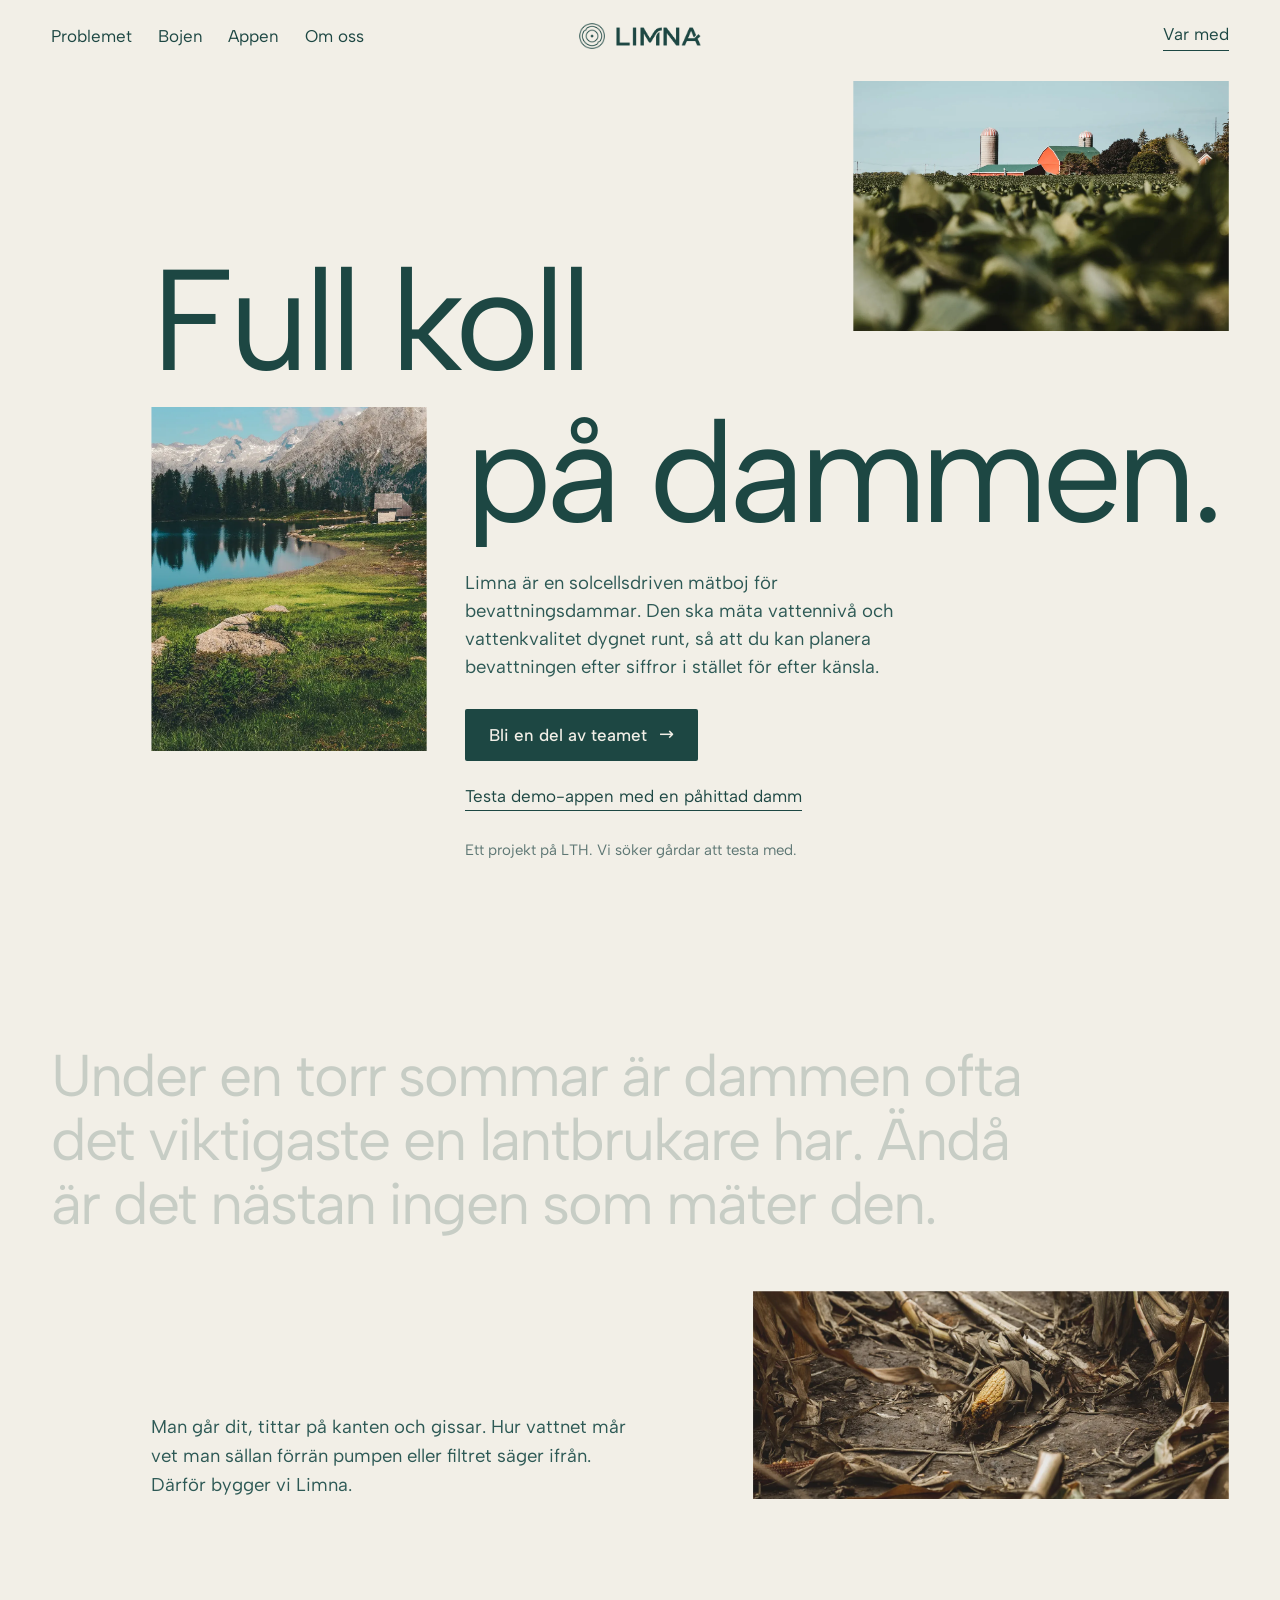
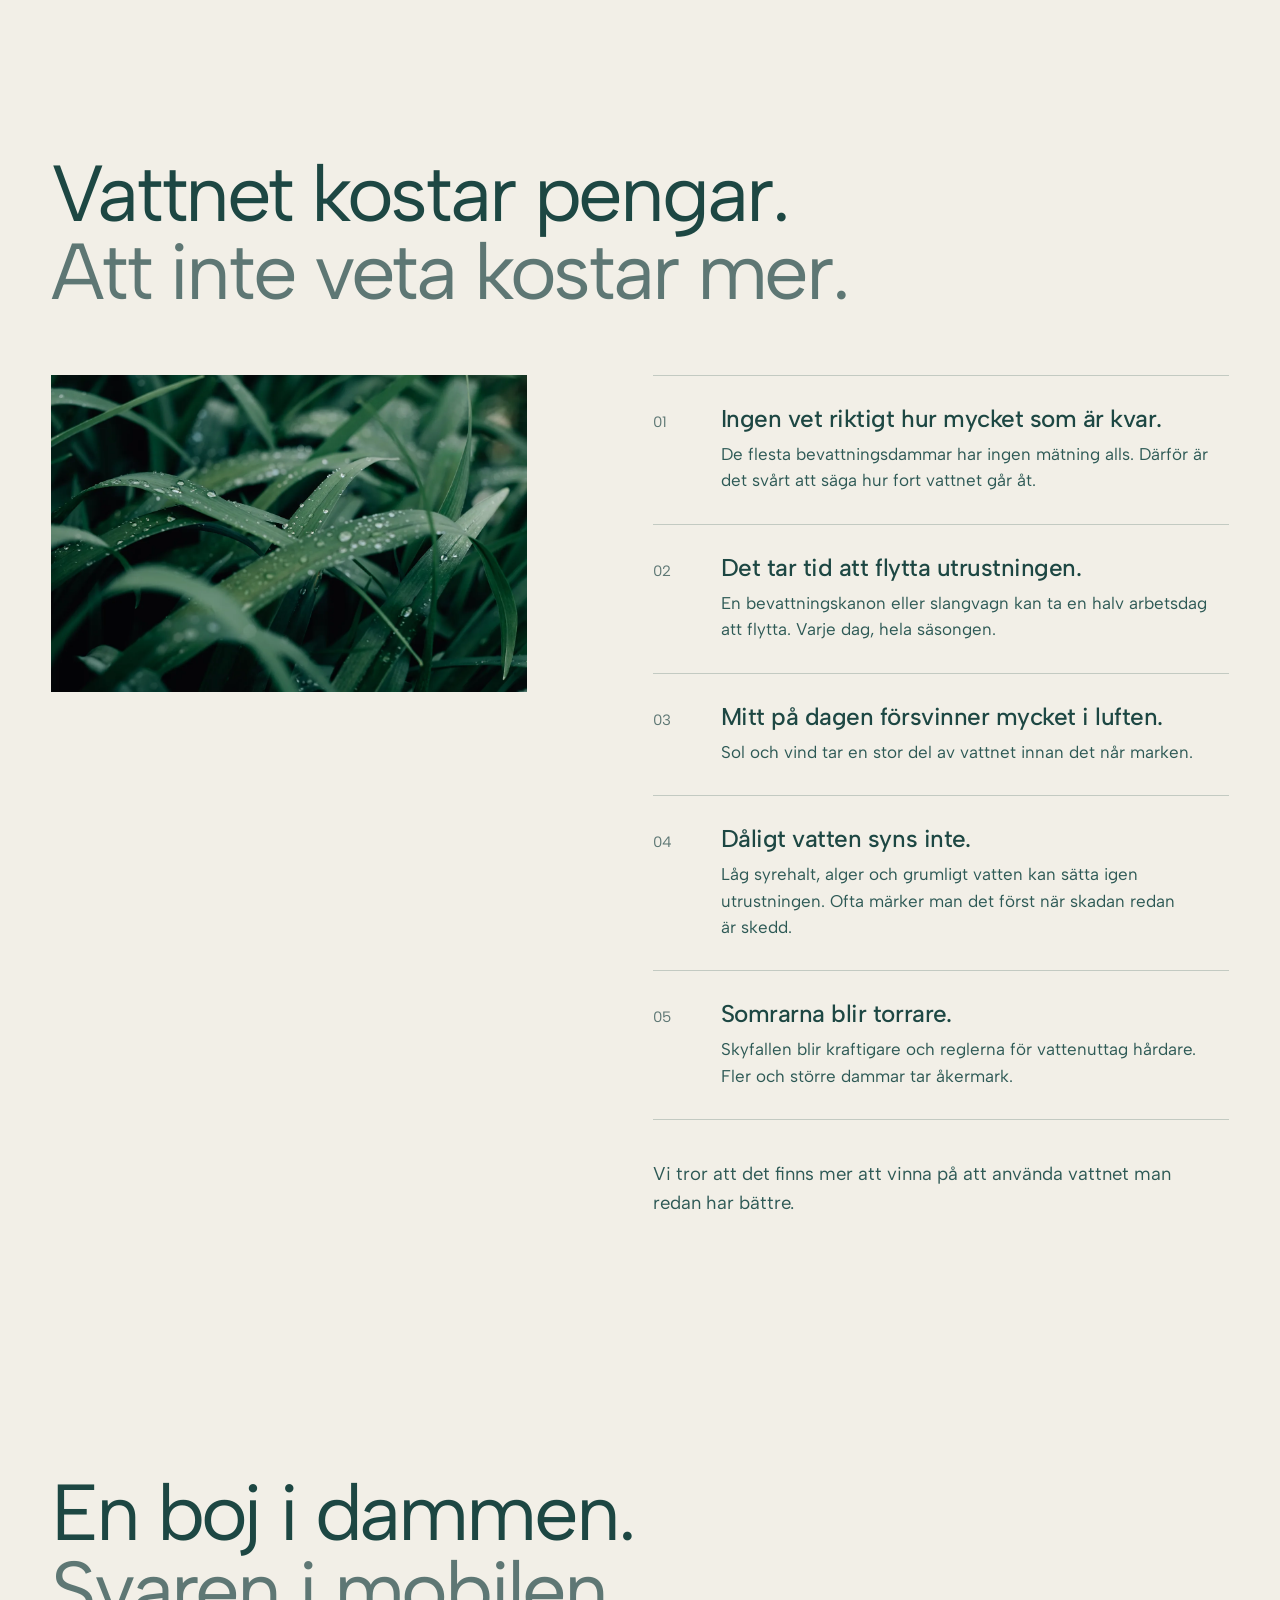
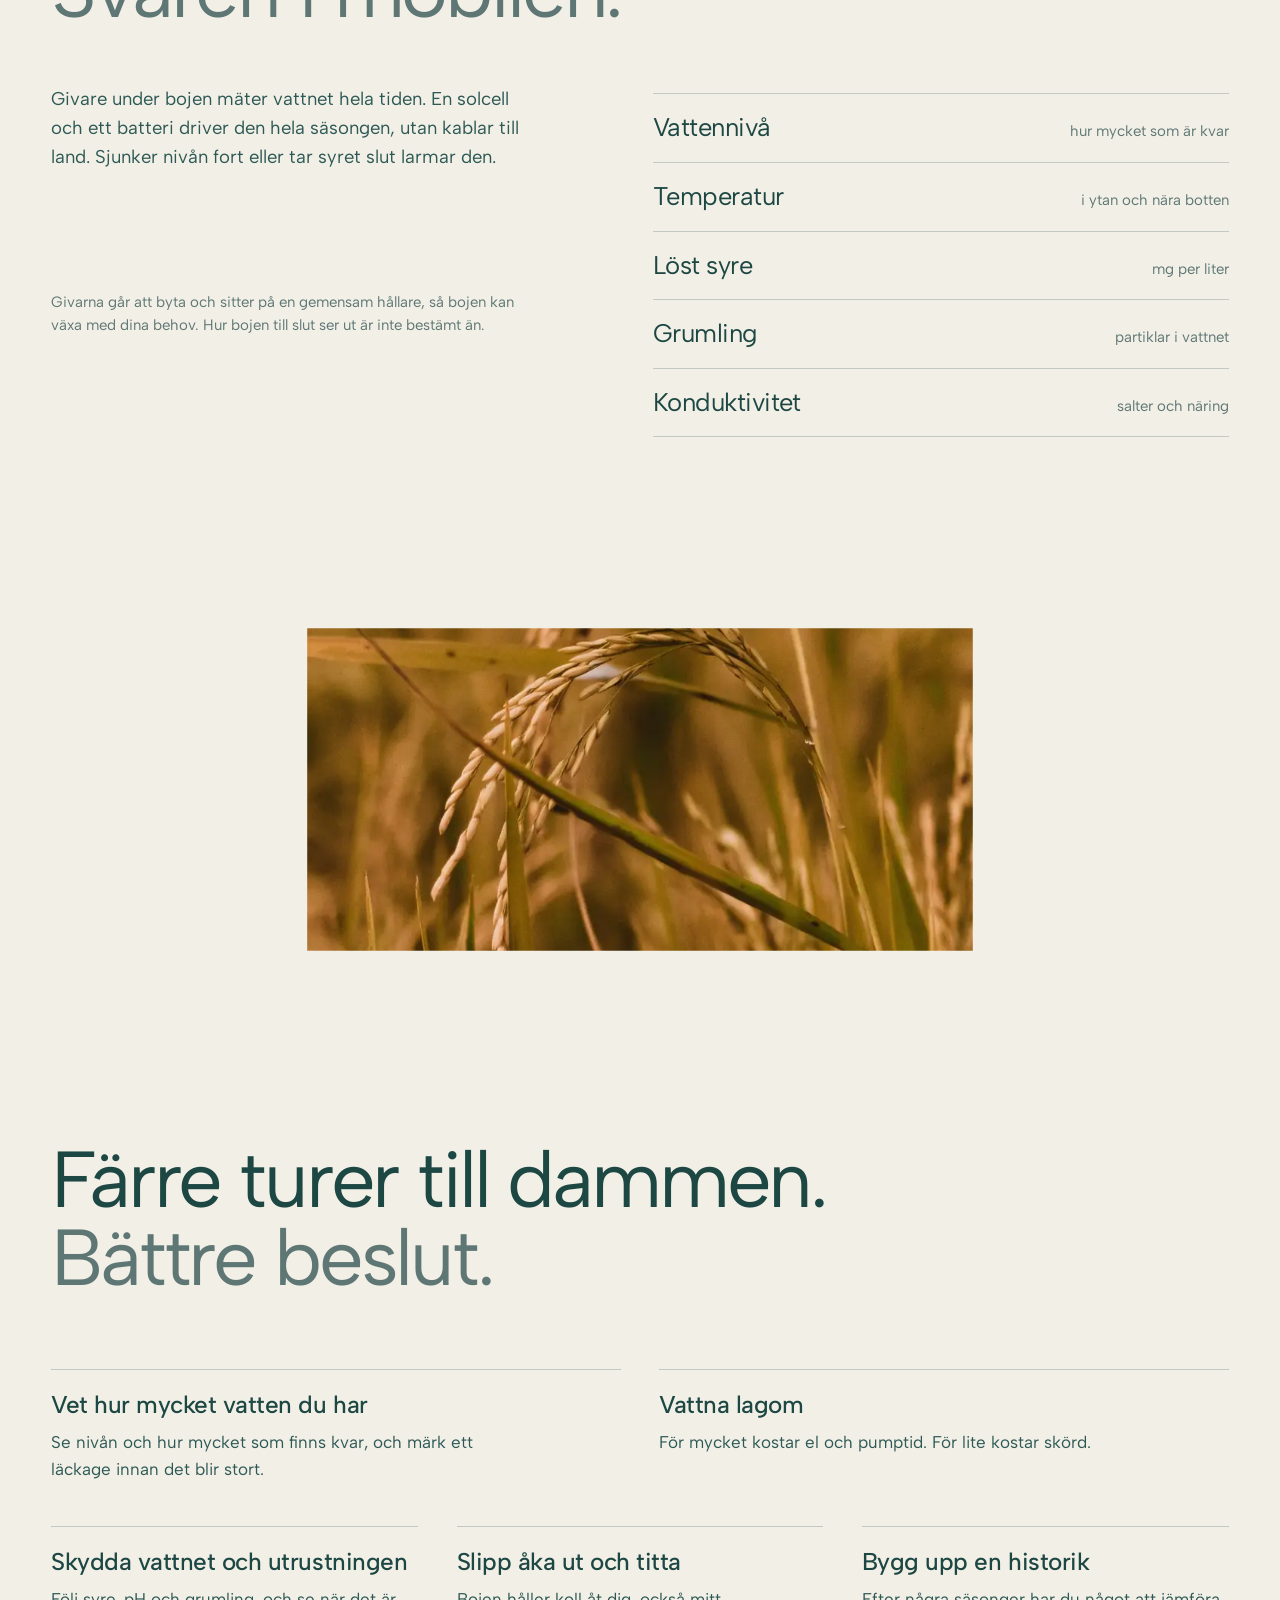
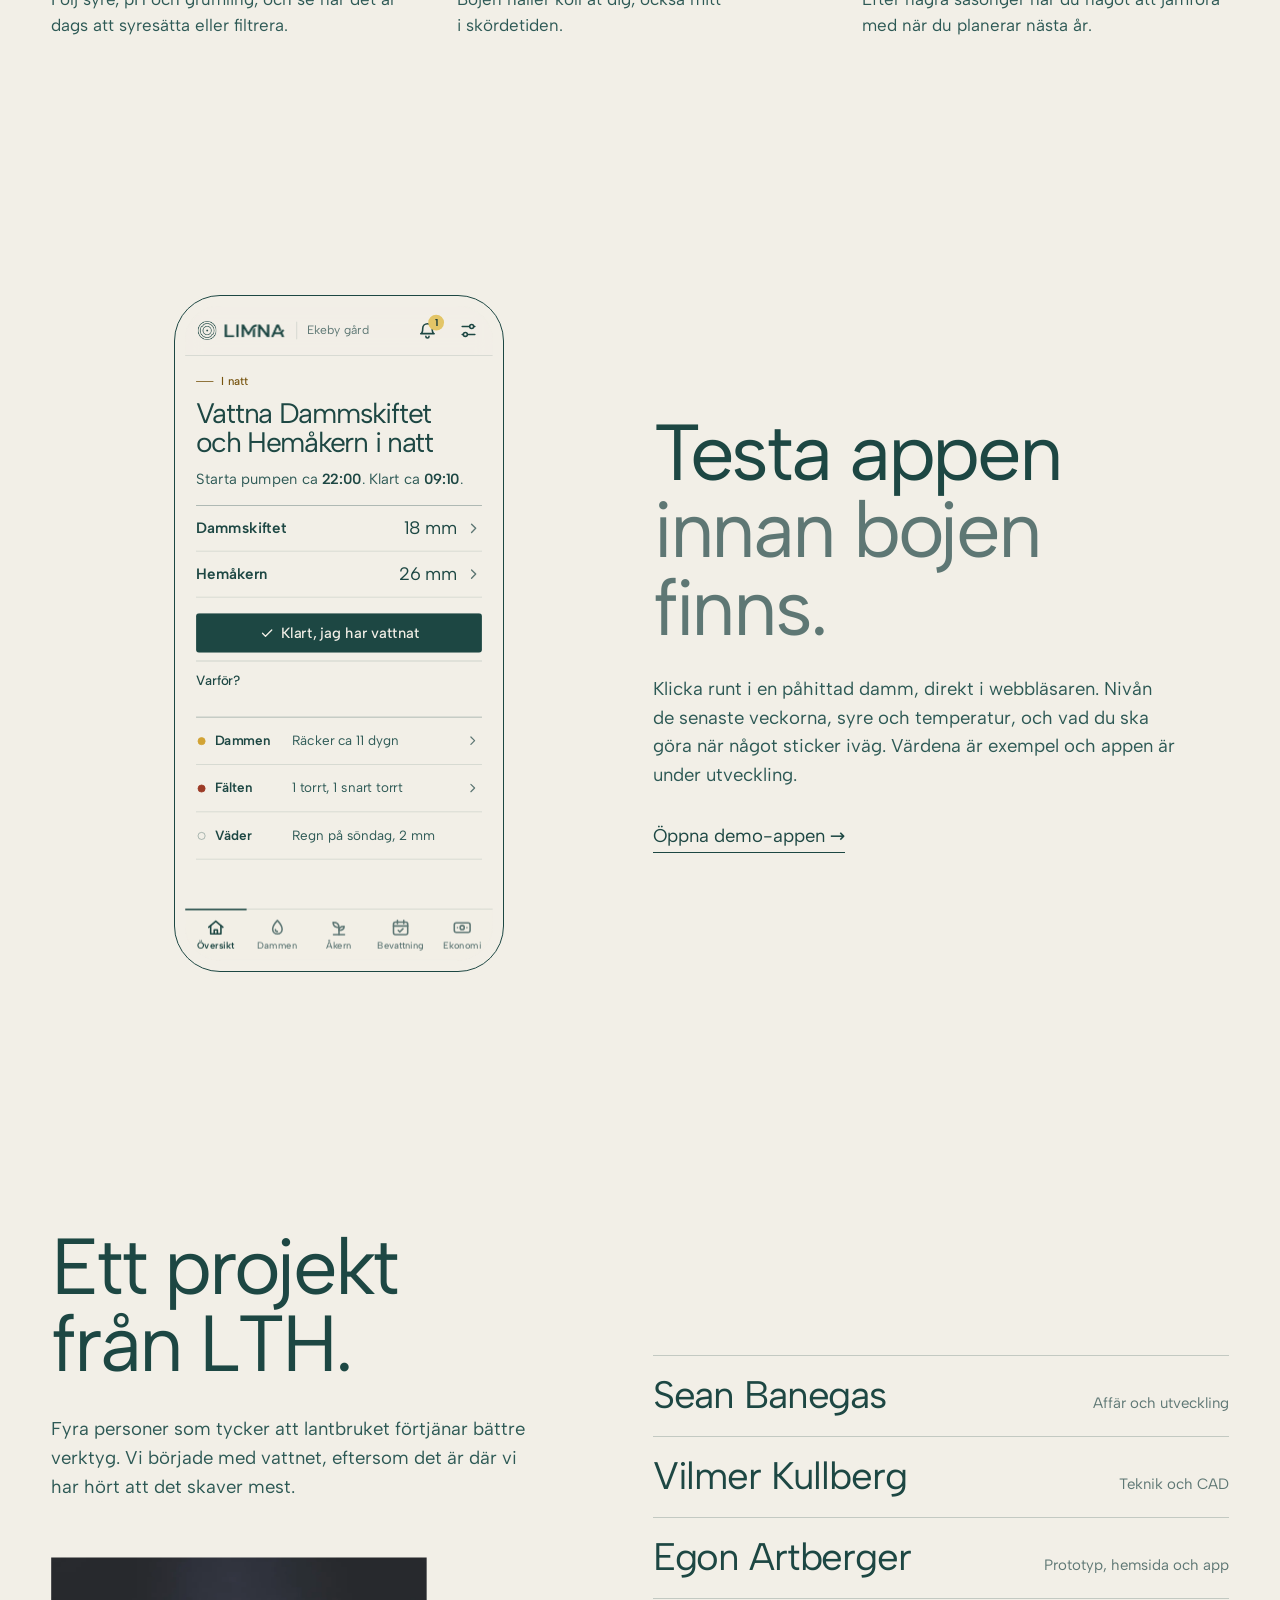
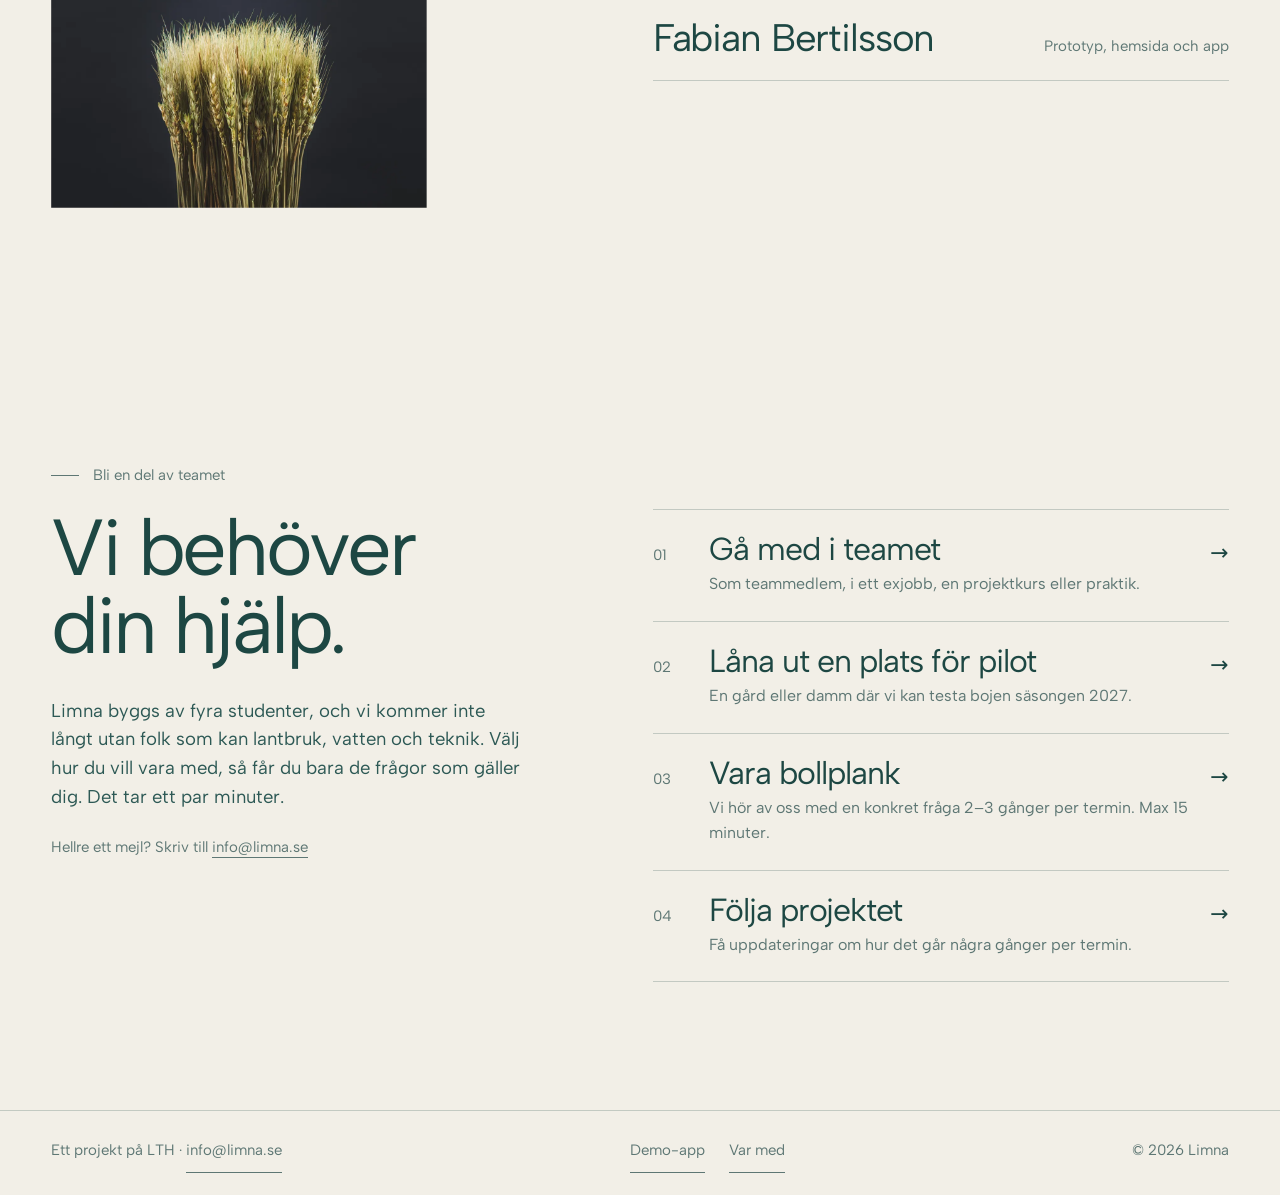
==== index.html @ 239b61df "Toppen: rubriken och resten av sidan lite högre upp, övre bilden på plats Co-Authored-By: Claude Opu" ====
<!doctype html>
<html lang="sv">
<head>
<meta charset="utf-8">
<meta name="viewport" content="width=device-width, initial-scale=1, viewport-fit=cover">
<title>Limna · Koll på bevattningsdammen</title>
<meta name="description" content="Limna är en solcellsdriven mätboj som ska mäta vattennivå och vattenkvalitet i bevattningsdammen dygnet runt. Ett projekt på LTH.">
<meta name="theme-color" content="#F2EFE7">
<meta property="og:title" content="Limna · Koll på bevattningsdammen">
<meta property="og:description" content="En mätboj för bevattningsdammar. Nivå och vattenkvalitet i mobilen, utan att gå dit.">
<meta property="og:type" content="website">
<meta property="og:image" content="https://limna.se/img/gard.webp">
<link rel="icon" href="img/limna-ikon.png" type="image/png">
<link rel="preload" href="fonts/albert-latin.woff2" as="font" type="font/woff2" crossorigin>
<style>
@font-face{font-family:"Albert Sans";font-style:normal;font-weight:300 700;font-display:swap;src:url(fonts/albert-latin-ext.woff2) format("woff2");unicode-range:U+0100-02BA,U+02BD-02C5,U+02C7-02CC,U+02CE-02D7,U+02DD-02FF,U+0304,U+0308,U+0329,U+1D00-1DBF,U+1E00-1E9F,U+1EF2-1EFF,U+2020,U+20A0-20AB,U+20AD-20C4,U+2113,U+2C60-2C7F,U+A720-A7FF}
@font-face{font-family:"Albert Sans";font-style:normal;font-weight:300 700;font-display:swap;src:url(fonts/albert-latin.woff2) format("woff2");unicode-range:U+0000-00FF,U+0131,U+0152-0153,U+02BB-02BC,U+02C6,U+02DA,U+02DC,U+0304,U+0308,U+0329,U+2000-206F,U+20AC,U+2122,U+2191,U+2193,U+2212,U+2215,U+FEFF,U+FFFD}

:root{
  --bg:#F2EFE7;
  --ink:#1D4743;
  --ink-2:#2D5955;
  --muted:#5E7774;
  --line:rgba(29,71,67,.22);
  --gold:#E3C567;
  --deep:#163A37;
  --gut:clamp(16px,4vw,56px);
  --max:1320px;
  --ease:cubic-bezier(.22,.8,.18,1);
  --ease-io:cubic-bezier(.7,0,.2,1);
  --h1:clamp(64px,11.2vw,172px);
  --h2:clamp(40px,6.2vw,96px);
  --lead:clamp(18px,1.45vw,21px);
}
*,*::before,*::after{box-sizing:border-box}
html{-webkit-text-size-adjust:100%;scroll-behavior:smooth;scroll-padding-top:80px}
body,a,button,input,select,textarea{touch-action:manipulation;-webkit-tap-highlight-color:rgba(29,71,67,.12)}
h1,h2,h3{text-wrap:balance}
.app .h2{text-wrap:wrap}
p{text-wrap:pretty}
option{color:#1D4743;background-color:#F2EFE7}
body{margin:0;background:var(--bg);color:var(--ink);font-family:"Albert Sans",ui-sans-serif,system-ui,sans-serif;font-size:17px;line-height:1.55;font-weight:400;-webkit-font-smoothing:antialiased;text-rendering:optimizeLegibility;overflow-x:hidden}
img{display:block;max-width:100%}
a{color:inherit}
h1,h2,h3,p,ul,ol,dl,dd,figure{margin:0;padding:0}
ul,ol{list-style:none}
::selection{background:var(--gold);color:var(--deep)}
:focus-visible{outline:2px solid var(--ink);outline-offset:4px;border-radius:2px}
.skip{position:fixed;left:12px;top:12px;z-index:100;background:var(--ink);color:var(--bg);padding:12px 16px;transform:translateY(-200%);text-decoration:none}
.skip:focus{transform:none}
.wrap{width:100%;max-width:calc(var(--max) + 2*var(--gut));margin:0 auto;padding:0 var(--gut)}
.grid{display:grid;grid-template-columns:repeat(12,minmax(0,1fr));column-gap:clamp(12px,2vw,28px)}

/* text links: a hairline that draws */
.ul{text-decoration:none;background:linear-gradient(currentColor,currentColor) 0 100%/100% 1px no-repeat;padding-bottom:2px;transition:background-size .5s var(--ease)}
.ul:hover{animation:redraw .7s var(--ease)}
@keyframes redraw{0%{background-size:100% 1px;background-position:100% 100%}45%{background-size:0 1px;background-position:100% 100%}46%{background-position:0 100%}100%{background-size:100% 1px;background-position:0 100%}}
.arrow{display:inline-block;transition:transform .5s var(--ease)}
a:hover .arrow{transform:translateX(4px)}

/* one solid button */
.btn{display:inline-flex;align-items:center;gap:12px;min-height:52px;padding:0 24px;background:var(--ink);color:var(--bg);border:0;border-radius:2px;font:inherit;font-size:17px;font-weight:500;text-decoration:none;cursor:pointer;position:relative;overflow:hidden;isolation:isolate;transition:transform .2s var(--ease)}
.btn::before{content:"";position:absolute;inset:0;background:var(--deep);transform:translateY(101%);transition:transform .5s var(--ease-io);z-index:-1}
.btn:hover::before{transform:none}
.btn:active{transform:scale(.97)}
.btn .arrow{font-size:18px}
.btn:hover .arrow{transform:translateX(4px)}

/* ---------- nav ---------- */
.nav{position:fixed;inset:0 0 auto 0;z-index:40;transition:transform .5s var(--ease),background-color .4s}
.nav.hide{transform:translateY(-100%)}
.nav.solid{background:rgba(242,239,231,.92);-webkit-backdrop-filter:blur(10px);backdrop-filter:blur(10px)}
.nav .wrap{display:grid;grid-template-columns:1fr auto 1fr;align-items:center;height:72px}
.nav-l{display:flex;gap:clamp(16px,2vw,28px)}
.nav-l a{text-decoration:none;font-size:17px;padding:10px 0;position:relative}
.nav-r .cta{font-size:17px;padding:0 0 3px;position:relative}
.nav-r .cta::after{content:"";position:absolute;inset:-12px -8px}
.nav-l a::after{content:"";position:absolute;left:0;right:0;bottom:6px;height:1px;background:currentColor;transform:scaleX(0);transform-origin:right;transition:transform .45s var(--ease)}
.nav-l a:hover::after{transform:scaleX(1);transform-origin:left}
.nav-r{justify-self:end;display:flex;gap:28px;align-items:center}
.mark{display:inline-flex;align-items:center;gap:10px;text-decoration:none;justify-self:center;padding:8px 0}
.mark i{display:block;background:currentColor;-webkit-mask:var(--m) center/contain no-repeat;mask:var(--m) center/contain no-repeat}
.mark .ic{--m:url(img/limna-ikon.png);width:26px;height:26px;transition:transform .8s var(--ease)}
.mark .wm{--m:url(img/limna-ord.png);width:86px;height:19px}
.mark:hover .ic{transform:rotate(90deg)}
.menu-btn{display:none;background:none;border:0;font:inherit;color:inherit;font-size:17px;padding:12px 0 12px 12px;min-height:44px;cursor:pointer}
.sheet{position:fixed;inset:0;z-index:39;overscroll-behavior:contain;overflow-y:auto;background:var(--bg);display:flex;flex-direction:column;justify-content:center;padding:96px var(--gut) 40px;visibility:hidden;opacity:0;transition:opacity .4s var(--ease),visibility 0s .4s}
.sheet.open{visibility:visible;opacity:1;transition:opacity .4s var(--ease)}
.sheet a{font-size:clamp(40px,11vw,64px);line-height:1.12;letter-spacing:-.035em;text-decoration:none;display:block;padding:4px 0}
.sheet .small{font-size:17px;letter-spacing:0;margin-top:32px}

/* ---------- word masks for entrances ---------- */
.ln{display:block;overflow:hidden;padding-bottom:.06em;margin-bottom:-.06em}
.ln>span{display:inline-block;transform:translateY(108%);transition:transform 1.25s var(--ease)}
.in .ln>span,.ln.in>span{transform:none}
.ln:nth-child(2)>span{transition-delay:.09s}
.ln:nth-child(3)>span{transition-delay:.18s}
.ph{position:relative;overflow:hidden;clip-path:inset(100% 0 0 0);transition:clip-path 1.3s var(--ease)}
.ph img{width:100%;height:100%;object-fit:cover;transform:scale(1.14);transition:transform 1.8s var(--ease)}
.ph.in{clip-path:inset(0 0 0 0)}
.ph.in img{transform:scale(1)}
.rise{opacity:0;transform:translateY(18px);transition:opacity .9s var(--ease),transform 1s var(--ease)}
.rise.in{opacity:1;transform:none}

/* ---------- hero ---------- */
.hero{min-height:100svh;padding:72px 0 clamp(40px,6vh,72px);display:flex;align-items:stretch}
.hero .grid{align-content:start;row-gap:0;width:100%}
.hero h1{display:contents;font-weight:400}
.h1w{font-size:var(--h1);line-height:.92;letter-spacing:-.045em;font-weight:400}
.hero .p1{grid-column:9 / 13;grid-row:1;aspect-ratio:3/2;margin-top:clamp(0px,1vh,12px)}
.hero .w1{grid-column:2 / 9;grid-row:2;margin-top:clamp(-110px,-6vw,-40px)}
.hero .p2{grid-column:2 / 5;grid-row:3 / 5;aspect-ratio:4/5;margin-top:clamp(14px,1.6vw,24px);align-self:start}
.hero .w2{grid-column:5 / 13;grid-row:3;margin-top:clamp(14px,1.6vw,24px);padding-left:clamp(0px,1vw,16px)}
.hero .copy{grid-column:5 / 10;grid-row:4;padding-left:clamp(0px,1vw,16px);padding-top:clamp(18px,2.4vw,34px)}
.hero .lead{font-size:var(--lead);line-height:1.5;color:var(--ink-2);max-width:34em}
.hero .acts{display:flex;flex-direction:column;align-items:flex-start;gap:22px;margin-top:28px}
.hero .note{font-size:15px;color:var(--muted);margin-top:28px}

/* ---------- sections ---------- */
section{position:relative}
.sec{padding:clamp(80px,10vw,150px) 0}
.h2{font-size:var(--h2);line-height:.98;letter-spacing:-.04em;font-weight:400}
.h2 .soft{color:var(--muted)}
.kicker{font-size:15px;color:var(--muted);margin-bottom:22px;display:flex;gap:14px;align-items:center}
.kicker::before{content:"";width:28px;height:1px;background:currentColor}

/* statement: words fill in as you read */
.statement .grid{row-gap:56px}
.statement .say{grid-column:1 / 12;font-size:clamp(34px,4.6vw,72px);line-height:1.08;letter-spacing:-.035em;font-weight:400}
.say .w{color:rgba(29,71,67,.2);transition:color .35s linear}
.say .w.on{color:var(--ink)}
.statement .p3{grid-column:8 / 13;aspect-ratio:16/7}
.statement .side{grid-column:2 / 7;grid-row:2;align-self:end;font-size:var(--lead);color:var(--ink-2);max-width:30em}

/* problem */
.problem .h2{grid-column:1 / 12}
.problem .p4{grid-column:1 / 6;grid-row:2;aspect-ratio:3/2;margin-top:64px;align-self:start;position:sticky;top:96px}
.problem ol{grid-column:7 / 13;grid-row:2;margin-top:64px;counter-reset:n}
.problem li{display:grid;grid-template-columns:56px 1fr;gap:0 12px;padding:28px 0 30px;border-top:1px solid var(--line)}
.problem li:last-child{border-bottom:1px solid var(--line)}
.problem li::before{counter-increment:n;content:counter(n,decimal-leading-zero);font-size:15px;color:var(--muted);padding-top:7px;font-variant-numeric:tabular-nums}
.problem h3{font-size:clamp(22px,1.9vw,28px);line-height:1.2;letter-spacing:-.02em;font-weight:500;margin-bottom:8px}
.problem li p{grid-column:2;color:var(--ink-2);max-width:34em}
.problem .end{grid-column:7 / 13;margin-top:40px;font-size:var(--lead);color:var(--ink-2);max-width:30em}

/* buoy */
.buoy .h2{grid-column:1 / 9;grid-row:1}
.buoy .text{grid-column:1 / 6;grid-row:2;margin-top:56px}
.buoy .measures{grid-column:7 / 13;grid-row:2 / 4;align-self:start;margin-top:64px}
.buoy .text p{font-size:var(--lead);color:var(--ink-2);max-width:30em}
.buoy .text p+p{margin-top:18px}
.measures{margin-top:44px;border-top:1px solid var(--line)}
.measures li{display:flex;justify-content:space-between;align-items:baseline;gap:16px;padding:14px 0;border-bottom:1px solid var(--line);font-size:clamp(22px,2vw,28px);letter-spacing:-.02em}
.measures li span{font-size:15px;letter-spacing:0;color:var(--muted);text-align:right}
.buoy .fine{grid-column:1 / 6;grid-row:3;font-size:15px;color:var(--muted);margin-top:20px;max-width:36em}

/* band: a picture that opens to the full width */
.band{padding:0}
.band .frame{width:100%;aspect-ratio:2400/840;overflow:hidden;clip-path:inset(var(--cy,14%) var(--cx,24%) var(--cy,14%) var(--cx,24%));will-change:clip-path}
.band .frame img{width:100%;height:100%;object-fit:cover;transform:scale(var(--s,1.18))}
.gains .h2{grid-column:1 / 9}
.gains ul{grid-column:1 / 13;display:grid;grid-template-columns:repeat(6,minmax(0,1fr));column-gap:clamp(20px,3vw,48px);row-gap:44px;margin-top:72px}
.gains li:nth-child(-n+2){grid-column:span 3}
.gains li{grid-column:span 2;border-top:1px solid var(--line);padding-top:20px}
.gains h3{font-size:clamp(22px,1.9vw,28px);font-weight:500;letter-spacing:-.02em;line-height:1.2;margin-bottom:10px}
.gains li p{color:var(--ink-2);max-width:28em}

/* app */
.app .grid{align-items:center}
.app .phone-col{grid-column:2 / 6;display:flex;justify-content:center}
.phone{display:block;width:min(330px,100%);aspect-ratio:390/800;border:1px solid var(--ink);border-radius:46px;padding:10px;text-decoration:none;position:relative;transition:transform .7s var(--ease)}
.phone:hover{transform:translateY(-6px)}
.phone .scr{display:block;width:100%;height:100%;border-radius:36px;overflow:hidden;position:relative;background:#f2efe6}
.phone iframe{position:absolute;left:0;top:0;width:390px;height:800px;border:0;transform-origin:0 0;pointer-events:none}
.phone .open{position:absolute;left:50%;bottom:26px;transform:translate(-50%,8px);background:var(--ink);color:var(--bg);padding:12px 18px;font-size:15px;border-radius:2px;opacity:0;transition:opacity .4s,transform .5s var(--ease);white-space:nowrap}
.phone:hover .open,.phone:focus-visible .open{opacity:1;transform:translate(-50%,0)}
@media (hover:none){.phone .open{opacity:1;transform:translate(-50%,0)}}
.app .text{grid-column:7 / 13}
.app .text p{font-size:var(--lead);color:var(--ink-2);max-width:30em;margin-top:28px}
.app .text .ul{display:inline-block;margin-top:32px;font-size:var(--lead)}

/* team */
.team .h2{grid-column:1 / 7}
.team .intro{grid-column:1 / 6;grid-row:2;margin-top:32px;font-size:var(--lead);color:var(--ink-2);max-width:28em}
.team .p6{grid-column:1 / 5;grid-row:3;aspect-ratio:3/2;margin-top:56px}
.team ul{grid-column:7 / 13;grid-row:1 / 4;align-self:center}
.team li{padding:18px 0 20px;border-top:1px solid var(--line);display:flex;justify-content:space-between;align-items:baseline;gap:20px;flex-wrap:wrap}
.team li:last-child{border-bottom:1px solid var(--line)}
.team li b{font-weight:400;font-size:clamp(28px,3vw,44px);letter-spacing:-.03em;line-height:1.1}
.team li span{color:var(--muted);font-size:15px}

/* join: pick how to help, then that path's questions */
.join .kicker{grid-column:1 / 13}
.join .h2{grid-column:1 / 9;grid-row:2}
.join .intro{grid-column:1 / 6;grid-row:3;margin-top:32px;font-size:var(--lead);color:var(--ink-2);max-width:28em}
.join .mail{grid-column:1 / 6;grid-row:4;margin-top:24px;font-size:15px;color:var(--muted)}
[hidden]{display:none!important}
.flow{grid-column:7 / 13;grid-row:2 / 6;position:relative}
.paths{margin:0;padding:0;list-style:none;border-bottom:1px solid var(--line)}
.paths li{border-top:1px solid var(--line)}
.path{width:100%;display:grid;grid-template-columns:44px 1fr auto;gap:2px 12px;align-items:baseline;padding:22px 0 24px;background:none;border:0;font:inherit;color:inherit;text-align:left;cursor:pointer}
.path .n{font-size:15px;color:var(--muted);font-variant-numeric:tabular-nums}
.path b{font-weight:400;font-size:clamp(26px,2.5vw,36px);letter-spacing:-.03em;line-height:1.08}
.path span.d{grid-column:2;color:var(--muted);font-size:16px;max-width:30em}
.path .arrow{grid-row:1;grid-column:3;font-size:22px;transition:transform .5s var(--ease)}
.path b{background:linear-gradient(currentColor,currentColor) 0 100%/0 1px no-repeat;transition:background-size .6s var(--ease)}
.path:hover b,.path:focus-visible b{background-size:100% 1px}
.path:hover .arrow{transform:translateX(6px)}
.path:focus-visible{outline-offset:-2px}
.qs{display:none}
.flow.on .paths{display:none}
.flow.on .qs{display:block}
.qs-top{display:flex;justify-content:space-between;align-items:baseline;gap:16px;flex-wrap:wrap;padding-bottom:16px;border-bottom:1px solid var(--ink);font-size:15px;color:var(--muted)}
.qs-top b{font-weight:500;color:var(--ink);font-size:17px}
.qs-top .back{background-color:transparent;border:0;font:inherit;color:var(--ink);cursor:pointer;padding:10px 0}
.bar{display:flex;gap:6px;margin-top:14px}
.bar i{flex:1;height:2px;background:var(--line);transition:background-color .5s var(--ease)}
.bar i.on{background:var(--ink)}
.step{padding-top:28px}
.step.anim{animation:stepIn .7s var(--ease) both}
@keyframes stepIn{from{opacity:0;transform:translateY(16px)}to{opacity:1;transform:none}}
.step h3{font-weight:400;font-size:clamp(28px,2.6vw,38px);letter-spacing:-.03em;line-height:1.05;margin:0 0 8px}
.step>p{color:var(--ink-2);margin:0 0 8px;max-width:32em}
.q{border:0;margin:30px 0 0;padding:0;min-width:0}
.q legend,.q>label{display:block;font-size:18px;color:var(--ink);padding:0;margin-bottom:6px}
.q .hint{display:block;font-size:14px;color:var(--muted);margin:-2px 0 6px}
.q .opt-req{color:var(--muted);font-size:14px}
.q input[type=text],.q input[type=email],.q input[type=tel],.q textarea{width:100%;font:inherit;font-size:18px;color:var(--ink);background:transparent;border:0;border-bottom:1px solid var(--line);border-radius:0;padding:10px 0;min-height:46px;transition:border-color .3s;-webkit-appearance:none;appearance:none}
.q textarea{min-height:96px;resize:vertical}
.q input:focus,.q textarea:focus{outline:none;border-bottom-color:var(--ink)}
.opts{border-top:1px solid var(--line);display:grid;grid-template-columns:minmax(0,1fr);column-gap:28px}
.opts.two{grid-template-columns:repeat(2,minmax(0,1fr))}
.opt{display:flex;gap:14px;align-items:center;padding:11px 0;min-height:48px;border-bottom:1px solid var(--line);cursor:pointer;color:var(--ink-2);transition:color .2s}
.opt input{position:absolute;opacity:0;width:1px;height:1px}
.opt .mk{flex:none;width:18px;height:18px;border:1.4px solid var(--ink);border-radius:50%;position:relative;transition:background-color .25s}
.opt .mk::after{content:"";position:absolute;inset:3.5px;border-radius:50%;background:var(--ink);transform:scale(0);transition:transform .3s var(--ease)}
.opt input[type=checkbox]+.mk{border-radius:2px}
.opt input[type=checkbox]+.mk::after{inset:auto;left:5px;top:1.5px;width:5px;height:9px;border-radius:0;background:none;border:solid var(--bg);border-width:0 1.6px 1.6px 0;transform:rotate(45deg) scale(0)}
.opt input:checked+.mk::after{transform:scale(1)}
.opt input[type=checkbox]:checked+.mk{background:var(--ink)}
.opt input[type=checkbox]:checked+.mk::after{transform:rotate(45deg) scale(1)}
.opt:hover,.opt:has(input:checked){color:var(--ink)}
.opt:has(input:focus-visible) .mk{outline:2px solid var(--ink);outline-offset:3px}
.opt.off{opacity:.4;cursor:default}
.q .err{display:block;margin-top:6px}
.consent{margin-top:34px}
.consent{border-top:1px solid var(--ink);padding-top:22px}
.consent>.opt{display:flex;align-items:flex-start;gap:16px;border:0;padding:0;line-height:1.5;color:var(--ink)}
.consent .opt .mk{width:22px;height:22px;margin-top:1px}
.consent .opt input[type=checkbox]+.mk::after{left:6.5px;top:2.5px;width:6px;height:11px}
.consent .opt b{display:block;font-weight:400;font-size:18px}
.consent .opt small{display:block;margin-top:6px;font-size:14px;color:var(--muted);max-width:40em}
.nav-q{display:flex;flex-wrap:wrap;gap:18px 28px;align-items:center;justify-content:space-between;margin-top:36px}
.nav-q small{font-size:14px;color:var(--muted)}
.btn[disabled]{opacity:.6;cursor:progress}
.done{padding-top:28px}
.done h3{font-weight:400;font-size:clamp(34px,3.4vw,52px);letter-spacing:-.035em;line-height:1;margin:0 0 18px}
.done p{font-size:var(--lead);color:var(--ink-2);max-width:28em}
.err{font-size:14px;color:#9C3B27;min-height:0}

/* footer: the name set large */
footer{padding:18px 0 22px;border-top:1px solid var(--line)}
.foot{display:flex;flex-wrap:wrap;justify-content:space-between;align-items:center;gap:4px 28px;font-size:15px;color:var(--muted)}
.foot nav{display:flex;flex-wrap:wrap;gap:6px 24px}
.foot a{padding:10px 0;display:inline-block}

/* ---------- tablet ---------- */
@media (max-width:1024px){
  .hero .p1{grid-column:8 / 13}
  .hero .w1{grid-column:1 / 9;margin-top:clamp(-40px,-2vw,-12px)}
  .hero .p2{grid-column:1 / 5}
  .hero .copy{grid-column:5 / 12}
  .problem .p4{grid-column:1 / 6}
  .problem ol,.problem .end{grid-column:6 / 13}
  .buoy .text{grid-column:1 / 7}
  .app .phone-col{grid-column:1 / 6}
  .team ul{grid-column:6 / 13}
  .join .intro,.join .mail{grid-column:1 / 10}
  .flow{grid-column:1 / 13;grid-row:auto;margin-top:48px}
  .gains li{grid-column:span 3}
  .gains li:last-child{grid-column:1 / -1}
}
/* ---------- phone ---------- */
@media (max-width:760px){
  body{font-size:16.5px}
  .nav .wrap{grid-template-columns:auto 1fr auto;height:64px}
  .nav-l,.nav-r .cta{display:none}
  .mark{justify-self:start}
  .menu-btn{display:block}
  .hero{padding-top:76px;min-height:auto}
  .hero .p1{grid-column:5 / 13;grid-row:1;margin-top:0}
  .hero .w1{grid-column:1 / 13;grid-row:2;margin-top:18px}
  .hero .w2{grid-column:1 / 13;grid-row:3;margin-top:0;padding:0}
  .hero .copy{grid-column:1 / 13;grid-row:4;padding:22px 0 0}
  .hero .p2{grid-column:1 / 9;grid-row:5;margin-top:40px;aspect-ratio:4/5}
  .h1w{font-size:clamp(48px,14.6vw,92px)}
  .hero .acts{align-items:stretch}
  .btn{justify-content:center}
  .statement .say,.statement .p3,.statement .side{grid-column:1 / 13;grid-row:auto}
  .statement .p3{grid-column:4 / 13;aspect-ratio:3/2}
  .problem .h2,.problem ol,.problem .end{grid-column:1 / 13}
  .problem .p4{grid-column:1 / 10;grid-row:auto;position:static;aspect-ratio:3/2}
  .problem ol{grid-row:auto;margin-top:40px}
  .problem li{grid-template-columns:40px 1fr}
  .buoy .h2,.buoy .text,.buoy .fine{grid-column:1 / 13}
  .buoy .text,.buoy .fine{grid-row:auto}
  .buoy .measures{grid-column:1 / 13;grid-row:auto;margin-top:44px}
  .band .frame{aspect-ratio:2400/840}
  .gains .h2{grid-column:1 / 13}
  .gains ul{grid-template-columns:minmax(0,1fr);margin-top:48px;row-gap:32px}
  .app .phone-col{grid-column:1 / 13;order:2;margin-top:56px}
  .app .text{grid-column:1 / 13}
  .team .h2,.team .intro,.team ul{grid-column:1 / 13;grid-row:auto}
  .team ul{margin-top:44px}
  .team li{flex-direction:column;align-items:flex-start;gap:2px}
  .team .p6{grid-column:1 / 10;grid-row:auto;margin-top:44px}
  .join .h2,.join .intro,.join .mail{grid-column:1 / 13}
  .gains li,.gains li:last-child,.gains li:nth-child(-n+2){grid-column:auto}
  .opts.two{grid-template-columns:minmax(0,1fr)}
  .path{grid-template-columns:34px 1fr auto}
  .nav-q .btn{width:100%}
}

@media (prefers-reduced-motion:reduce){
  html{scroll-behavior:auto}
  .ln>span,.ph,.ph img,.rise{transition:none!important;transform:none!important;clip-path:none!important;opacity:1!important}
  .say .w{color:var(--ink)!important;transition:none}
  .band .frame{clip-path:none!important}
  .band .frame img{transform:none!important}
  .nav,.btn::before,.phone{transition:none}
}
</style>
</head>
<body>
<a class="skip" href="#main">Hoppa till innehållet</a>

<header class="nav" id="nav">
  <div class="wrap">
    <nav class="nav-l" aria-label="Sidor">
      <a href="#problemet">Problemet</a>
      <a href="#bojen">Bojen</a>
      <a href="#appen">Appen</a>
      <a href="#om-oss">Om oss</a>
    </nav>
    <a class="mark" href="#top" aria-label="Limna, till början av sidan"><i class="ic" aria-hidden="true"></i><i class="wm" aria-hidden="true"></i></a>
    <div class="nav-r">
      <a class="ul cta" href="#var-med">Var med</a>
      <button class="menu-btn" id="menuBtn" type="button" aria-expanded="false" aria-controls="sheet">Meny</button>
    </div>
  </div>
</header>
<div class="sheet" id="sheet" aria-label="Meny">
  <a href="#problemet">Problemet</a>
  <a href="#bojen">Bojen</a>
  <a href="#appen">Appen</a>
  <a href="#om-oss">Om oss</a>
  <a href="#var-med">Var med</a>
  <a class="small ul" href="app/" style="align-self:flex-start">Testa demo-appen</a>
</div>

<main id="main">
  <section class="hero" id="top" aria-label="Limna">
    <div class="wrap grid" data-enter>
      <figure class="ph p1"><img src="img/gard.webp" width="1400" height="933" alt="En röd lada och två silor bakom ett fält med sojabönor" fetchpriority="high"></figure>
      <h1>
        <span class="h1w w1"><span class="ln"><span>Full koll</span></span></span>
        <span class="h1w w2"><span class="ln"><span>på dammen.</span></span></span>
      </h1>
      <figure class="ph p2"><img src="img/sjo.webp" width="900" height="1125" alt="En stuga vid en blank sjö med skog och berg bakom"></figure>
      <div class="copy rise">
        <p class="lead">Limna är en solcellsdriven mätboj för bevattningsdammar. Den ska mäta vattennivå och vattenkvalitet dygnet runt, så att du kan planera bevattningen efter siffror i stället för efter känsla.</p>
        <div class="acts">
          <a class="btn" href="#var-med">Bli en del av teamet <span class="arrow" aria-hidden="true">→</span></a>
          <a class="ul" href="app/">Testa demo-appen med en påhittad damm</a>
        </div>
        <p class="note">Ett projekt på LTH. Vi söker gårdar att testa med.</p>
      </div>
    </div>
  </section>

  <section class="sec statement" id="bakgrund" aria-labelledby="say">
    <div class="wrap grid">
      <h2 class="say" id="say">Under en torr sommar är dammen ofta det viktigaste en lantbrukare har. Ändå är det nästan ingen som mäter den.</h2>
      <p class="side rise">Man går dit, tittar på kanten och gissar. Hur vattnet mår vet man sällan förrän pumpen eller filtret säger ifrån. Därför bygger vi Limna.</p>
      <figure class="ph p3"><img src="img/majs.webp" width="1400" height="613" alt="En majskolv ligger i lera mellan torkade stjälkar" loading="lazy"></figure>
    </div>
  </section>

  <section class="sec problem" id="problemet" aria-labelledby="h-problem">
    <div class="wrap grid">
      <h2 class="h2" id="h-problem"><span class="ln"><span>Vattnet kostar pengar.</span></span><span class="ln soft"><span>Att inte veta kostar mer.</span></span></h2>
      <figure class="ph p4"><img src="img/droppar.webp" width="1400" height="933" alt="Vattendroppar på gröna grässtrån" loading="lazy"></figure>
      <ol>
        <li><div><h3>Ingen vet riktigt hur mycket som är kvar.</h3><p>De flesta bevattningsdammar har ingen mätning alls. Därför är det svårt att säga hur fort vattnet går åt.</p></div></li>
        <li><div><h3>Det tar tid att flytta utrustningen.</h3><p>En bevattningskanon eller slangvagn kan ta en halv arbetsdag att flytta. Varje dag, hela säsongen.</p></div></li>
        <li><div><h3>Mitt på dagen försvinner mycket i luften.</h3><p>Sol och vind tar en stor del av vattnet innan det når marken.</p></div></li>
        <li><div><h3>Dåligt vatten syns inte.</h3><p>Låg syrehalt, alger och grumligt vatten kan sätta igen utrustningen. Ofta märker man det först när skadan redan är skedd.</p></div></li>
        <li><div><h3>Somrarna blir torrare.</h3><p>Skyfallen blir kraftigare och reglerna för vattenuttag hårdare. Fler och större dammar tar åkermark.</p></div></li>
      </ol>
      <p class="end rise">Vi tror att det finns mer att vinna på att använda vattnet man redan har bättre.</p>
    </div>
  </section>

  <section class="sec buoy" id="bojen" aria-labelledby="h-boj">
    <div class="wrap grid">
      <h2 class="h2" id="h-boj"><span class="ln"><span>En boj i dammen.</span></span><span class="ln soft"><span>Svaren i mobilen.</span></span></h2>
      <div class="text">
        <p class="rise">Givare under bojen mäter vattnet hela tiden. En solcell och ett batteri driver den hela säsongen, utan kablar till land. Sjunker nivån fort eller tar syret slut larmar den.</p>
      </div>

      <ul class="measures" aria-label="Det bojen ska mäta">
        <li>Vattennivå <span>hur mycket som är kvar</span></li>
        <li>Temperatur <span>i ytan och nära botten</span></li>
        <li>Löst syre <span>mg per liter</span></li>
        <li>Grumling <span>partiklar i vattnet</span></li>
        <li>Konduktivitet <span>salter och näring</span></li>
      </ul>
      <p class="fine">Givarna går att byta och sitter på en gemensam hållare, så bojen kan växa med dina behov. Hur bojen till slut ser ut är inte bestämt än.</p>
    </div>
  </section>

  <section class="band" aria-hidden="true">
    <div class="frame" id="bandFrame"><img src="img/ax.webp" width="1999" height="700" alt="" loading="lazy"></div>
  </section>

  <section class="sec gains" id="nytta" aria-labelledby="h-nytta">
    <div class="wrap grid">
      <h2 class="h2" id="h-nytta"><span class="ln"><span>Färre turer till dammen.</span></span><span class="ln soft"><span>Bättre beslut.</span></span></h2>
      <ul>
        <li class="rise"><h3>Vet hur mycket vatten du har</h3><p>Se nivån och hur mycket som finns kvar, och märk ett läckage innan det blir stort.</p></li>
        <li class="rise"><h3>Vattna lagom</h3><p>För mycket kostar el och pumptid. För lite kostar skörd.</p></li>
        <li class="rise"><h3>Skydda vattnet och utrustningen</h3><p>Följ syre, pH och grumling, och se när det är dags att syresätta eller filtrera.</p></li>
        <li class="rise"><h3>Slipp åka ut och titta</h3><p>Bojen håller koll åt dig, också mitt i skördetiden.</p></li>
        <li class="rise"><h3>Bygg upp en historik</h3><p>Efter några säsonger har du något att jämföra med när du planerar nästa år.</p></li>
      </ul>
    </div>
  </section>

  <section class="sec app" id="appen" aria-labelledby="h-app">
    <div class="wrap grid">
      <div class="phone-col">
        <a class="phone" href="app/" aria-label="Öppna demo-appen">
          <span class="scr"><iframe src="app/" title="Limna-appen med en påhittad damm" tabindex="-1" loading="lazy" id="appFrame"></iframe></span>
          <span class="open" aria-hidden="true">Öppna demon →</span>
        </a>
      </div>
      <div class="text">
        <h2 class="h2" id="h-app"><span class="ln"><span>Testa appen</span></span><span class="ln soft"><span>innan bojen finns.</span></span></h2>
        <p class="rise">Klicka runt i en påhittad damm, direkt i webbläsaren. Nivån de senaste veckorna, syre och temperatur, och vad du ska göra när något sticker iväg. Värdena är exempel och appen är under utveckling.</p>
        <a class="ul" href="app/">Öppna demo-appen <span class="arrow" aria-hidden="true">→</span></a>
      </div>
    </div>
  </section>

  <section class="sec team" id="om-oss" aria-labelledby="h-team">
    <div class="wrap grid">
      <h2 class="h2" id="h-team"><span class="ln"><span>Ett projekt</span></span><span class="ln"><span>från LTH.</span></span></h2>
      <p class="intro rise">Fyra personer som tycker att lantbruket förtjänar bättre verktyg. Vi började med vattnet, eftersom det är där vi har hört att det skaver mest.</p>
      <figure class="ph p6"><img src="img/vete.webp" width="1200" height="798" alt="En knippe torkat vete mot mörk bakgrund" loading="lazy"></figure>
      <ul>
        <li class="rise"><b>Sean Banegas</b><span>Affär och utveckling</span></li>
        <li class="rise"><b>Vilmer Kullberg</b><span>Teknik och CAD</span></li>
        <li class="rise"><b>Egon Artberger</b><span>Prototyp, hemsida och app</span></li>
        <li class="rise"><b>Fabian Bertilsson</b><span>Prototyp, hemsida och app</span></li>
      </ul>
    </div>
  </section>

  <section class="sec join" id="var-med" aria-labelledby="h-join">
    <div class="wrap grid">
      <p class="kicker rise">Bli en del av teamet</p>
      <h2 class="h2" id="h-join"><span class="ln"><span>Vi behöver</span></span><span class="ln"><span>din hjälp.</span></span></h2>
      <p class="intro rise">Limna byggs av fyra studenter, och vi kommer inte långt utan folk som kan lantbruk, vatten och teknik. Välj hur du vill vara med, så får du bara de frågor som gäller dig. Det tar ett par minuter.</p>
      <p class="mail rise">Hellre ett mejl? Skriv till <a class="ul" href="mailto:info@limna.se">info@limna.se</a></p>
      <div class="flow" id="flow">
        <ul class="paths" aria-label="Hur vill du vara med?">
          <li class="rise"><button class="path" type="button" data-path="team"><span class="n">01</span><b>Gå med i teamet</b><span class="arrow" aria-hidden="true">→</span><span class="d">Som teammedlem, i ett exjobb, en projektkurs eller praktik.</span></button></li>
          <li class="rise"><button class="path" type="button" data-path="pilot"><span class="n">02</span><b>Låna ut en plats för pilot</b><span class="arrow" aria-hidden="true">→</span><span class="d">En gård eller damm där vi kan testa bojen säsongen 2027.</span></button></li>
          <li class="rise"><button class="path" type="button" data-path="bollplank"><span class="n">03</span><b>Vara bollplank</b><span class="arrow" aria-hidden="true">→</span><span class="d">Vi hör av oss med en konkret fråga 2–3 gånger per termin. Max 15 minuter.</span></button></li>
          <li class="rise"><button class="path" type="button" data-path="folj"><span class="n">04</span><b>Följa projektet</b><span class="arrow" aria-hidden="true">→</span><span class="d">Få uppdateringar om hur det går några gånger per termin.</span></button></li>
        </ul>
        <form class="qs" id="qs" novalidate aria-live="polite">
          <div class="qs-top"><b id="qsPath"></b><span id="qsCount"></span><button class="back ul" type="button" id="qsBack">Tillbaka</button></div>
          <div class="bar" id="qsBar" aria-hidden="true"></div>
          <div id="qsBody"></div>
        </form>
      </div>
    </div>
  </section>
</main>

<footer>
  <div class="wrap">
    <div class="foot">
      <span>Ett projekt på LTH · <a class="ul" href="mailto:info@limna.se">info@limna.se</a></span>
      <nav aria-label="Sidfot">
        <a class="ul" href="app/">Demo-app</a>
        <a class="ul" href="#var-med">Var med</a>
      </nav>
      <span>© 2026 Limna</span>
    </div>
  </div>
</footer>

<script>
(() => {
  const reduce = matchMedia("(prefers-reduced-motion: reduce)").matches;
  const $ = (s, r = document) => r.querySelector(s), $$ = (s, r = document) => [...r.querySelectorAll(s)];

  /* hero enters once on load */
  const hero = $("[data-enter]");
  const heroBits = $$(".ln, .ph, .rise", hero);
  requestAnimationFrame(() => setTimeout(() => {
    heroBits.forEach((el, i) => {
      const d = el.classList.contains("ph") ? (el.classList.contains("p1") ? 0.05 : 0.35) : el.classList.contains("rise") ? 0.55 : 0.12 + i * 0.08;
      el.style.transitionDelay = d + "s";
      const inner = el.querySelector(":scope > span, :scope > img");
      if (inner) inner.style.transitionDelay = d + "s";
      el.classList.add("in");
    });
  }, 60));

  /* reveal headings, photos and text once, as they come into view */
  const rest = $$(".ln, .ph, .rise").filter(el => !hero.contains(el));
  if (reduce || !("IntersectionObserver" in window)) rest.forEach(el => el.classList.add("in"));
  else {
    const io = new IntersectionObserver(es => es.forEach(e => {
      if (!e.isIntersecting) return;
      const el = e.target;
      const sib = el.parentElement ? [...el.parentElement.children].filter(c => c.classList.contains(el.classList[0])) : [];
      const k = Math.max(0, sib.indexOf(el));
      if (el.classList.contains("rise") && k) el.style.transitionDelay = Math.min(k * 0.07, 0.35) + "s";
      el.classList.add("in"); io.unobserve(el);
    }), { rootMargin: "0px 0px -12% 0px" });
    rest.forEach(el => io.observe(el));
  }

  /* the statement fills in word by word while it crosses the screen */
  const say = $(".say");
  say.innerHTML = say.textContent.trim().split(/\s+/).map(w => `<span class="w">${w}</span>`).join(" ");
  const words = $$(".w", say);
  const band = $("#bandFrame");
  let ticking = false;
  const onScroll = () => {
    ticking = false;
    const vh = innerHeight;
    if (!reduce) {
      const r = say.getBoundingClientRect();
      const p = Math.min(1, Math.max(0, (vh * 0.85 - r.top) / (r.height + vh * 0.35)));
      const n = Math.round(p * words.length);
      words.forEach((w, i) => w.classList.toggle("on", i < n));
      const b = band.getBoundingClientRect();
      const q = Math.min(1, Math.max(0, (vh - b.top) / (vh * 0.95)));
      const e = 1 - Math.pow(1 - q, 2);
      const cx = innerWidth < 760 ? 8 : 24;
      band.style.setProperty("--cx", (cx * (1 - e)).toFixed(2) + "%");
      band.style.setProperty("--cy", (14 * (1 - e)).toFixed(2) + "%");
      band.style.setProperty("--s", (1.18 - 0.18 * e).toFixed(3));
    }
    /* nav: hides on the way down, returns on the way up */
    const y = scrollY;
    nav.classList.toggle("solid", y > 40);
    nav.classList.toggle("hide", y > lastY && y > 300 && !sheet.classList.contains("open"));
    lastY = y;
  };
  const nav = $("#nav"), sheet = $("#sheet");
  let lastY = scrollY;
  addEventListener("scroll", () => { if (!ticking) { ticking = true; requestAnimationFrame(onScroll); } }, { passive: true });
  addEventListener("resize", onScroll);
  if (reduce) words.forEach(w => w.classList.add("on"));
  onScroll();

  /* phone menu */
  const mb = $("#menuBtn");
  const setMenu = open => {
    sheet.classList.toggle("open", open);
    mb.setAttribute("aria-expanded", open);
    mb.textContent = open ? "Stäng" : "Meny";
    document.body.style.overflow = open ? "hidden" : "";
  };
  mb.addEventListener("click", () => setMenu(!sheet.classList.contains("open")));
  $$("a", sheet).forEach(a => a.addEventListener("click", () => setMenu(false)));
  addEventListener("keydown", e => { if (e.key === "Escape" && sheet.classList.contains("open")) { setMenu(false); mb.focus(); } });

  /* the live demo app, scaled into the phone */
  const fr = $("#appFrame"), scr = fr.parentElement;
  const fit = () => { const s = scr.clientWidth / 390; fr.style.transform = `scale(${s})`; fr.style.height = (scr.clientHeight / s) + "px"; };
  new ResizeObserver(fit).observe(scr); fit();

  /* "Vi behöver din hjälp": pick a path, then only that path's questions (mirrors the Microsoft Forms form) */
  const ENDPOINT = "https://script.google.com/macros/s/AKfycbyWOohCV6zBawMYc6IjSynC6GzUHecElTvZievfA54MdRpzmetIMsUXciDNcSPZQ8rA/exec"; /* paste the Google Apps Script web app URL here; empty = fall back to a ready email */
  const R = true;
  const Q = {
    lockar: { t: "radio", l: "Vad lockar mest?", r: R, o: ["Att vara teammedlem", "Examensarbete eller kandidatarbete", "Projektkurs eller praktik", "Vet inte än"] },
    tid: { t: "radio", l: "Hur mycket tid kan du lägga?", r: R, two: 1, o: ["1–2 h/vecka", "3–5 h/vecka", "5–8 h/vecka", "Mer än 8 h/vecka", "Det varierar"] },
    fran: { t: "radio", l: "Från när?", r: R, two: 1, o: ["Så fort som möjligt", "VT 2027", "HT 2027", "Senare"] },
    varfor: { t: "area", l: "Varför vill du vara med?", h: "Två eller tre meningar räcker.", r: R },
    bidra: { t: "check", l: "Inom vad kan du bidra?", h: "Välj så många du vill.", o: ["Bevattning och vattenhushållning", "Dammar, våtmarker och vattenkvalitet", "Mark och markfukt", "Växtodling", "Lantbruksekonomi och stöd, till exempel investeringsstöd", "Elektronik, programmering eller data", "Kommunikation och marknad"] },
    harPlats: { t: "radio", l: "Har du, eller någon du känner, en gård eller plats där vi skulle kunna testa systemet säsongen 2027?", r: R, o: ["Ja, min eller familjens", "Ja, någon jag känner", "Nej"] },
    relation: { t: "radio", l: "Din relation till platsen", r: R, two: 1, o: ["Jag äger eller driver den", "Familjens", "Jag jobbar där", "Jag känner ägaren"] },
    ort: { t: "text", l: "Var ligger den?", h: "Ort eller kommun.", r: R, ac: "address-level2" },
    produceras: { t: "check", l: "Vad produceras?", r: R, two: 1, o: ["Frilandsgrönsaker", "Frukt eller bär", "Potatis", "Spannmål eller oljeväxter", "Plantskola eller växthus"] },
    vatten: { t: "radio", l: "Varifrån kommer bevattningsvattnet?", r: R, two: 1, o: ["Egen damm", "Brunn", "Å, sjö eller bäck", "Kommunalt", "Bevattnar inte i dag"] },
    areal: { t: "radio", l: "Ungefär hur stor areal bevattnas?", two: 1, o: ["Under 10 ha", "10–50 ha", "50–200 ha", "Över 200 ha", "Vet inte"] },
    beslut: { t: "radio", l: "Vem fattar investeringsbeslutet?", o: ["Jag", "En förälder eller släkting till mig", "Någon annan"] },
    vidare: { t: "radio", l: "Hur går vi vidare?", r: R, o: ["Jag introducerar er för den som bestämmer", "Kontakta mig så tar vi det därifrån", "Jag vill veta mer själv först"] },
    platsMer: { t: "area", l: "Något mer vi borde veta om platsen?" },
    namn: { t: "text", l: "Namn", r: R, ac: "name" },
    epost: { t: "email", l: "E-post", r: R, ac: "email" },
    telefon: { t: "tel", l: "Telefon", h: "Om du hellre vill bli uppringd.", ac: "tel" },
    gor: { t: "check", l: "Vad gör du?", h: "Välj högst två.", r: R, max: 2, o: ["Pluggar på SLU", "Forskar eller jobbar på SLU", "Jobbar i eller driver lantbruk", "Något annat"] },
    program: { t: "text", l: "Program och årskurs", show: v => (v.gor || []).includes("Pluggar på SLU") },
    koppling: { t: "radio", l: "Din koppling till lantbruket", r: R, o: ["Driver eller äger en gård", "Familjen har en gård", "Har jobbat eller jobbar på gård", "Ingen koppling, men det är relevant för mig", "Ingen koppling, jag var bara nyfiken"] }
  };
  const S = {
    team: { h: "Teamet", p: "Kul! Berätta lite om vad du är ute efter.", q: ["lockar", "tid", "fran", "varfor"] },
    bidra: { h: "Vad kan du?", q: ["bidra"] },
    plats: { h: "Plats för pilot", p: "Vi letar efter gårdar och dammar att testa på säsongen 2027.", q: ["harPlats"] },
    pilot: { h: "Pilotplatsen", p: "Det här hjälper oss att se om platsen passar för ett första test.", q: ["relation", "ort", "produceras", "vatten", "areal", "beslut", "vidare", "platsMer"] },
    om: { h: "Om dig", p: "Sist, vem är du och hur når vi dig?", q: ["namn", "epost", "telefon", "gor", "program", "koppling"], last: 1 }
  };
  const PATHS = {
    team: { name: "Gå med i teamet", steps: ["team", "bidra", "plats", "om"] },
    pilot: { name: "Låna ut en plats för pilot", steps: ["pilot", "om"] },
    bollplank: { name: "Vara bollplank", steps: ["bidra", "plats", "om"] },
    folj: { name: "Följa projektet", steps: ["plats", "om"] }
  };
  const flow = $("#flow"), qs = $("#qs"), body = $("#qsBody"), bar = $("#qsBar");
  let path = null, idx = 0, vals = {};
  const esc = t => String(t).replace(/[&<>"]/g, c => ({ "&": "&amp;", "<": "&lt;", ">": "&gt;", '"': "&quot;" }[c]));
  const steps = () => PATHS[path].steps.flatMap(k => k === "plats" && /^Ja/.test(vals.harPlats || "") ? ["plats", "pilot"] : [k]);
  const field = (k) => {
    const q = Q[k], id = "q-" + k, req = q.r ? "" : ' <span class="opt-req">(frivilligt)</span>';
    const hint = q.h ? `<span class="hint" id="h-${k}">${q.h}</span>` : "";
    const err = `<span class="err" id="e-${k}"></span>`;
    if (q.t === "radio" || q.t === "check") {
      const ty = q.t === "radio" ? "radio" : "checkbox", cur = vals[k];
      const os = q.o.map(o => `<label class="opt"><input type="${ty}" name="${k}" value="${esc(o)}"${(ty === "radio" ? cur === o : (cur || []).includes(o)) ? " checked" : ""}><span class="mk" aria-hidden="true"></span><span>${esc(o)}</span></label>`).join("");
      return `<fieldset class="q" data-k="${k}"${q.show && !q.show(vals) ? " hidden" : ""} aria-describedby="${q.h ? "h-" + k + " " : ""}e-${k}"><legend>${q.l}${req}</legend>${hint}<div class="opts${q.two ? " two" : ""}">${os}</div>${err}</fieldset>`;
    }
    const v = esc(vals[k] || "");
    const inp = q.t === "area" ? `<textarea id="${id}" name="${k}">${v}</textarea>`
      : `<input id="${id}" name="${k}" type="${q.t}" value="${v}"${q.ac ? ` autocomplete="${q.ac}"` : ""}${q.t === "email" ? ' inputmode="email" spellcheck="false"' : ""}>`;
    return `<div class="q" data-k="${k}"${q.show && !q.show(vals) ? " hidden" : ""}><label for="${id}">${q.l}${req}</label>${hint}${inp}${err}</div>`;
  };
  const read = () => {
    $$(".q", body).forEach(el => {
      const k = el.dataset.k, q = Q[k];
      if (!q) return;
      if (q.t === "check") vals[k] = $$("input:checked", el).map(i => i.value);
      else if (q.t === "radio") { const c = $("input:checked", el); if (c) vals[k] = c.value; }
      else vals[k] = $("input,textarea", el).value.trim();
    });
  };
  const render = (anim = true) => {
    const st = steps(), k = st[idx], s = S[k];
    $("#qsPath").textContent = PATHS[path].name;
    $("#qsCount").textContent = `Steg ${idx + 1} av ${st.length}`;
    bar.innerHTML = st.map((_, i) => `<i class="${i <= idx ? "on" : ""}"></i>`).join("");
    body.innerHTML = `<div class="step${anim && !reduce ? " anim" : ""}"><h3 tabindex="-1">${s.h}</h3>${s.p ? `<p>${s.p}</p>` : ""}${s.q.map(field).join("")}` +
      (s.last ? `<div class="consent q" data-k="ok"><label class="opt"><input type="checkbox" name="ok"${vals.ok ? " checked" : ""}><span class="mk" aria-hidden="true"></span><span><b>Jag godkänner att Limna sparar mina svar</b><small>Vi sparar dem bara för att kontakta dig om det du valt. Uppgifterna delas inte utanför teamet och raderas när du ber om det, eller senast två år efter vår senaste kontakt. Mejla <a class="ul" href="mailto:info@limna.se">info@limna.se</a> för att få dem raderade.</small></span></label><span class="err" id="e-ok"></span></div>` : "") +
      `<div class="nav-q"><small>${s.last ? "Svaren går direkt till oss i teamet." : "Du kan gå tillbaka och ändra när som helst."}</small><button class="btn" type="submit">${s.last ? "Skicka" : "Nästa"} <span class="arrow" aria-hidden="true">→</span></button></div></div>`;
    limit();
  };
  const limit = () => $$(".q", body).forEach(el => {
    const q = Q[el.dataset.k]; if (!q || !q.max) return;
    const n = $$("input:checked", el).length;
    $$("input", el).forEach(i => { const off = !i.checked && n >= q.max; i.disabled = off; i.parentElement.classList.toggle("off", off); });
  });
  body.addEventListener("change", e => {
    read(); limit();
    $$(".q[data-k]", body).forEach(el => { const q = Q[el.dataset.k]; if (q && q.show) el.hidden = !q.show(vals); });
    const er = e.target.closest(".q") && $(".err", e.target.closest(".q")); if (er) er.textContent = "";
  });
  const check = () => {
    let first = null;
    $$(".q", body).forEach(el => {
      if (el.hidden) return;
      const k = el.dataset.k, q = Q[k], v = vals[k], er = $(".err", el);
      let m = "";
      if (k === "ok") m = $("input", el).checked ? "" : "Vi behöver ditt godkännande för att spara svaren.";
      else if (q.t === "email" && v && !/^\S+@\S+\.\S+$/.test(v)) m = "Skriv en e-postadress vi kan svara på.";
      else if (q.r && (!v || (Array.isArray(v) && !v.length))) m = q.t === "radio" || q.t === "check" ? "Välj ett alternativ." : "Fyll i det här.";
      er.textContent = m;
      if (m && !first) first = el;
    });
    if (first) { const f = $("input:not([disabled]),textarea", first); f && f.focus(); first.scrollIntoView({ block: "center", behavior: reduce ? "auto" : "smooth" }); }
    return !first;
  };
  const top = () => { const r = flow.getBoundingClientRect(); if (r.top < 70 || r.top > innerHeight * 0.6) scrollTo({ top: scrollY + r.top - 96, behavior: reduce ? "auto" : "smooth" }); };
  $$(".path", flow).forEach(b => b.addEventListener("click", () => {
    path = b.dataset.path; idx = 0; flow.classList.add("on"); render(); top(); $("h3", body).focus({ preventScroll: true });
  }));
  $("#qsBack").addEventListener("click", () => {
    read();
    if (idx === 0) { flow.classList.remove("on"); $(`.path[data-path="${path}"]`, flow).focus(); path = null; return; }
    idx--; render(); top(); $("h3", body).focus({ preventScroll: true });
  });
  qs.addEventListener("submit", async e => {
    e.preventDefault(); read();
    const okBox = $('input[name="ok"]', body); if (okBox) vals.ok = okBox.checked;
    if (!check()) return;
    const st = steps();
    if (idx < st.length - 1) { idx++; render(); top(); $("h3", body).focus({ preventScroll: true }); return; }
    /* one flat row, in question order, so it lands tidy in a sheet */
    const row = { "Tidpunkt": new Date().toLocaleString("sv-SE"), "Vill": PATHS[path].name };
    st.flatMap(k => S[k].q).forEach(k => { if (Q[k].show && !Q[k].show(vals)) return; const v = vals[k]; row[Q[k].l] = Array.isArray(v) ? v.join(", ") : (v || ""); });
    row["Samtycke"] = "Ja";
    const btn = $('button[type="submit"]', body);
    btn.disabled = true; btn.firstChild.textContent = "Skickar ";
    let sent = false;
    if (ENDPOINT) {
      try { const r = await fetch(ENDPOINT, { method: "POST", headers: { "Content-Type": "text/plain;charset=utf-8" }, body: JSON.stringify(row) }); sent = r.ok; } catch (_) { sent = false; }
    }
    if (!sent) {
      const txt = Object.entries(row).filter(([, v]) => v).map(([q, v]) => q + "\n" + v).join("\n\n");
      location.href = "mailto:info@limna.se?subject=" + encodeURIComponent(PATHS[path].name + " – " + vals.namn) + "&body=" + encodeURIComponent(txt);
    }
    const first = esc((vals.namn || "").split(" ")[0]);
    $(".qs-top", qs).hidden = true; bar.hidden = true;
    body.innerHTML = `<div class="done${reduce ? "" : " step anim"}" role="status"><h3 tabindex="-1">Tack${first ? ", " + first : ""}.</h3><p>${sent ? "Vi har fått dina svar och hör av oss till " + esc(vals.epost) + " snart." : "Ditt mejlprogram bör ha öppnats med svaren ifyllda, tryck bara skicka. Hände inget? Mejla <a class=\"ul\" href=\"mailto:info@limna.se\">info@limna.se</a>."}</p></div>`;
    $("h3", body).focus({ preventScroll: true });
  });
})();
</script>
</body>
</html>
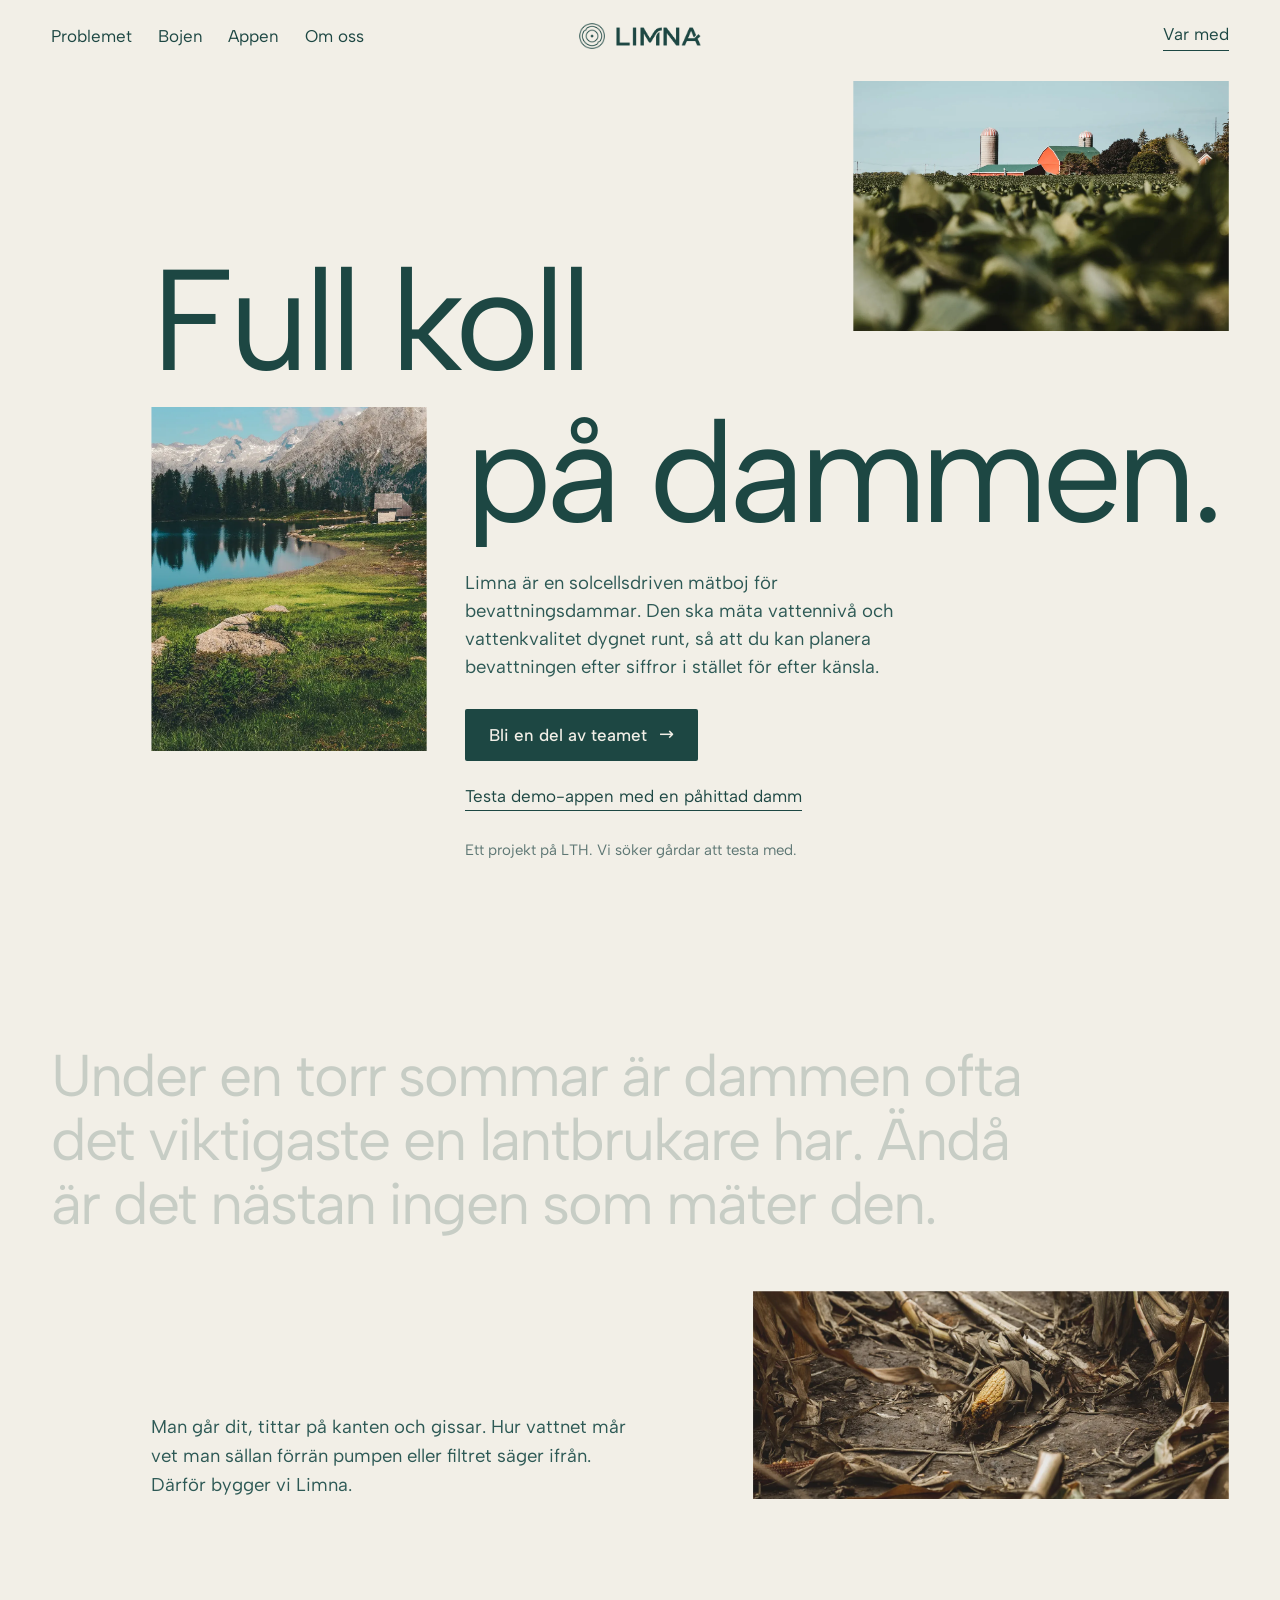
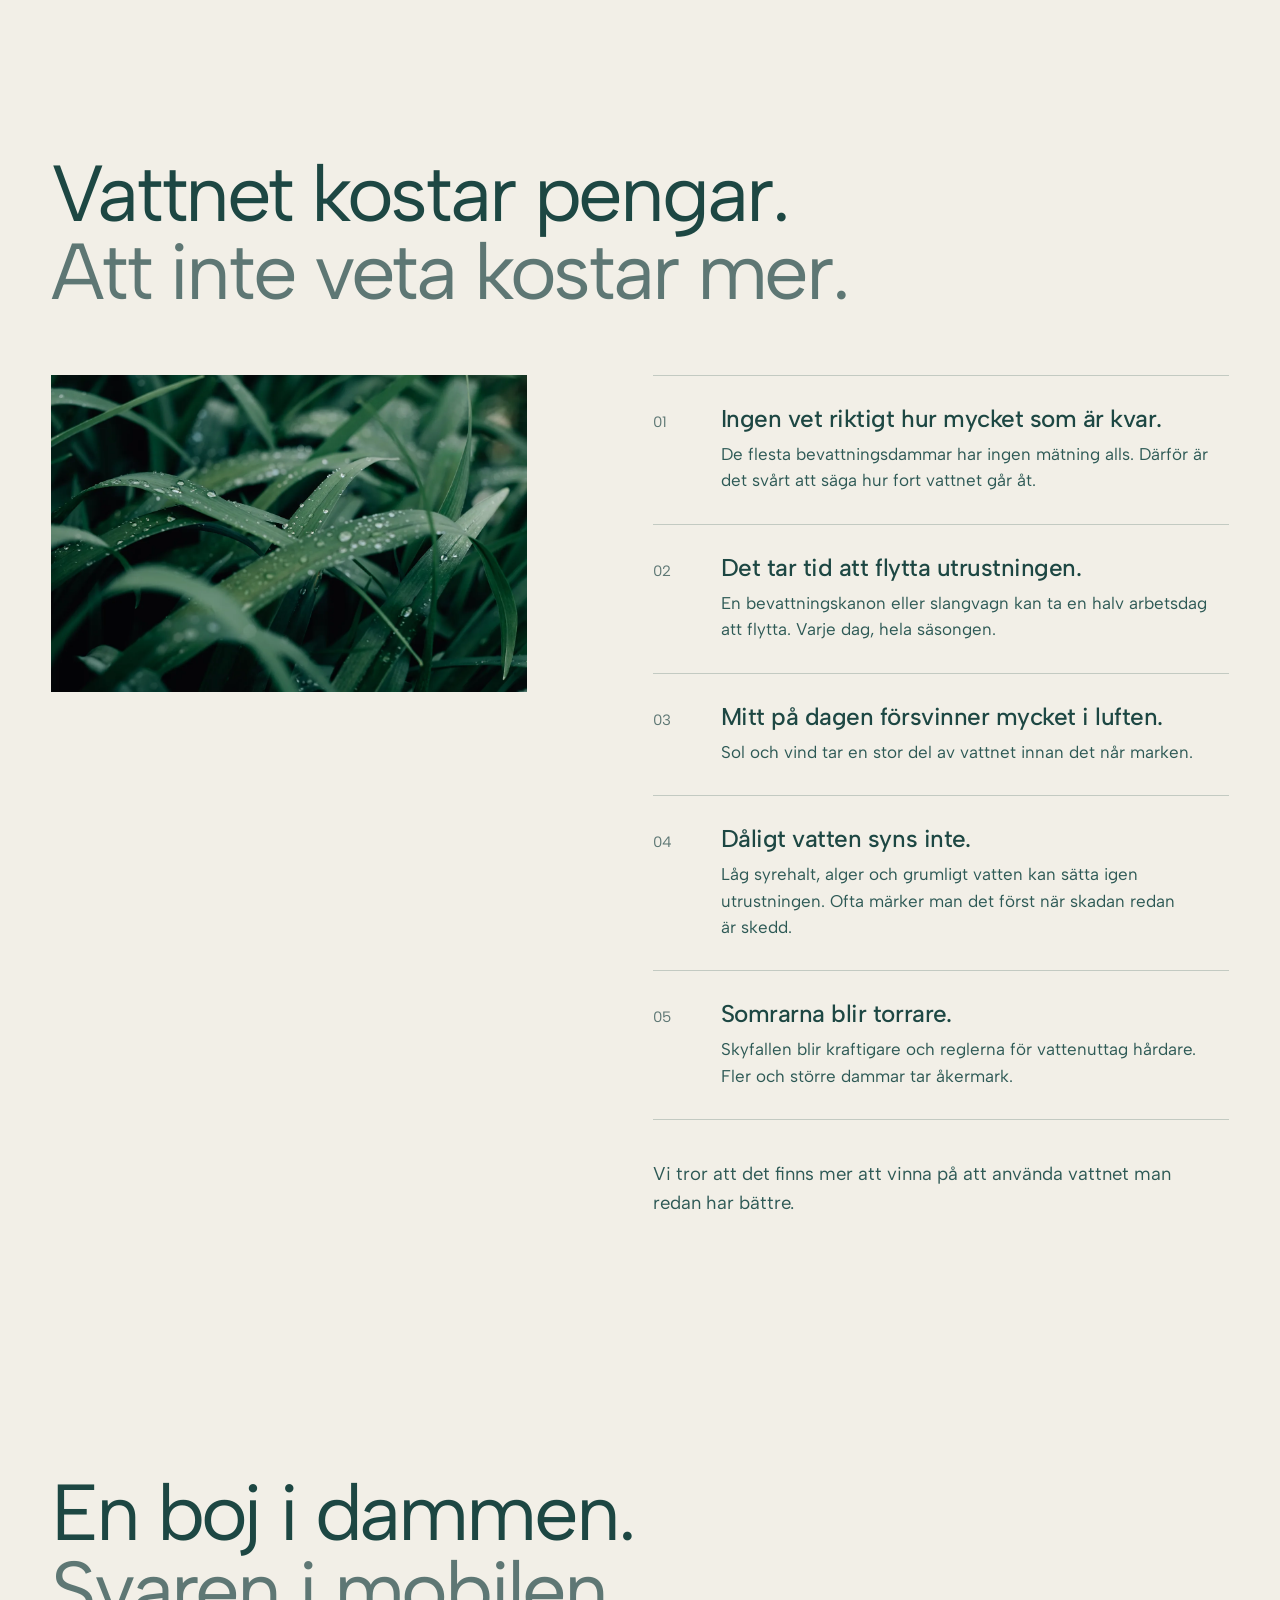
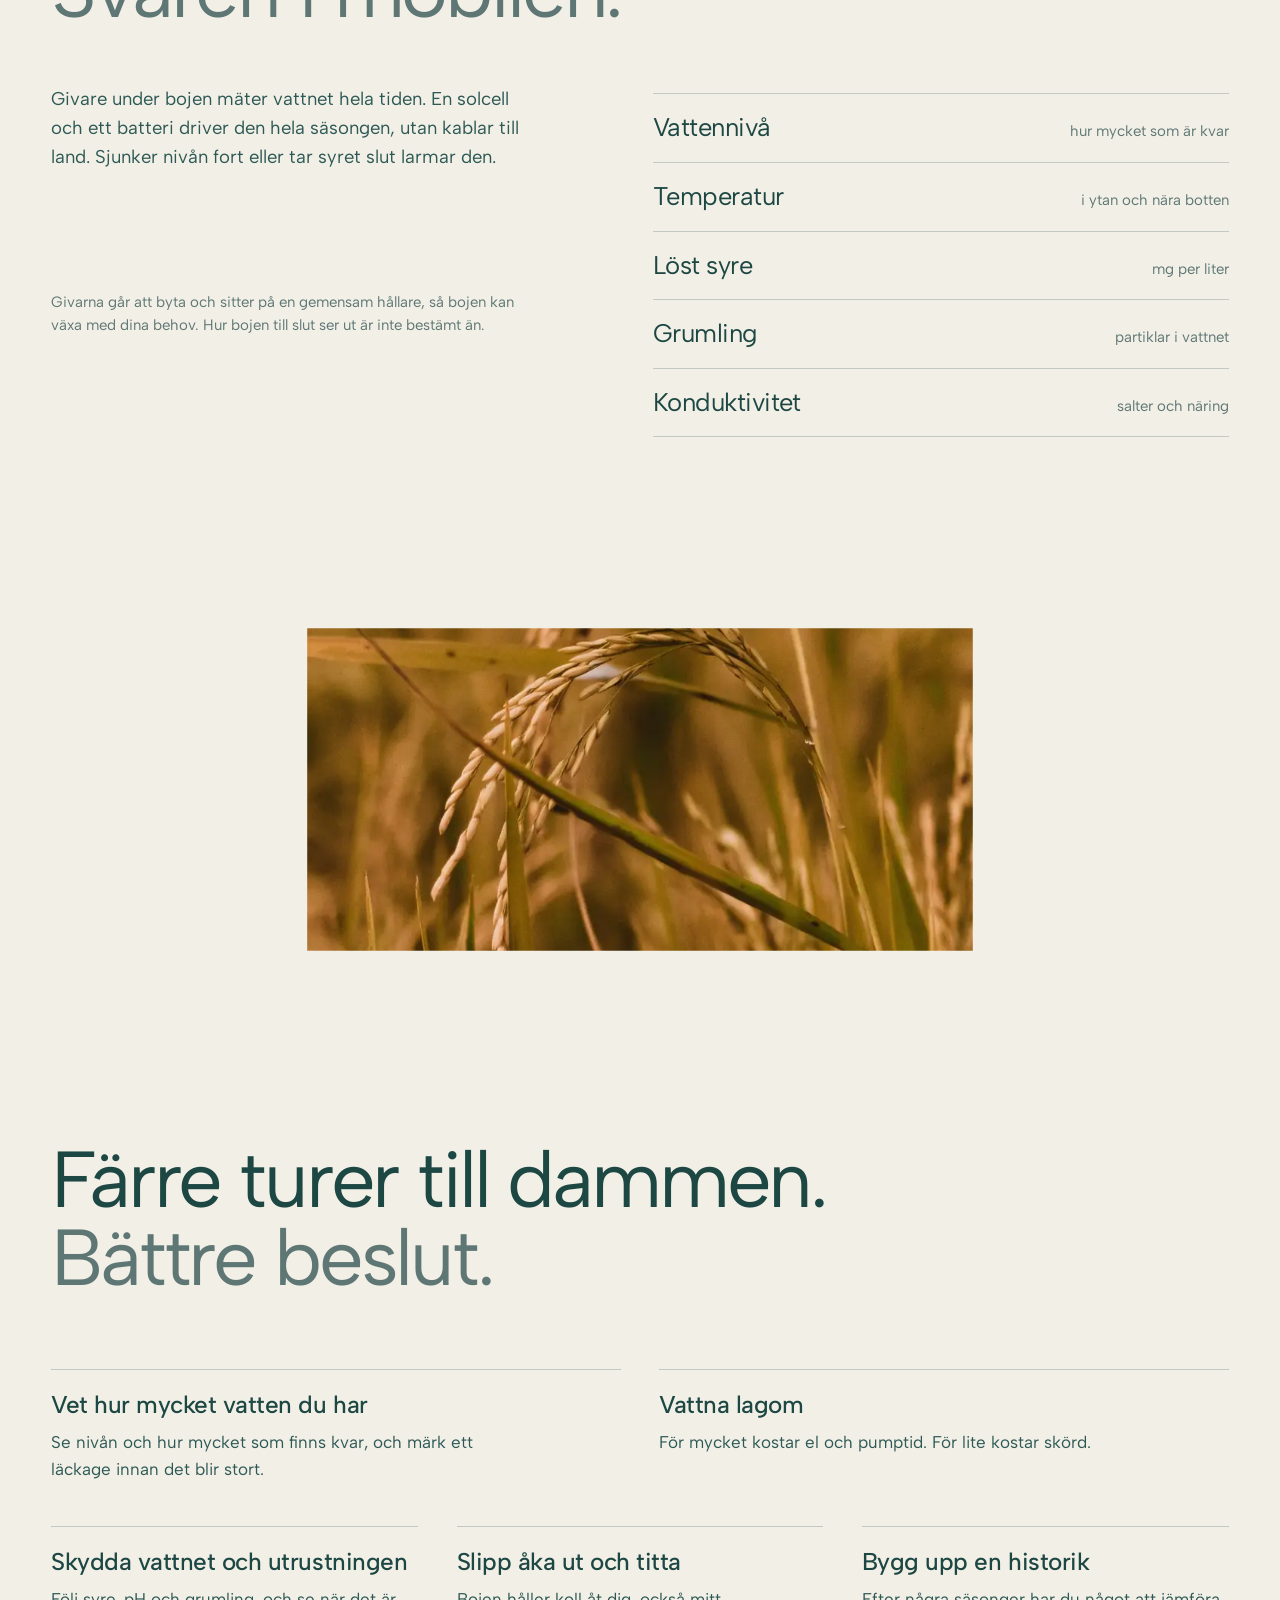
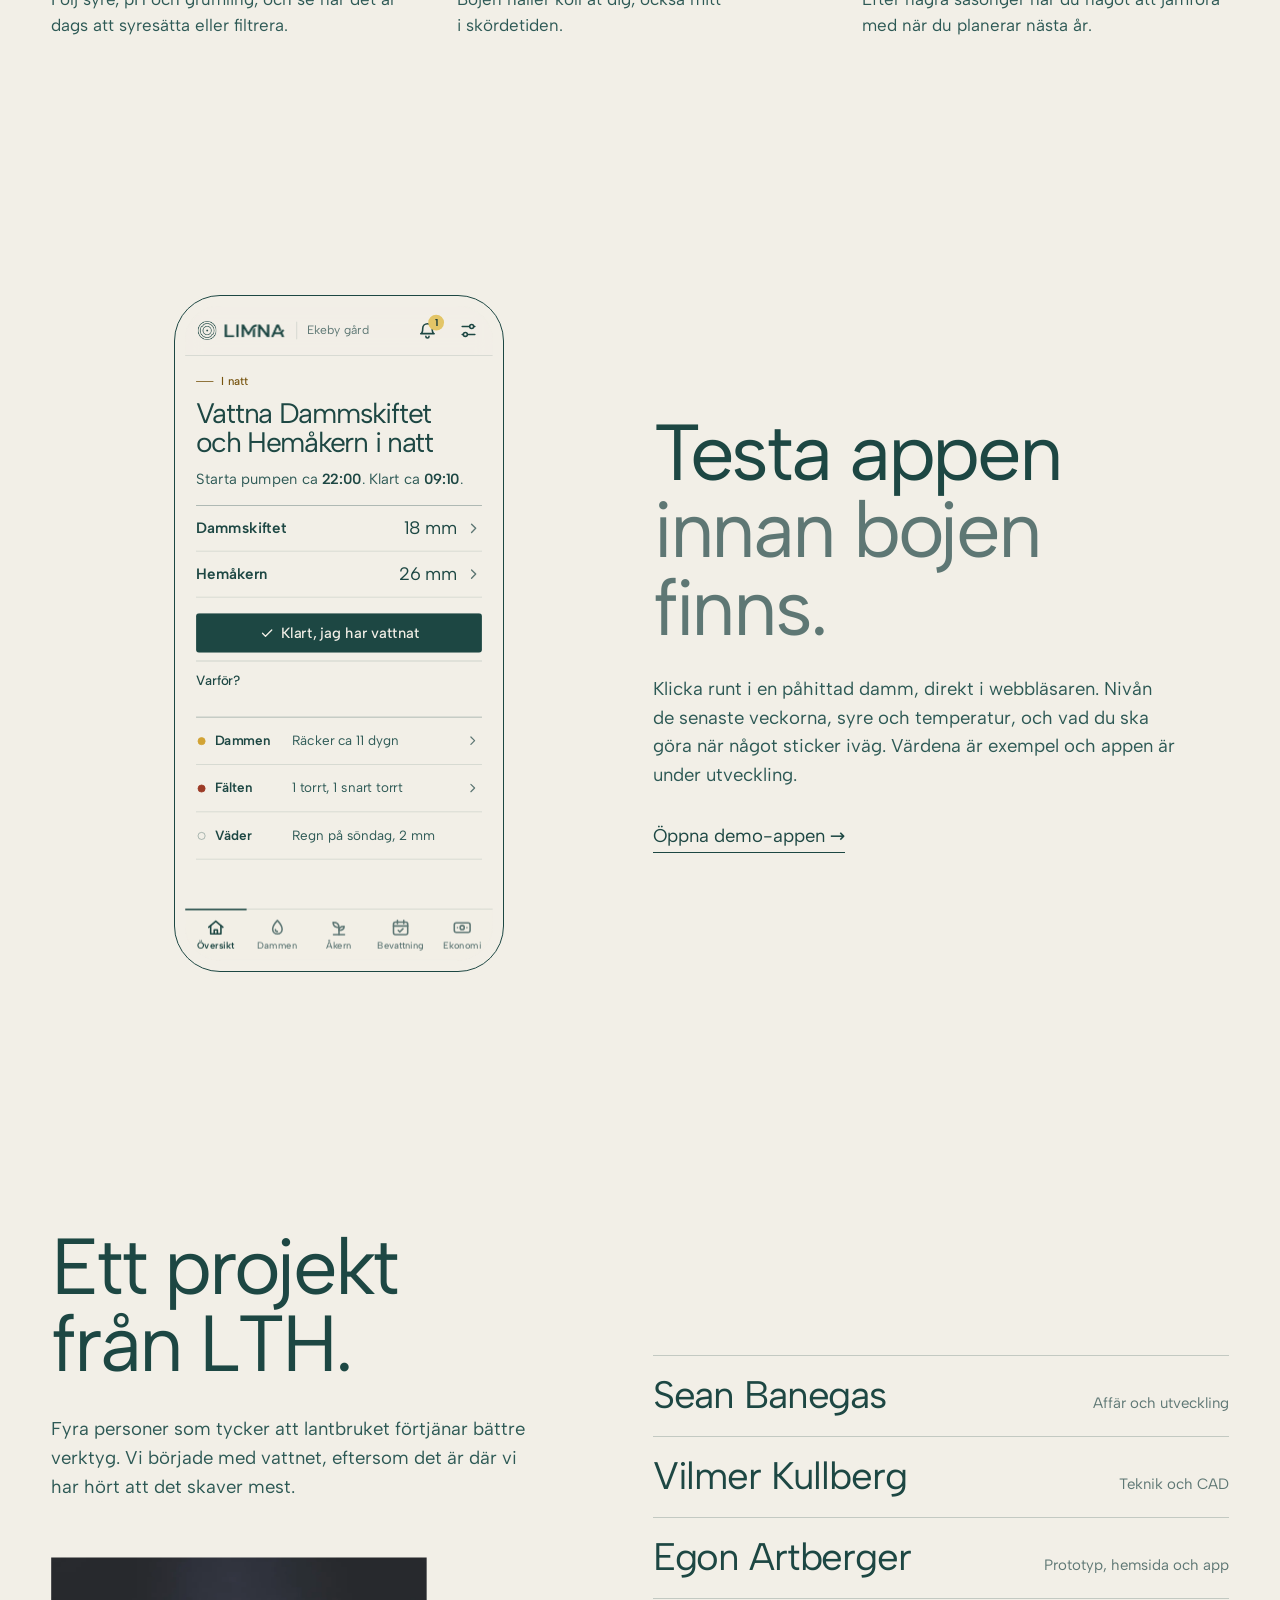
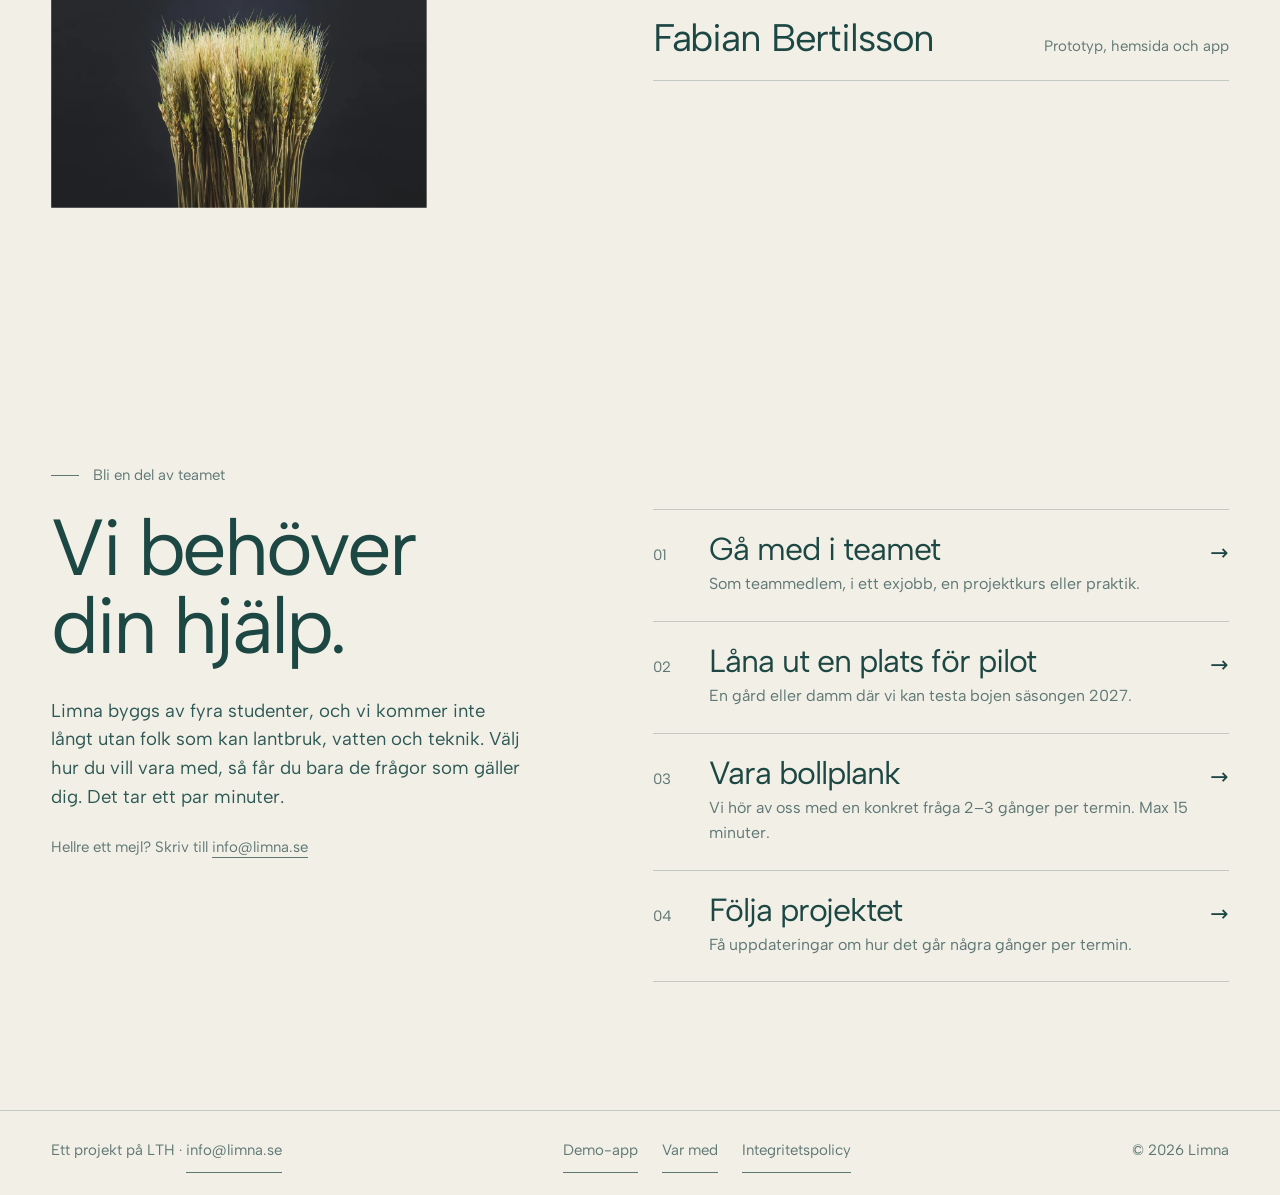
==== commit 51e8c43f: "Integritetspolicy och rättad samtyckestext i Var med-formuläret Ny sida integritet.html (ansvarig, v" ====
--- a/index.html
+++ b/index.html
@@ -190,6 +190,7 @@
 .team li span{color:var(--muted);font-size:15px}
 
 /* join: pick how to help, then that path's questions */
+.join{scroll-margin-top:calc(88px - clamp(80px,10vw,150px))}
 .join .kicker{grid-column:1 / 13}
 .join .h2{grid-column:1 / 9;grid-row:2}
 .join .intro{grid-column:1 / 6;grid-row:3;margin-top:32px;font-size:var(--lead);color:var(--ink-2);max-width:28em}
@@ -496,6 +497,7 @@
       <nav aria-label="Sidfot">
         <a class="ul" href="app/">Demo-app</a>
         <a class="ul" href="#var-med">Var med</a>
+        <a class="ul" href="integritet.html">Integritetspolicy</a>
       </nav>
       <span>© 2026 Limna</span>
     </div>
@@ -570,6 +572,18 @@
   if (reduce) words.forEach(w => w.classList.add("on"));
   onScroll();
 
+  /* "Var med" links: land so the heading and all four choices fit on screen */
+  const join = $("#var-med");
+  $$('a[href="#var-med"]').forEach(a => a.addEventListener("click", e => {
+    if (innerWidth < 760) return;
+    e.preventDefault();
+    const top = $(".kicker", join).getBoundingClientRect().top + scrollY - 88;
+    const bottom = $(".paths", join).getBoundingClientRect().bottom + scrollY;
+    const y = bottom - top > innerHeight - 120 ? bottom - innerHeight + 32 : top;
+    scrollTo({ top: y, behavior: reduce ? "auto" : "smooth" });
+    history.replaceState(null, "", "#var-med");
+  }));
+
   /* phone menu */
   const mb = $("#menuBtn");
   const setMenu = open => {
@@ -658,7 +672,7 @@
     $("#qsCount").textContent = `Steg ${idx + 1} av ${st.length}`;
     bar.innerHTML = st.map((_, i) => `<i class="${i <= idx ? "on" : ""}"></i>`).join("");
     body.innerHTML = `<div class="step${anim && !reduce ? " anim" : ""}"><h3 tabindex="-1">${s.h}</h3>${s.p ? `<p>${s.p}</p>` : ""}${s.q.map(field).join("")}` +
-      (s.last ? `<div class="consent q" data-k="ok"><label class="opt"><input type="checkbox" name="ok"${vals.ok ? " checked" : ""}><span class="mk" aria-hidden="true"></span><span><b>Jag godkänner att Limna sparar mina svar</b><small>Vi sparar dem bara för att kontakta dig om det du valt. Uppgifterna delas inte utanför teamet och raderas när du ber om det, eller senast två år efter vår senaste kontakt. Mejla <a class="ul" href="mailto:info@limna.se">info@limna.se</a> för att få dem raderade.</small></span></label><span class="err" id="e-ok"></span></div>` : "") +
+      (s.last ? `<div class="consent q" data-k="ok"><label class="opt"><input type="checkbox" name="ok"${vals.ok ? " checked" : ""}><span class="mk" aria-hidden="true"></span><span><b>Jag godkänner att Limna sparar mina svar</b><small>Vi sparar dem bara för att kontakta dig om det du valt. De lagras hos Google och i vår mejl, och bara vi i teamet läser dem. Vi raderar dem när du ber om det, eller senast två år efter vår senaste kontakt. Läs mer i vår <a class="ul" href="integritet.html" target="_blank" rel="noopener">integritetspolicy</a>.</small></span></label><span class="err" id="e-ok"></span></div>` : "") +
       `<div class="nav-q"><small>${s.last ? "Svaren går direkt till oss i teamet." : "Du kan gå tillbaka och ändra när som helst."}</small><button class="btn" type="submit">${s.last ? "Skicka" : "Nästa"} <span class="arrow" aria-hidden="true">→</span></button></div></div>`;
     limit();
   };
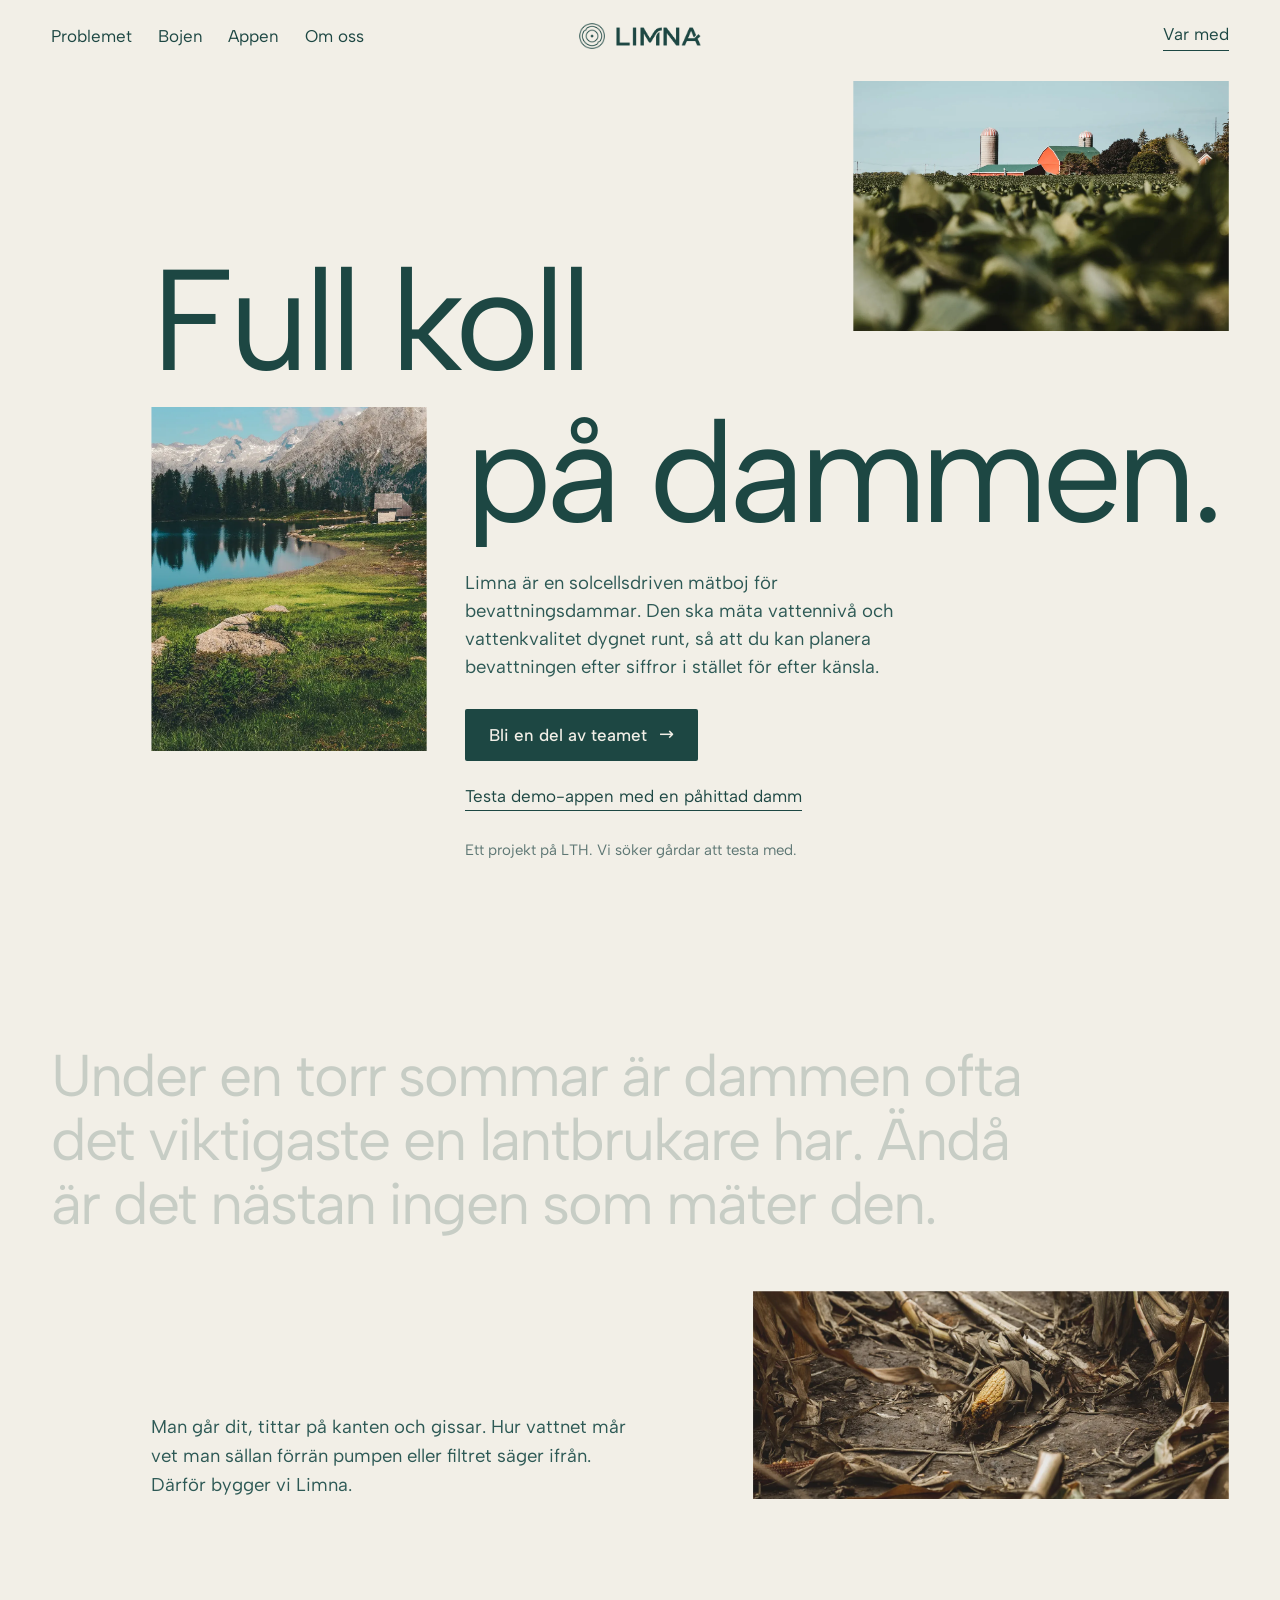
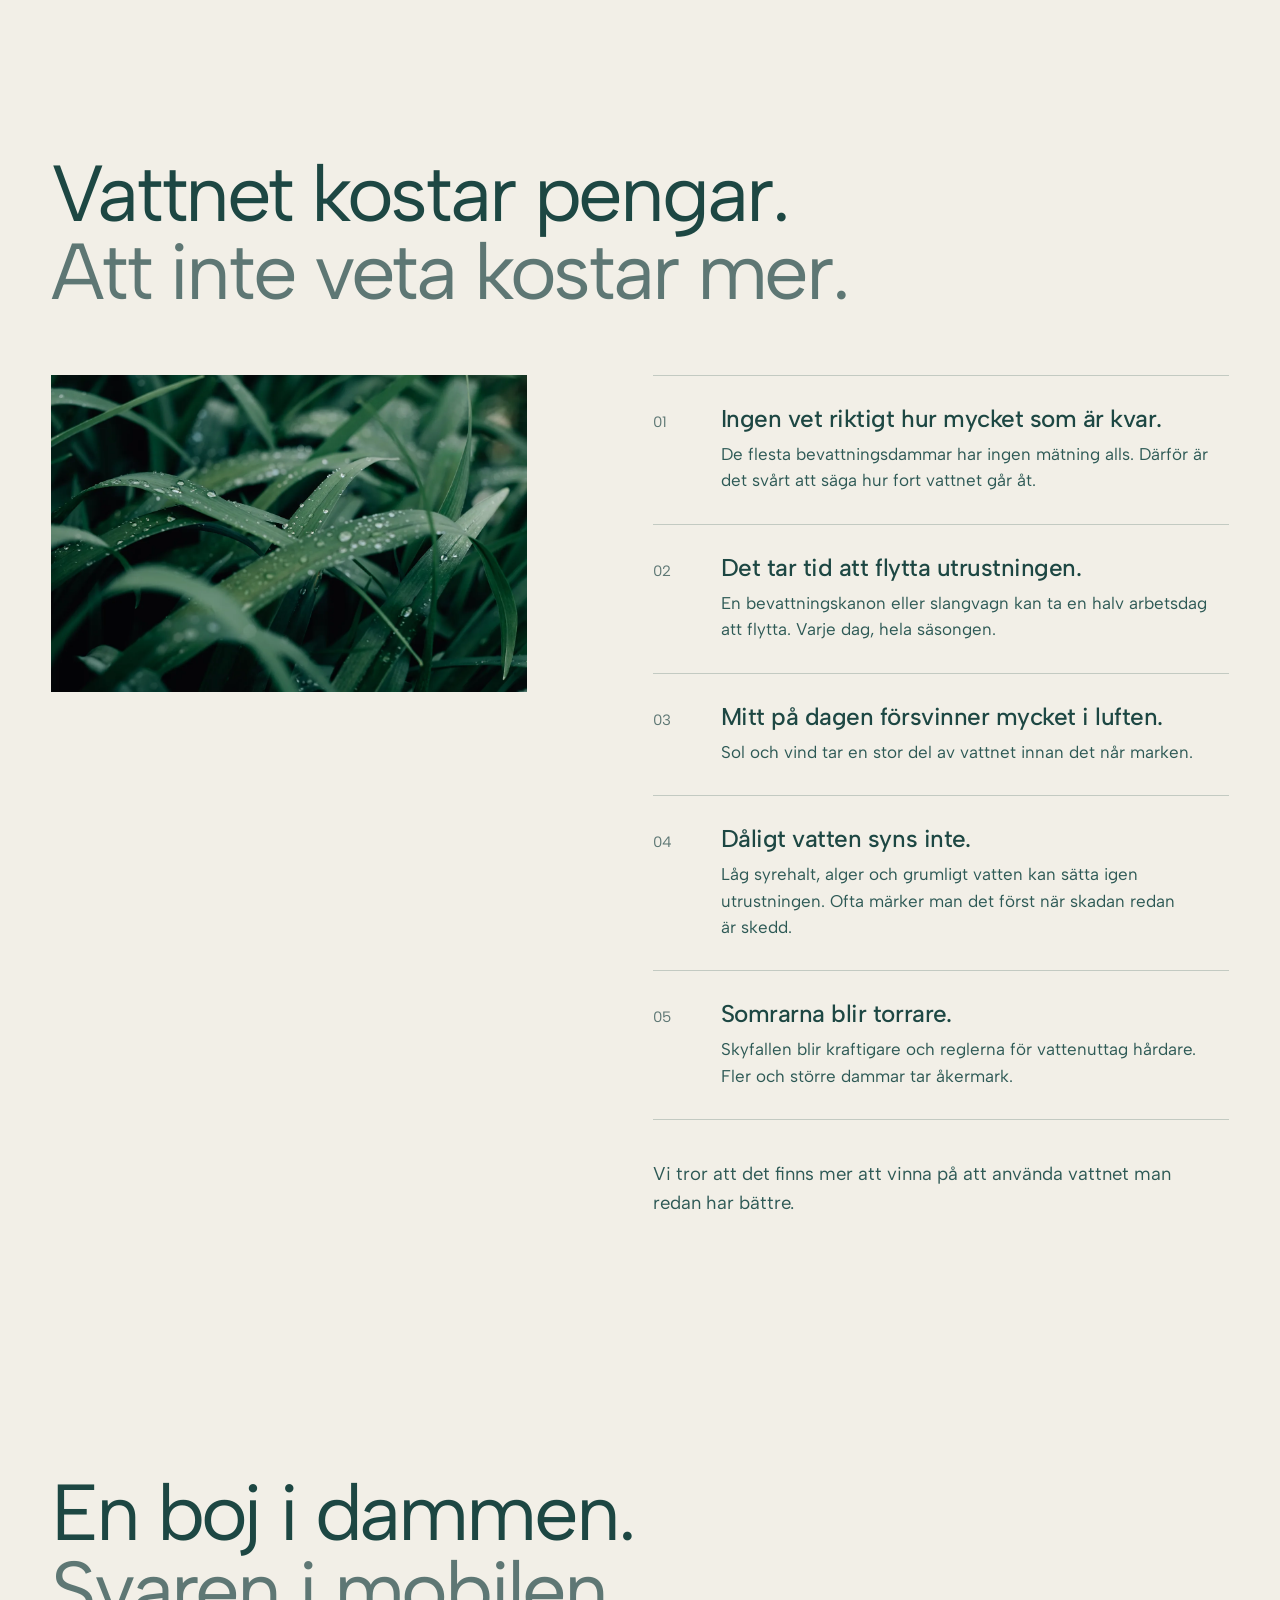
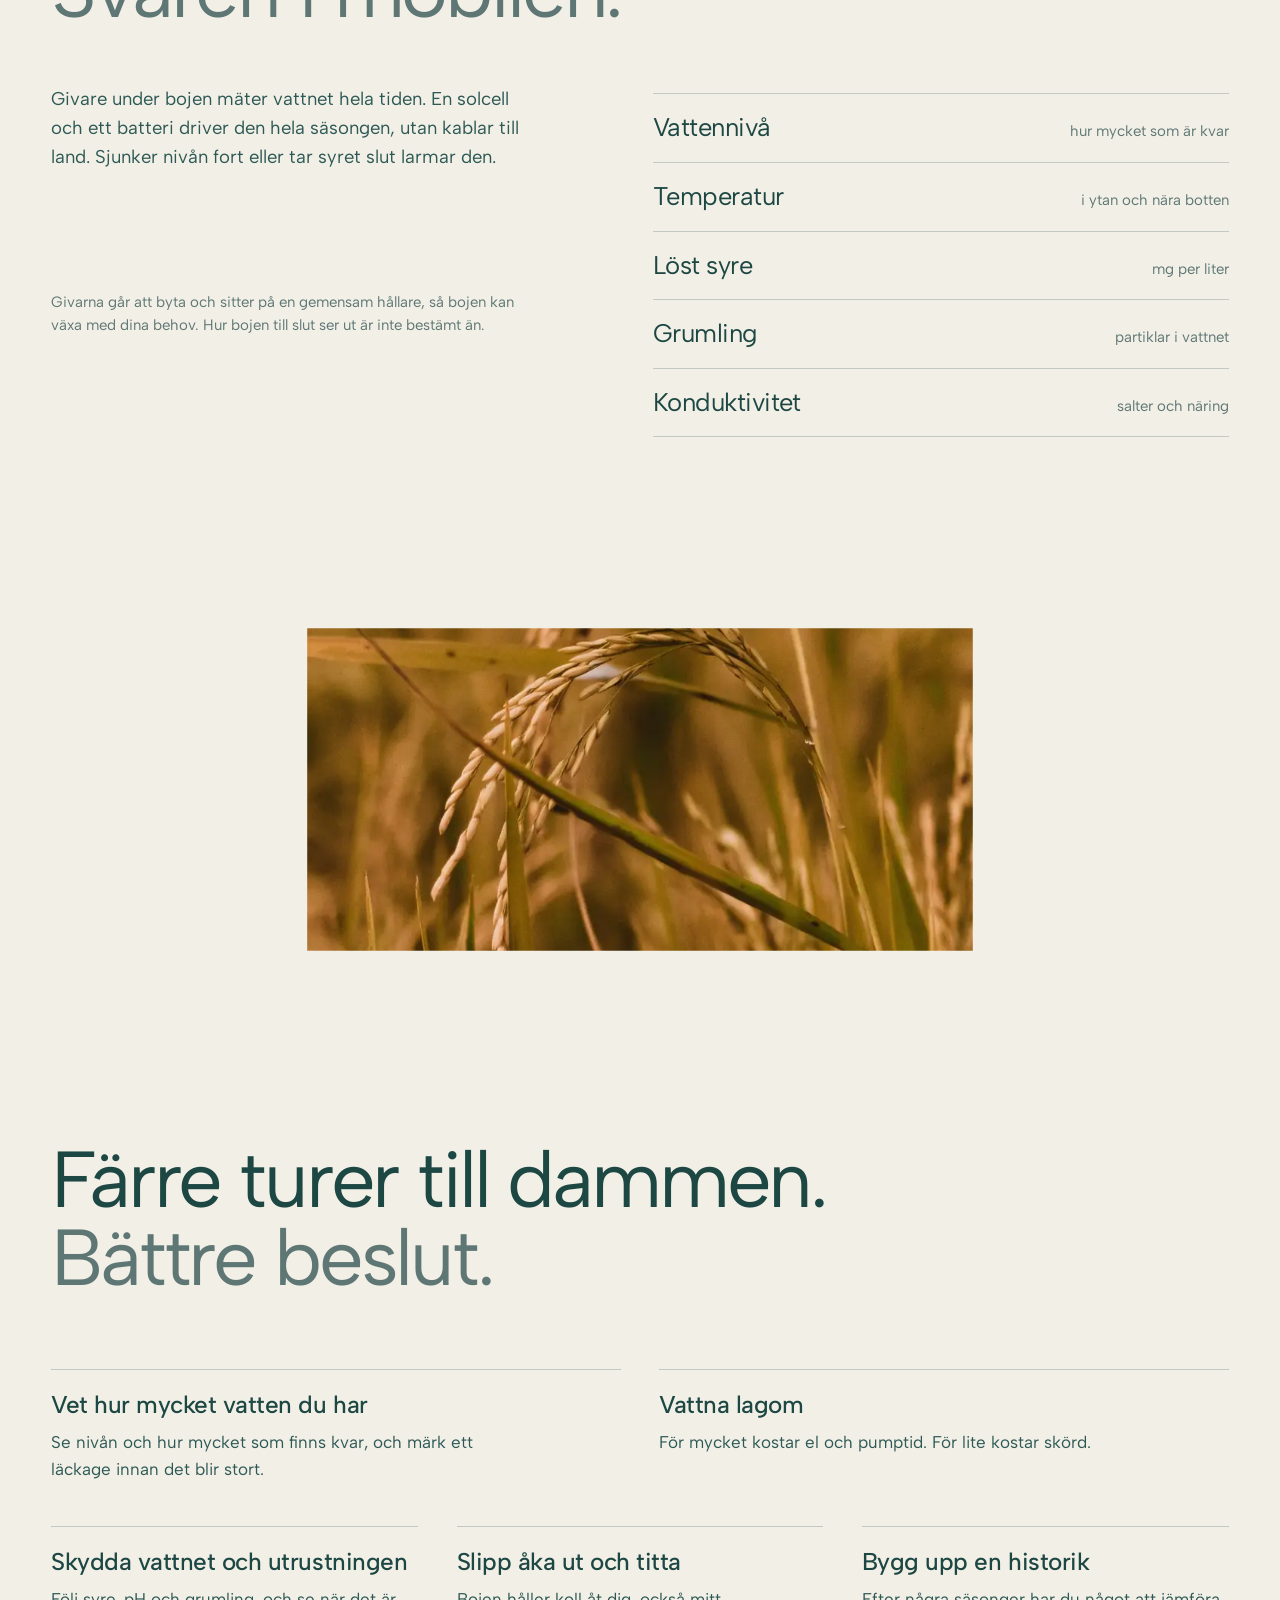
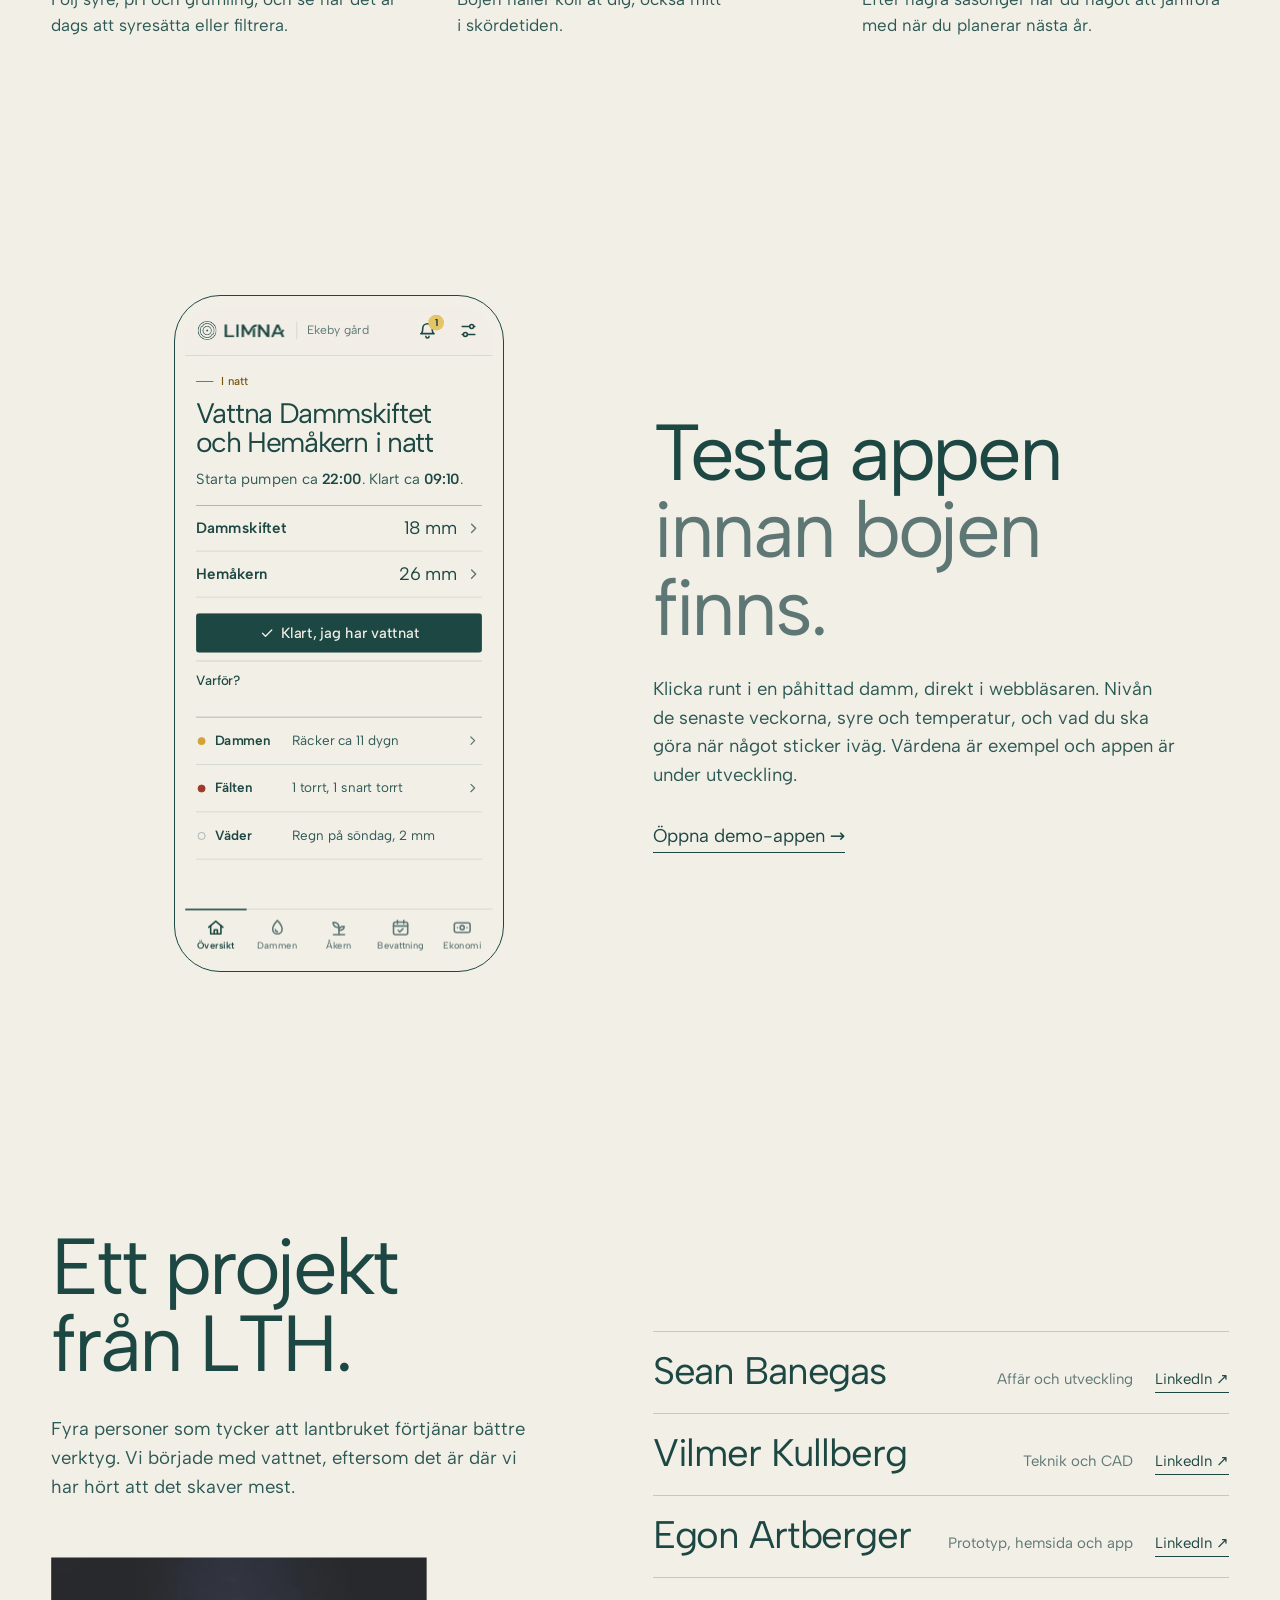
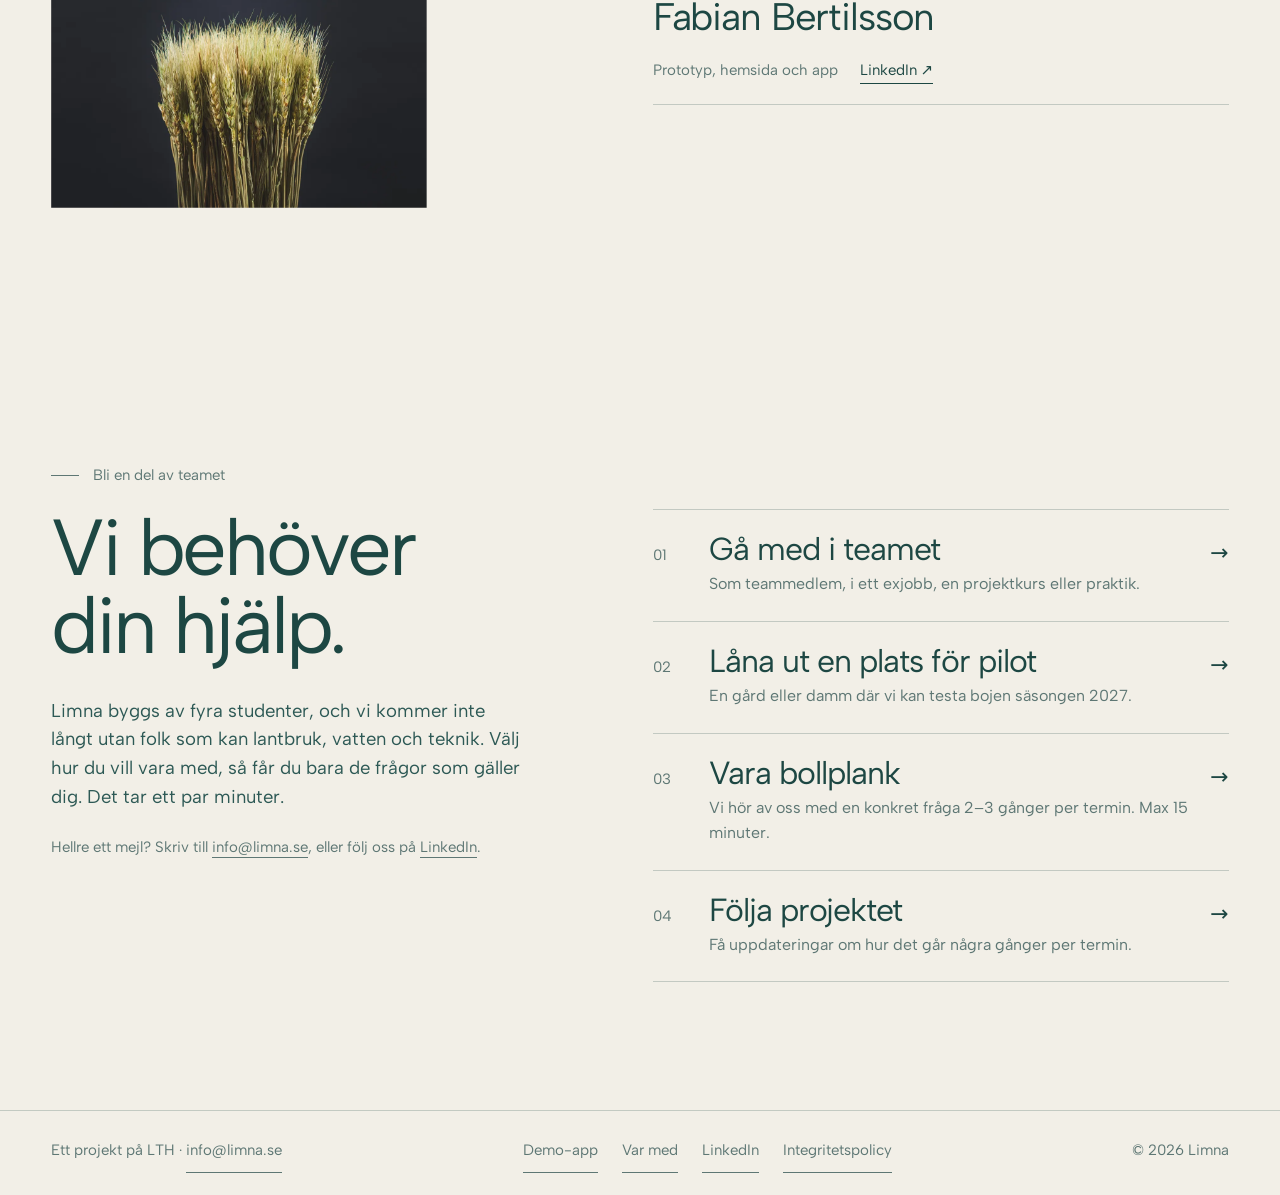
==== commit 1930e6a5: "LinkedIn-länkar: Limna i sidfoten och Var med, teamet under Om oss, sameAs i strukturerad data Co-Au" ====
--- a/index.html
+++ b/index.html
@@ -3,14 +3,51 @@
 <head>
 <meta charset="utf-8">
 <meta name="viewport" content="width=device-width, initial-scale=1, viewport-fit=cover">
-<title>Limna · Koll på bevattningsdammen</title>
-<meta name="description" content="Limna är en solcellsdriven mätboj som ska mäta vattennivå och vattenkvalitet i bevattningsdammen dygnet runt. Ett projekt på LTH.">
+<title>Limna – mätboj för bevattningsdammar | Projekt på LTH</title>
+<meta name="description" content="Limna är en solcellsdriven mätboj för bevattningsdammar. Den ska mäta vattennivå och vattenkvalitet dygnet runt och visa det i mobilen. Ett projekt på LTH.">
+<link rel="canonical" href="https://limna.se/">
+<meta name="robots" content="index, follow, max-image-preview:large">
 <meta name="theme-color" content="#F2EFE7">
-<meta property="og:title" content="Limna · Koll på bevattningsdammen">
-<meta property="og:description" content="En mätboj för bevattningsdammar. Nivå och vattenkvalitet i mobilen, utan att gå dit.">
+<meta property="og:site_name" content="Limna">
+<meta property="og:locale" content="sv_SE">
 <meta property="og:type" content="website">
-<meta property="og:image" content="https://limna.se/img/gard.webp">
-<link rel="icon" href="img/limna-ikon.png" type="image/png">
+<meta property="og:url" content="https://limna.se/">
+<meta property="og:title" content="Limna – mätboj för bevattningsdammar">
+<meta property="og:description" content="En mätboj för bevattningsdammar. Nivå och vattenkvalitet i mobilen, utan att gå dit. Ett projekt på LTH.">
+<meta property="og:image" content="https://limna.se/img/delning.jpg">
+<meta property="og:image:width" content="1200">
+<meta property="og:image:height" content="630">
+<meta property="og:image:alt" content="En röd lada och två silor bakom ett fält">
+<meta name="twitter:card" content="summary_large_image">
+<link rel="icon" href="img/favicon-96.png" type="image/png" sizes="96x96">
+<link rel="apple-touch-icon" href="img/apple-touch-icon.png">
+<script type="application/ld+json">
+{
+  "@context": "https://schema.org",
+  "@graph": [
+    {
+      "@type": "Organization",
+      "@id": "https://limna.se/#organisation",
+      "name": "Limna",
+      "url": "https://limna.se/",
+      "logo": "https://limna.se/img/limna-logo.png",
+      "email": "info@limna.se",
+      "description": "Limna utvecklar en solcellsdriven mätboj som mäter vattennivå och vattenkvalitet i bevattningsdammar. Ett studentprojekt på LTH, Lunds tekniska högskola.",
+      "foundingLocation": "Lund",
+      "areaServed": "SE",
+      "sameAs": ["https://www.linkedin.com/company/limnaa"]
+    },
+    {
+      "@type": "WebSite",
+      "@id": "https://limna.se/#webbplats",
+      "name": "Limna",
+      "url": "https://limna.se/",
+      "inLanguage": "sv-SE",
+      "publisher": {"@id": "https://limna.se/#organisation"}
+    }
+  ]
+}
+</script>
 <link rel="preload" href="fonts/albert-latin.woff2" as="font" type="font/woff2" crossorigin>
 <style>
 @font-face{font-family:"Albert Sans";font-style:normal;font-weight:300 700;font-display:swap;src:url(fonts/albert-latin-ext.woff2) format("woff2");unicode-range:U+0100-02BA,U+02BD-02C5,U+02C7-02CC,U+02CE-02D7,U+02DD-02FF,U+0304,U+0308,U+0329,U+1D00-1DBF,U+1E00-1E9F,U+1EF2-1EFF,U+2020,U+20A0-20AB,U+20AD-20C4,U+2113,U+2C60-2C7F,U+A720-A7FF}
@@ -46,6 +83,7 @@
 ul,ol{list-style:none}
 ::selection{background:var(--gold);color:var(--deep)}
 :focus-visible{outline:2px solid var(--ink);outline-offset:4px;border-radius:2px}
+.vh{position:absolute;width:1px;height:1px;margin:-1px;padding:0;overflow:hidden;clip:rect(0 0 0 0);white-space:nowrap;border:0}
 .skip{position:fixed;left:12px;top:12px;z-index:100;background:var(--ink);color:var(--bg);padding:12px 16px;transform:translateY(-200%);text-decoration:none}
 .skip:focus{transform:none}
 .wrap{width:100%;max-width:calc(var(--max) + 2*var(--gut));margin:0 auto;padding:0 var(--gut)}
@@ -187,7 +225,9 @@
 .team li{padding:18px 0 20px;border-top:1px solid var(--line);display:flex;justify-content:space-between;align-items:baseline;gap:20px;flex-wrap:wrap}
 .team li:last-child{border-bottom:1px solid var(--line)}
 .team li b{font-weight:400;font-size:clamp(28px,3vw,44px);letter-spacing:-.03em;line-height:1.1}
-.team li span{color:var(--muted);font-size:15px}
+.team li .meta{display:inline-flex;align-items:baseline;gap:22px;font-size:15px}
+.team li .meta>span{color:var(--muted)}
+.team li .in{color:var(--ink)}
 
 /* join: pick how to help, then that path's questions */
 .join{scroll-margin-top:calc(88px - clamp(80px,10vw,150px))}
@@ -364,6 +404,7 @@
     <div class="wrap grid" data-enter>
       <figure class="ph p1"><img src="img/gard.webp" width="1400" height="933" alt="En röd lada och två silor bakom ett fält med sojabönor" fetchpriority="high"></figure>
       <h1>
+        <span class="vh">Limna: </span>
         <span class="h1w w1"><span class="ln"><span>Full koll</span></span></span>
         <span class="h1w w2"><span class="ln"><span>på dammen.</span></span></span>
       </h1>
@@ -459,10 +500,10 @@
       <p class="intro rise">Fyra personer som tycker att lantbruket förtjänar bättre verktyg. Vi började med vattnet, eftersom det är där vi har hört att det skaver mest.</p>
       <figure class="ph p6"><img src="img/vete.webp" width="1200" height="798" alt="En knippe torkat vete mot mörk bakgrund" loading="lazy"></figure>
       <ul>
-        <li class="rise"><b>Sean Banegas</b><span>Affär och utveckling</span></li>
-        <li class="rise"><b>Vilmer Kullberg</b><span>Teknik och CAD</span></li>
-        <li class="rise"><b>Egon Artberger</b><span>Prototyp, hemsida och app</span></li>
-        <li class="rise"><b>Fabian Bertilsson</b><span>Prototyp, hemsida och app</span></li>
+        <li class="rise"><b>Sean Banegas</b><span class="meta"><span>Affär och utveckling</span><a class="ul in" href="https://se.linkedin.com/in/seanbanegas" target="_blank" rel="noopener" aria-label="Sean Banegas på LinkedIn">LinkedIn <span class="arrow" aria-hidden="true">↗</span></a></span></li>
+        <li class="rise"><b>Vilmer Kullberg</b><span class="meta"><span>Teknik och CAD</span><a class="ul in" href="https://se.linkedin.com/in/vilmer-kullberg-ekberg-57579a397" target="_blank" rel="noopener" aria-label="Vilmer Kullberg på LinkedIn">LinkedIn <span class="arrow" aria-hidden="true">↗</span></a></span></li>
+        <li class="rise"><b>Egon Artberger</b><span class="meta"><span>Prototyp, hemsida och app</span><a class="ul in" href="https://www.linkedin.com/in/egon-artberger-00600529a/" target="_blank" rel="noopener" aria-label="Egon Artberger på LinkedIn">LinkedIn <span class="arrow" aria-hidden="true">↗</span></a></span></li>
+        <li class="rise"><b>Fabian Bertilsson</b><span class="meta"><span>Prototyp, hemsida och app</span><a class="ul in" href="https://se.linkedin.com/in/fabian-bertilsson-420015263" target="_blank" rel="noopener" aria-label="Fabian Bertilsson på LinkedIn">LinkedIn <span class="arrow" aria-hidden="true">↗</span></a></span></li>
       </ul>
     </div>
   </section>
@@ -472,7 +513,7 @@
       <p class="kicker rise">Bli en del av teamet</p>
       <h2 class="h2" id="h-join"><span class="ln"><span>Vi behöver</span></span><span class="ln"><span>din hjälp.</span></span></h2>
       <p class="intro rise">Limna byggs av fyra studenter, och vi kommer inte långt utan folk som kan lantbruk, vatten och teknik. Välj hur du vill vara med, så får du bara de frågor som gäller dig. Det tar ett par minuter.</p>
-      <p class="mail rise">Hellre ett mejl? Skriv till <a class="ul" href="mailto:info@limna.se">info@limna.se</a></p>
+      <p class="mail rise">Hellre ett mejl? Skriv till <a class="ul" href="mailto:info@limna.se">info@limna.se</a>, eller följ oss på <a class="ul" href="https://www.linkedin.com/company/limnaa" target="_blank" rel="noopener">LinkedIn</a>.</p>
       <div class="flow" id="flow">
         <ul class="paths" aria-label="Hur vill du vara med?">
           <li class="rise"><button class="path" type="button" data-path="team"><span class="n">01</span><b>Gå med i teamet</b><span class="arrow" aria-hidden="true">→</span><span class="d">Som teammedlem, i ett exjobb, en projektkurs eller praktik.</span></button></li>
@@ -497,6 +538,7 @@
       <nav aria-label="Sidfot">
         <a class="ul" href="app/">Demo-app</a>
         <a class="ul" href="#var-med">Var med</a>
+        <a class="ul" href="https://www.linkedin.com/company/limnaa" target="_blank" rel="noopener">LinkedIn</a>
         <a class="ul" href="integritet.html">Integritetspolicy</a>
       </nav>
       <span>© 2026 Limna</span>
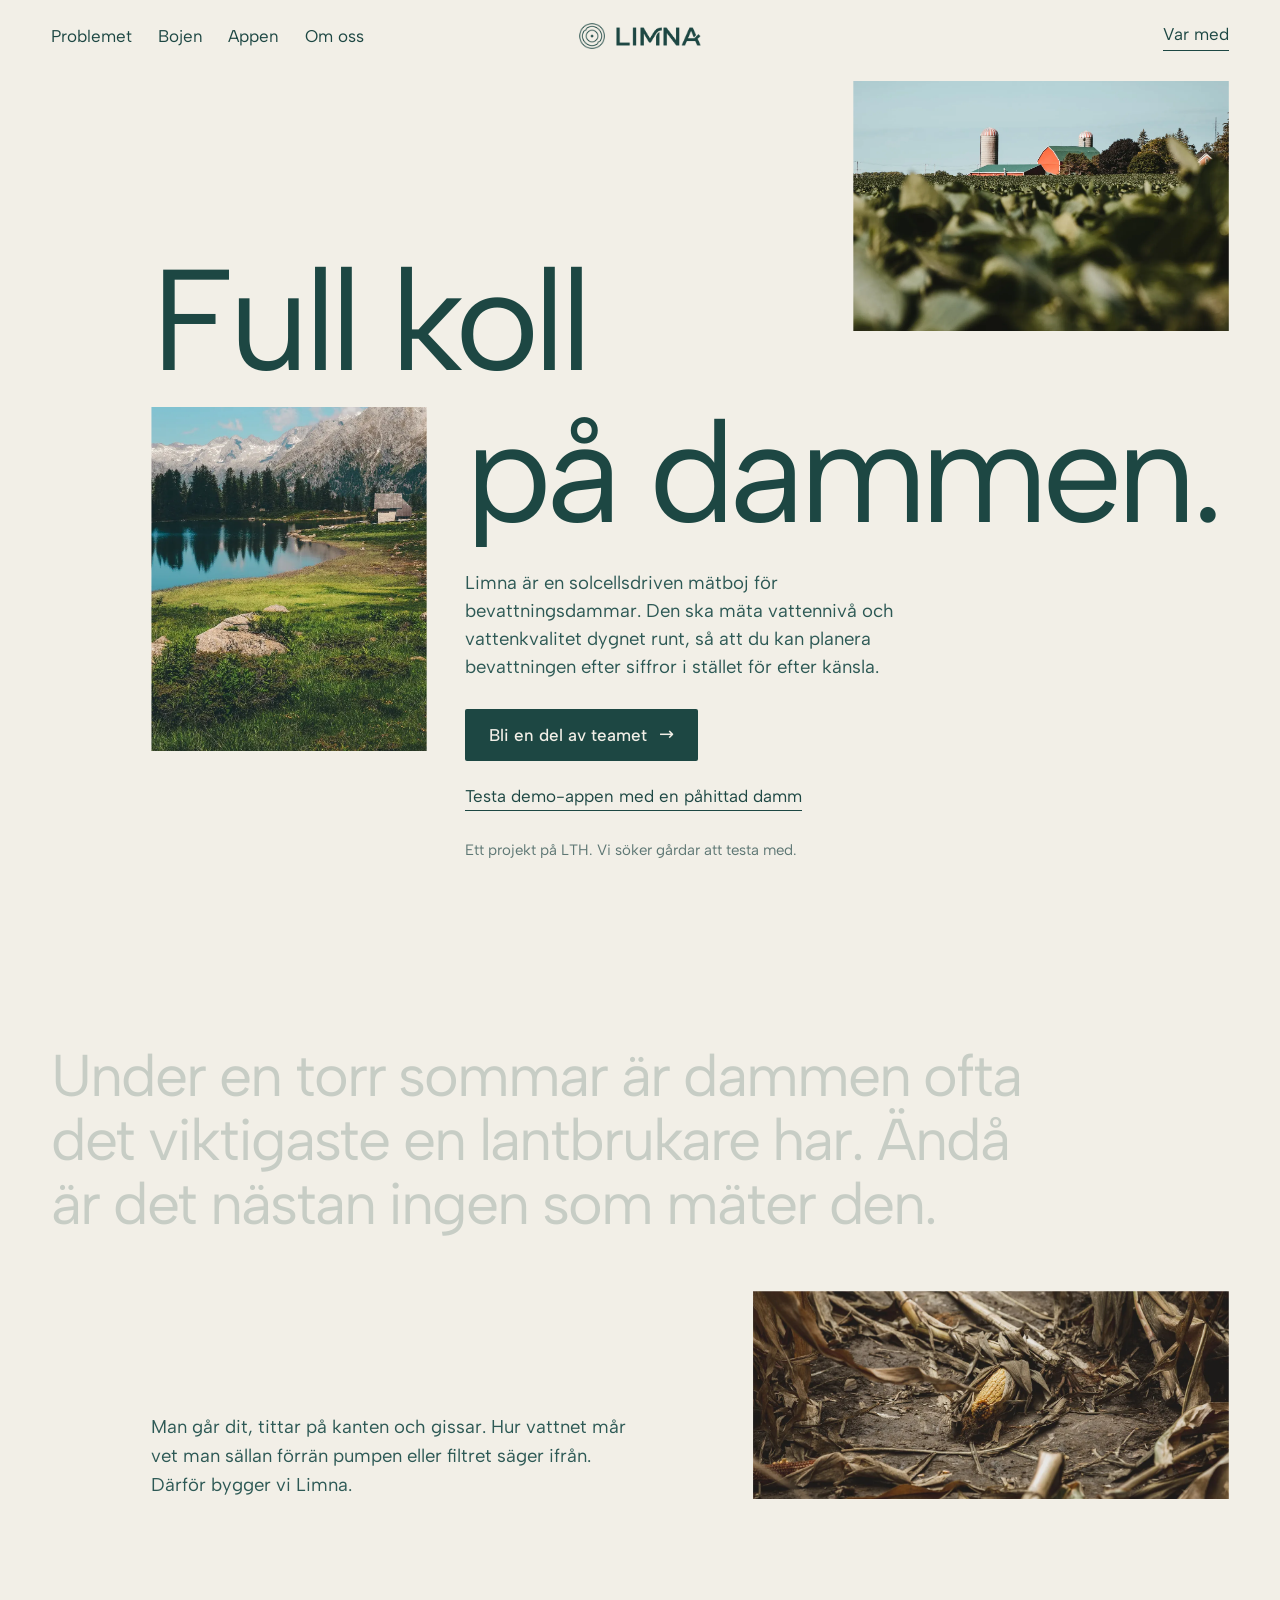
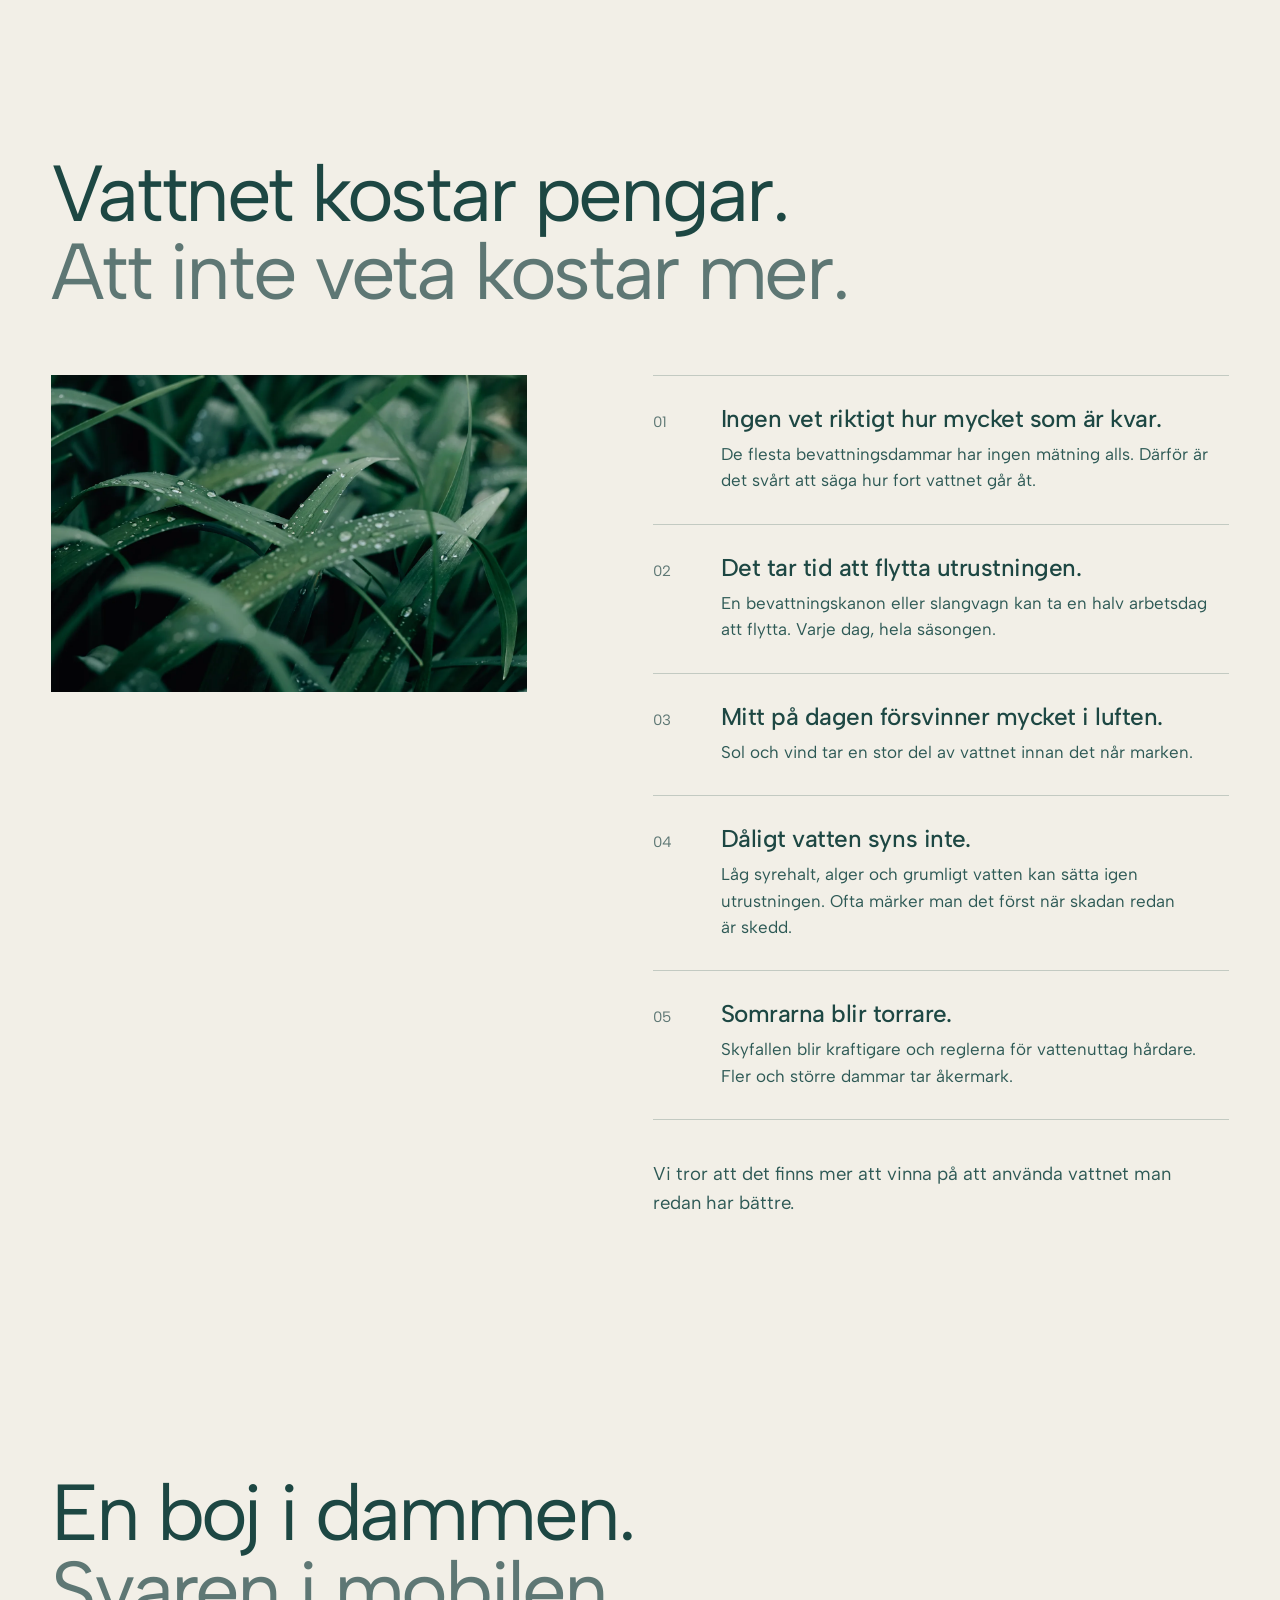
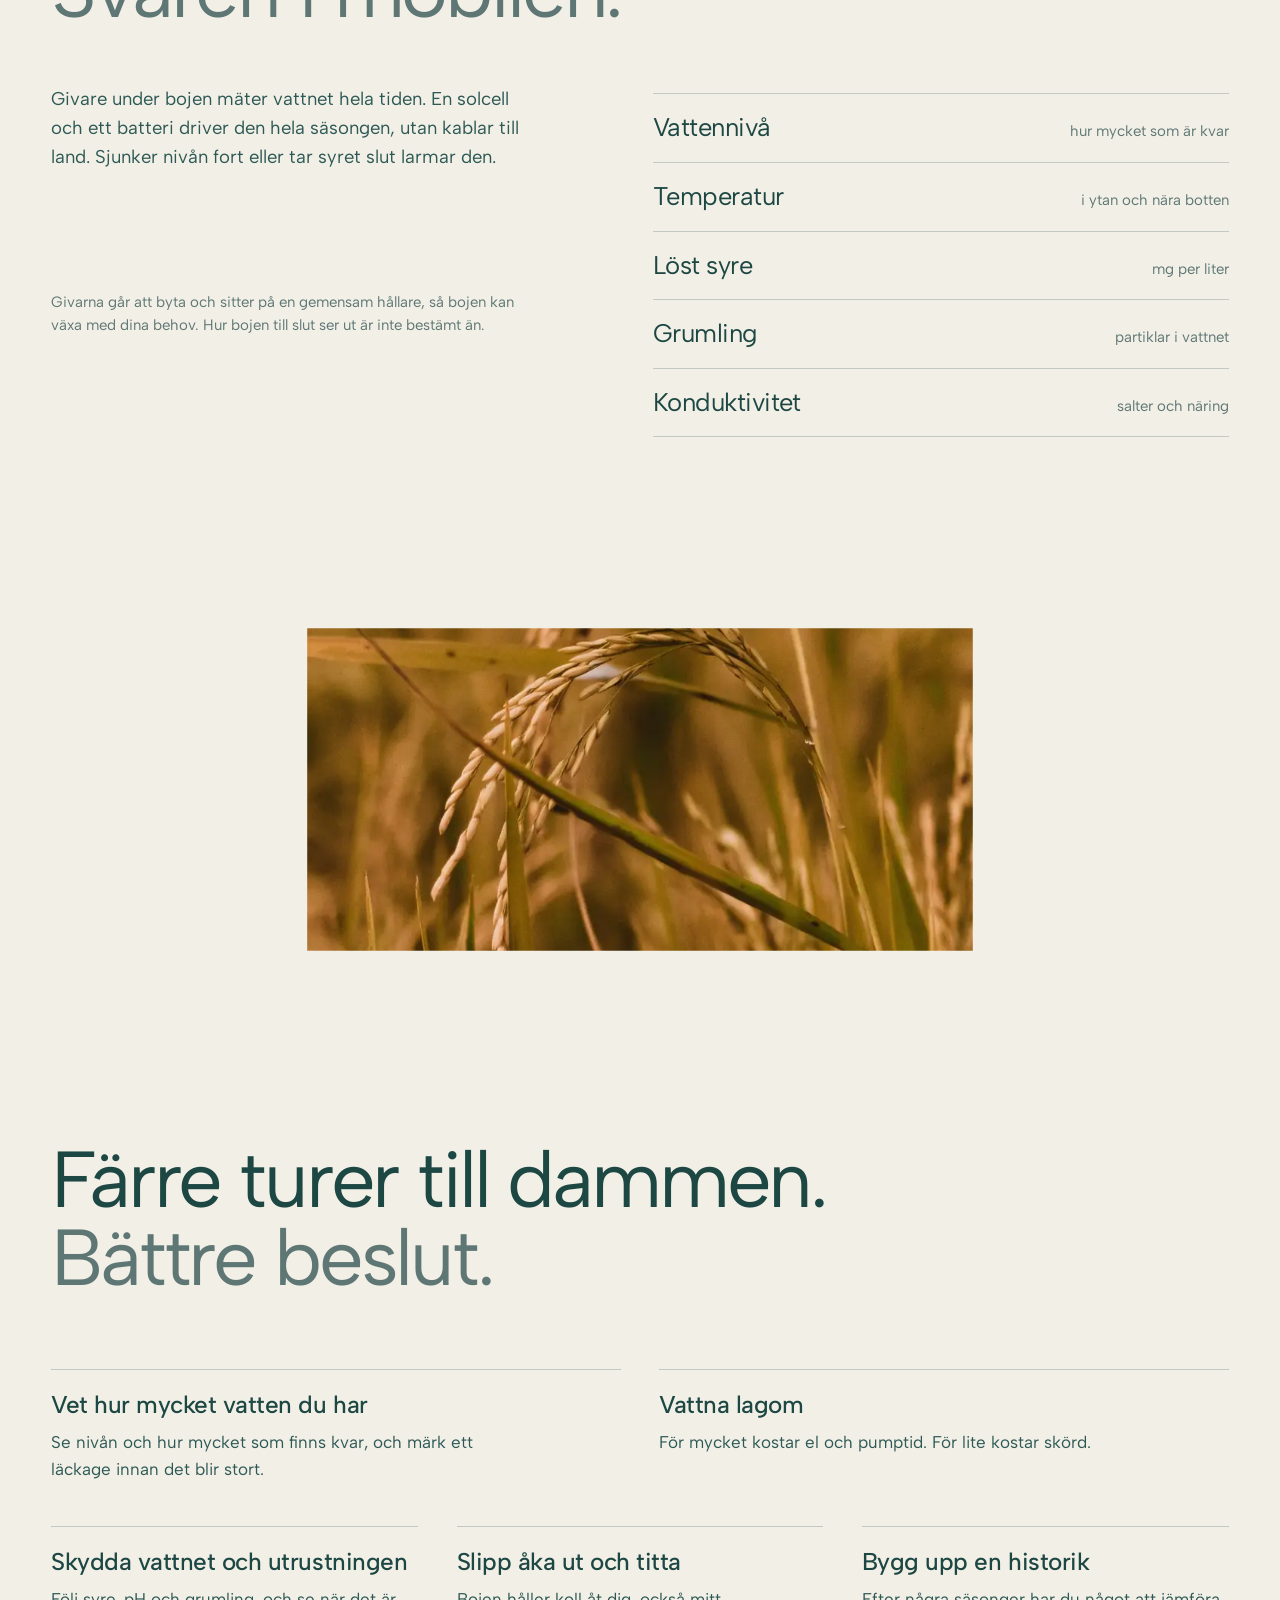
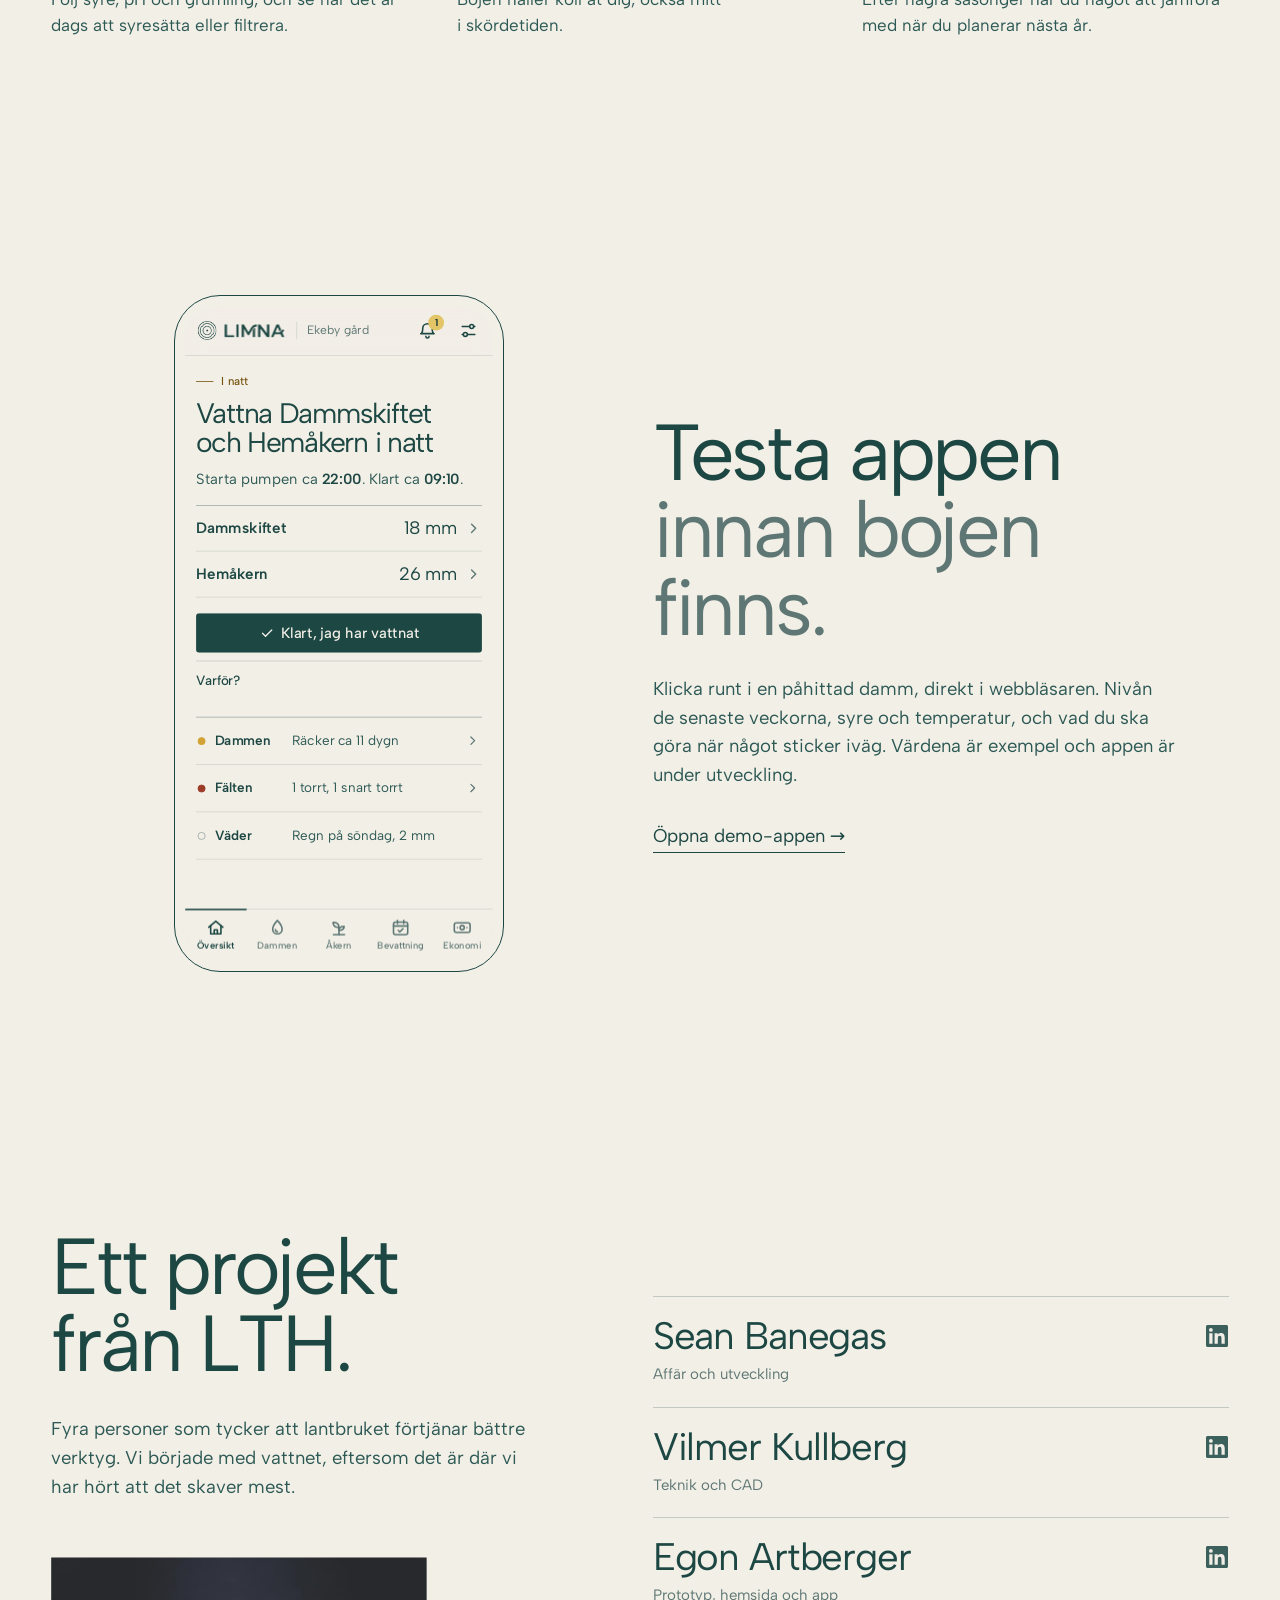
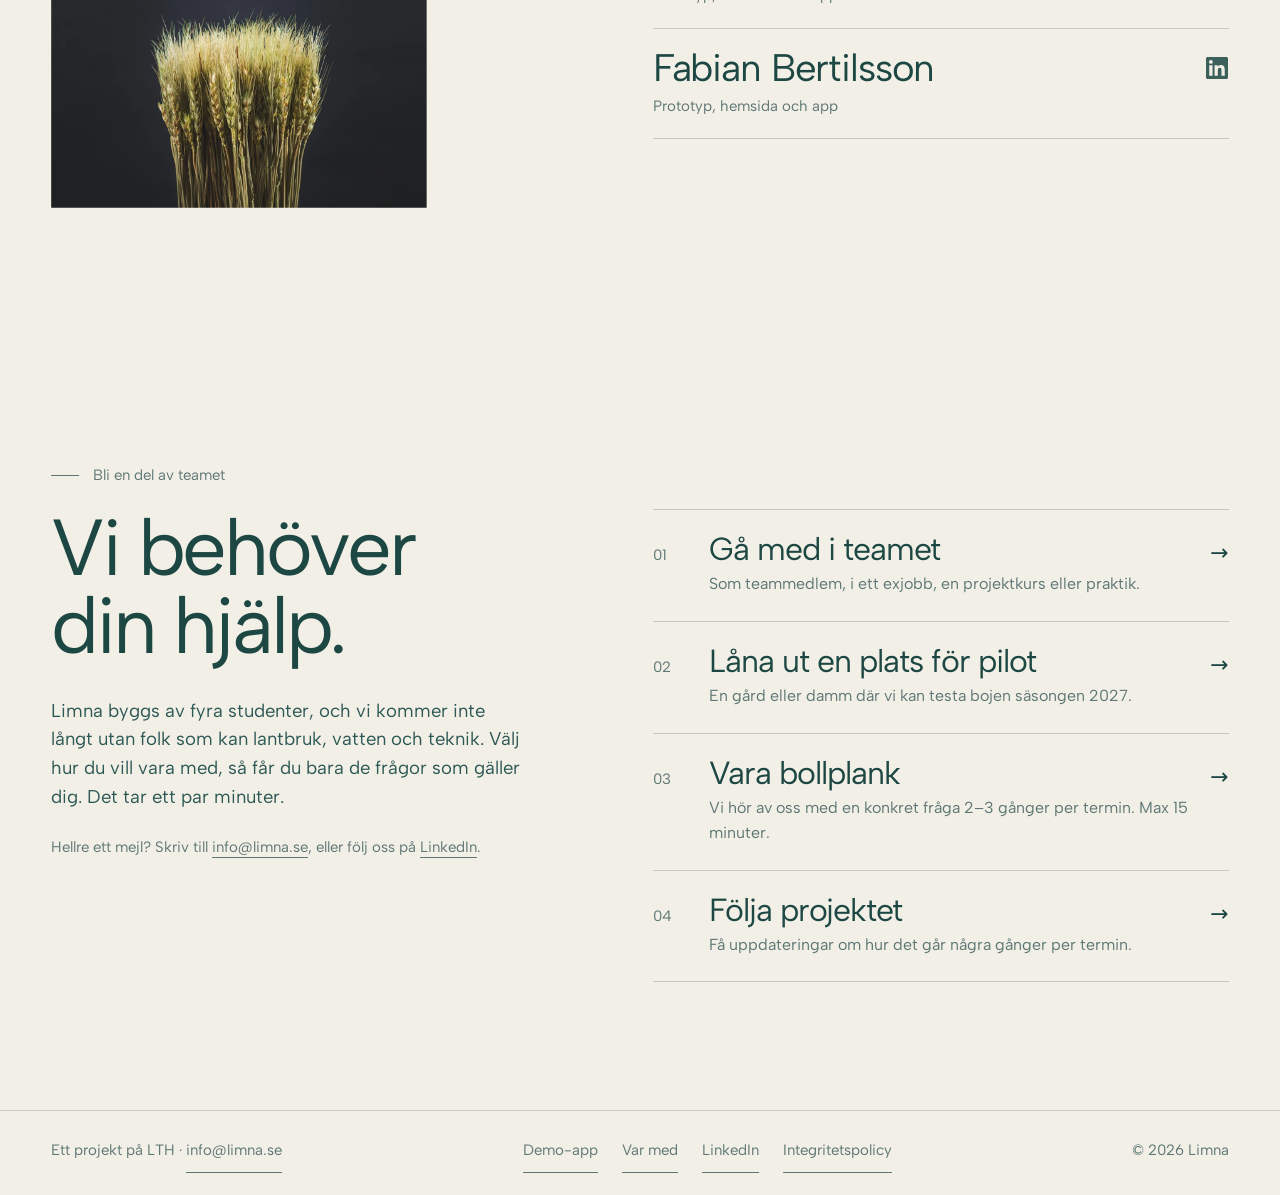
==== commit a437a55f: "Teamet: roll under namnet för alla, LinkedIn-logga i stället för textlänk Co-Authored-By: Claude Opu" ====
--- a/index.html
+++ b/index.html
@@ -222,12 +222,13 @@
 .team .intro{grid-column:1 / 6;grid-row:2;margin-top:32px;font-size:var(--lead);color:var(--ink-2);max-width:28em}
 .team .p6{grid-column:1 / 5;grid-row:3;aspect-ratio:3/2;margin-top:56px}
 .team ul{grid-column:7 / 13;grid-row:1 / 4;align-self:center}
-.team li{padding:18px 0 20px;border-top:1px solid var(--line);display:flex;justify-content:space-between;align-items:baseline;gap:20px;flex-wrap:wrap}
+.team li{padding:18px 0 20px;border-top:1px solid var(--line);display:grid;grid-template-columns:1fr auto;column-gap:20px;row-gap:6px;align-items:center}
 .team li:last-child{border-bottom:1px solid var(--line)}
 .team li b{font-weight:400;font-size:clamp(28px,3vw,44px);letter-spacing:-.03em;line-height:1.1}
-.team li .meta{display:inline-flex;align-items:baseline;gap:22px;font-size:15px}
-.team li .meta>span{color:var(--muted)}
-.team li .in{color:var(--ink)}
+.team li .role{grid-column:1;color:var(--muted);font-size:15px}
+.team li .in{grid-column:2;grid-row:1;display:grid;place-items:center;width:44px;height:44px;margin:-10px -10px -10px 0;color:var(--ink);opacity:.85;transition:opacity .3s,transform .4s var(--ease)}
+.team li .in svg{width:22px;height:22px}
+.team li .in:hover{opacity:1;transform:translateY(-2px)}
 
 /* join: pick how to help, then that path's questions */
 .join{scroll-margin-top:calc(88px - clamp(80px,10vw,150px))}
@@ -353,7 +354,6 @@
   .app .text{grid-column:1 / 13}
   .team .h2,.team .intro,.team ul{grid-column:1 / 13;grid-row:auto}
   .team ul{margin-top:44px}
-  .team li{flex-direction:column;align-items:flex-start;gap:2px}
   .team .p6{grid-column:1 / 10;grid-row:auto;margin-top:44px}
   .join .h2,.join .intro,.join .mail{grid-column:1 / 13}
   .gains li,.gains li:last-child,.gains li:nth-child(-n+2){grid-column:auto}
@@ -500,10 +500,10 @@
       <p class="intro rise">Fyra personer som tycker att lantbruket förtjänar bättre verktyg. Vi började med vattnet, eftersom det är där vi har hört att det skaver mest.</p>
       <figure class="ph p6"><img src="img/vete.webp" width="1200" height="798" alt="En knippe torkat vete mot mörk bakgrund" loading="lazy"></figure>
       <ul>
-        <li class="rise"><b>Sean Banegas</b><span class="meta"><span>Affär och utveckling</span><a class="ul in" href="https://se.linkedin.com/in/seanbanegas" target="_blank" rel="noopener" aria-label="Sean Banegas på LinkedIn">LinkedIn <span class="arrow" aria-hidden="true">↗</span></a></span></li>
-        <li class="rise"><b>Vilmer Kullberg</b><span class="meta"><span>Teknik och CAD</span><a class="ul in" href="https://se.linkedin.com/in/vilmer-kullberg-ekberg-57579a397" target="_blank" rel="noopener" aria-label="Vilmer Kullberg på LinkedIn">LinkedIn <span class="arrow" aria-hidden="true">↗</span></a></span></li>
-        <li class="rise"><b>Egon Artberger</b><span class="meta"><span>Prototyp, hemsida och app</span><a class="ul in" href="https://www.linkedin.com/in/egon-artberger-00600529a/" target="_blank" rel="noopener" aria-label="Egon Artberger på LinkedIn">LinkedIn <span class="arrow" aria-hidden="true">↗</span></a></span></li>
-        <li class="rise"><b>Fabian Bertilsson</b><span class="meta"><span>Prototyp, hemsida och app</span><a class="ul in" href="https://se.linkedin.com/in/fabian-bertilsson-420015263" target="_blank" rel="noopener" aria-label="Fabian Bertilsson på LinkedIn">LinkedIn <span class="arrow" aria-hidden="true">↗</span></a></span></li>
+        <li class="rise"><b>Sean Banegas</b><a class="in" href="https://se.linkedin.com/in/seanbanegas" target="_blank" rel="noopener" aria-label="Sean Banegas på LinkedIn" title="LinkedIn"><svg viewBox="0 0 24 24" width="24" height="24" aria-hidden="true" focusable="false"><path fill="currentColor" d="M20.45 20.45h-3.56v-5.57c0-1.33-.02-3.04-1.85-3.04-1.85 0-2.14 1.45-2.14 2.94v5.67H9.35V9h3.41v1.56h.05c.48-.9 1.64-1.85 3.37-1.85 3.6 0 4.27 2.37 4.27 5.46v6.28zM5.34 7.43a2.06 2.06 0 1 1 0-4.13 2.06 2.06 0 0 1 0 4.13zM7.12 20.45H3.56V9h3.56v11.45zM22.22 0H1.77C.79 0 0 .77 0 1.73v20.54C0 23.23.79 24 1.77 24h20.45c.98 0 1.78-.77 1.78-1.73V1.73C24 .77 23.2 0 22.22 0z"/></svg></a><span class="role">Affär och utveckling</span></li>
+        <li class="rise"><b>Vilmer Kullberg</b><a class="in" href="https://se.linkedin.com/in/vilmer-kullberg-ekberg-57579a397" target="_blank" rel="noopener" aria-label="Vilmer Kullberg på LinkedIn" title="LinkedIn"><svg viewBox="0 0 24 24" width="24" height="24" aria-hidden="true" focusable="false"><path fill="currentColor" d="M20.45 20.45h-3.56v-5.57c0-1.33-.02-3.04-1.85-3.04-1.85 0-2.14 1.45-2.14 2.94v5.67H9.35V9h3.41v1.56h.05c.48-.9 1.64-1.85 3.37-1.85 3.6 0 4.27 2.37 4.27 5.46v6.28zM5.34 7.43a2.06 2.06 0 1 1 0-4.13 2.06 2.06 0 0 1 0 4.13zM7.12 20.45H3.56V9h3.56v11.45zM22.22 0H1.77C.79 0 0 .77 0 1.73v20.54C0 23.23.79 24 1.77 24h20.45c.98 0 1.78-.77 1.78-1.73V1.73C24 .77 23.2 0 22.22 0z"/></svg></a><span class="role">Teknik och CAD</span></li>
+        <li class="rise"><b>Egon Artberger</b><a class="in" href="https://www.linkedin.com/in/egon-artberger-00600529a/" target="_blank" rel="noopener" aria-label="Egon Artberger på LinkedIn" title="LinkedIn"><svg viewBox="0 0 24 24" width="24" height="24" aria-hidden="true" focusable="false"><path fill="currentColor" d="M20.45 20.45h-3.56v-5.57c0-1.33-.02-3.04-1.85-3.04-1.85 0-2.14 1.45-2.14 2.94v5.67H9.35V9h3.41v1.56h.05c.48-.9 1.64-1.85 3.37-1.85 3.6 0 4.27 2.37 4.27 5.46v6.28zM5.34 7.43a2.06 2.06 0 1 1 0-4.13 2.06 2.06 0 0 1 0 4.13zM7.12 20.45H3.56V9h3.56v11.45zM22.22 0H1.77C.79 0 0 .77 0 1.73v20.54C0 23.23.79 24 1.77 24h20.45c.98 0 1.78-.77 1.78-1.73V1.73C24 .77 23.2 0 22.22 0z"/></svg></a><span class="role">Prototyp, hemsida och app</span></li>
+        <li class="rise"><b>Fabian Bertilsson</b><a class="in" href="https://se.linkedin.com/in/fabian-bertilsson-420015263" target="_blank" rel="noopener" aria-label="Fabian Bertilsson på LinkedIn" title="LinkedIn"><svg viewBox="0 0 24 24" width="24" height="24" aria-hidden="true" focusable="false"><path fill="currentColor" d="M20.45 20.45h-3.56v-5.57c0-1.33-.02-3.04-1.85-3.04-1.85 0-2.14 1.45-2.14 2.94v5.67H9.35V9h3.41v1.56h.05c.48-.9 1.64-1.85 3.37-1.85 3.6 0 4.27 2.37 4.27 5.46v6.28zM5.34 7.43a2.06 2.06 0 1 1 0-4.13 2.06 2.06 0 0 1 0 4.13zM7.12 20.45H3.56V9h3.56v11.45zM22.22 0H1.77C.79 0 0 .77 0 1.73v20.54C0 23.23.79 24 1.77 24h20.45c.98 0 1.78-.77 1.78-1.73V1.73C24 .77 23.2 0 22.22 0z"/></svg></a><span class="role">Prototyp, hemsida och app</span></li>
       </ul>
     </div>
   </section>
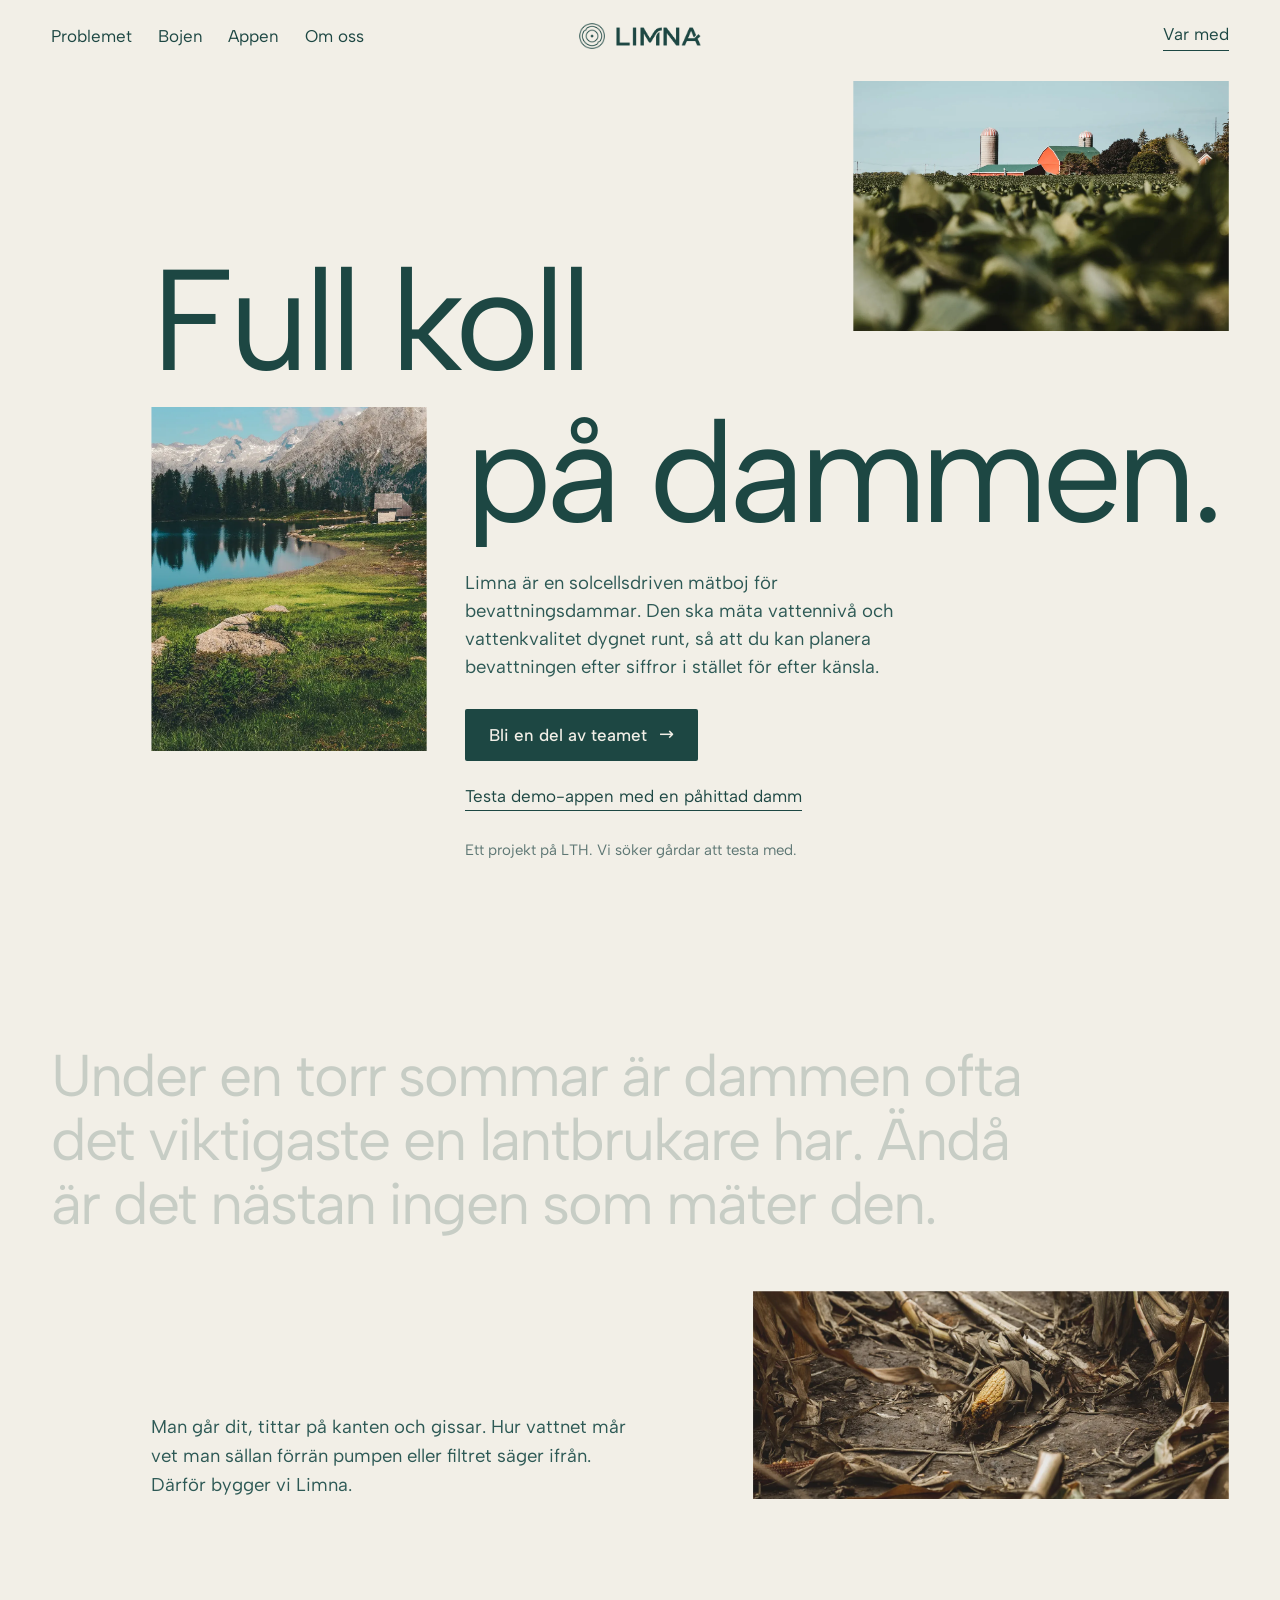
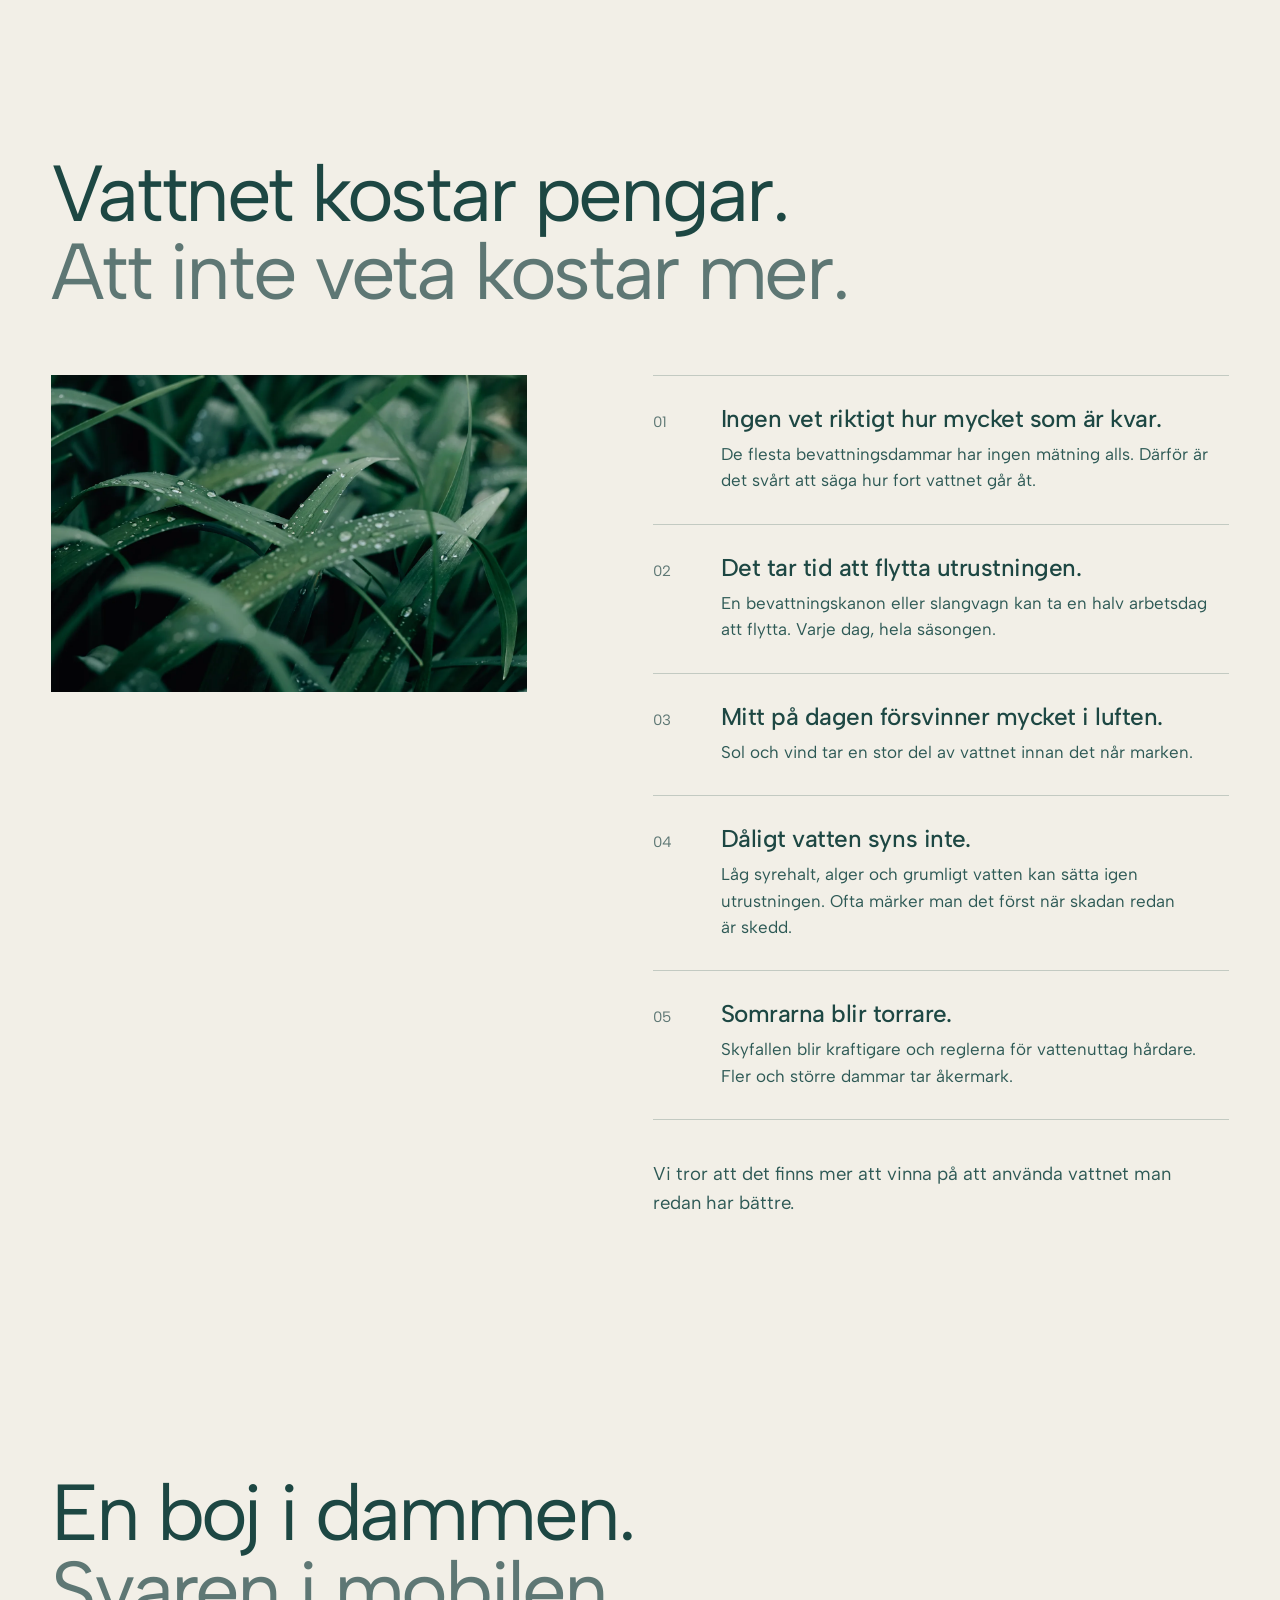
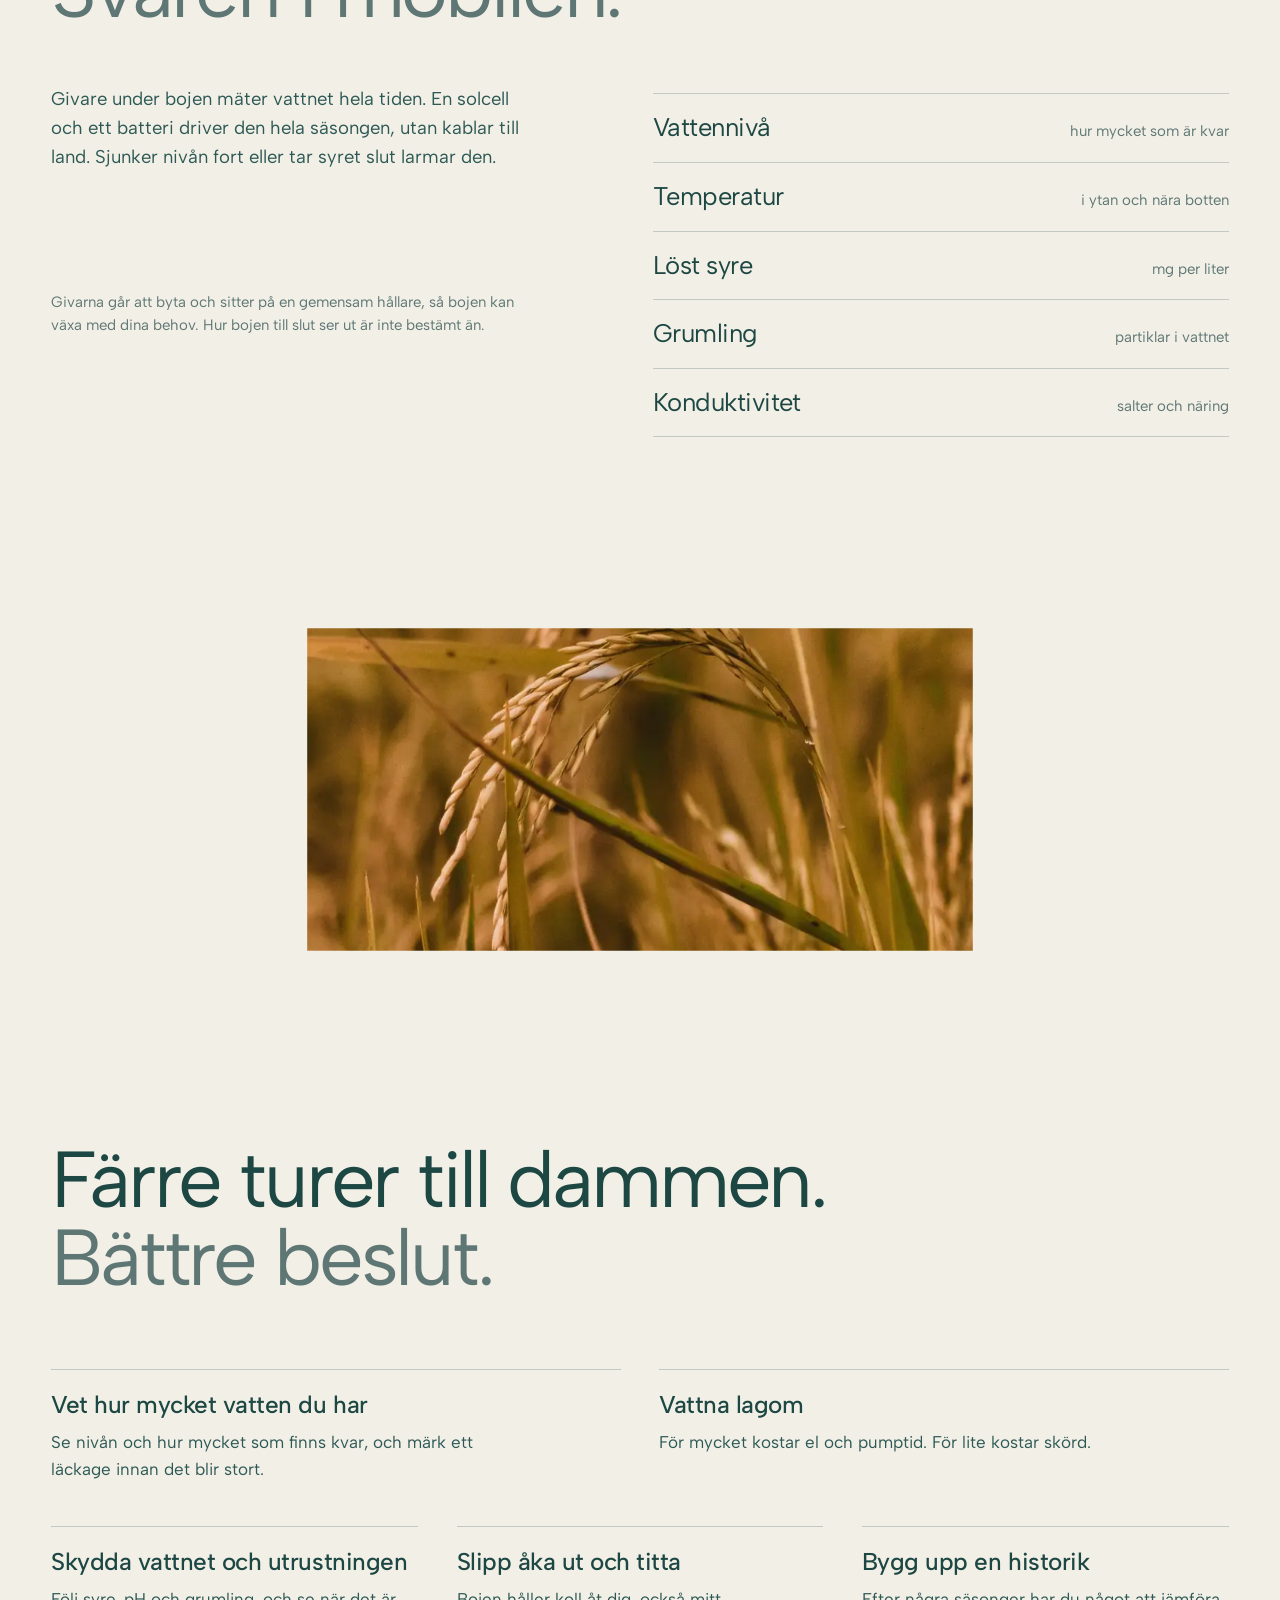
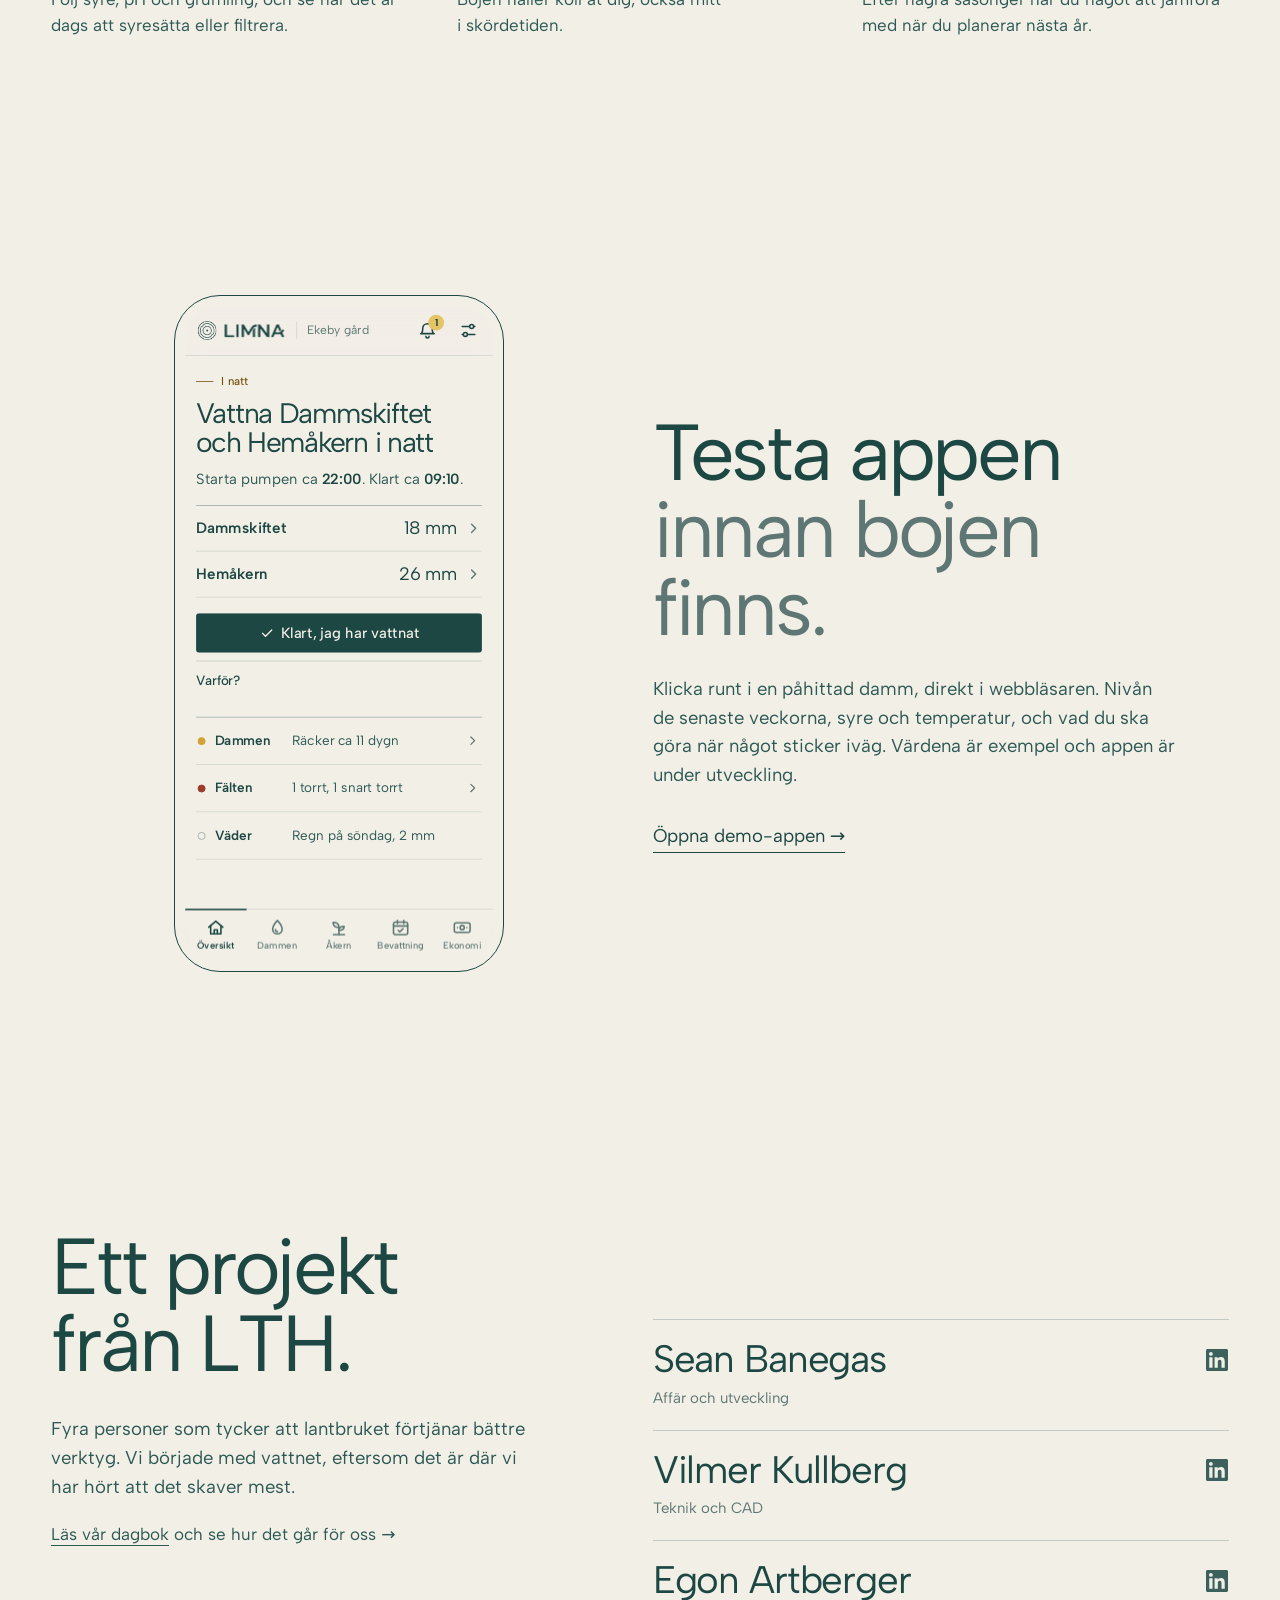
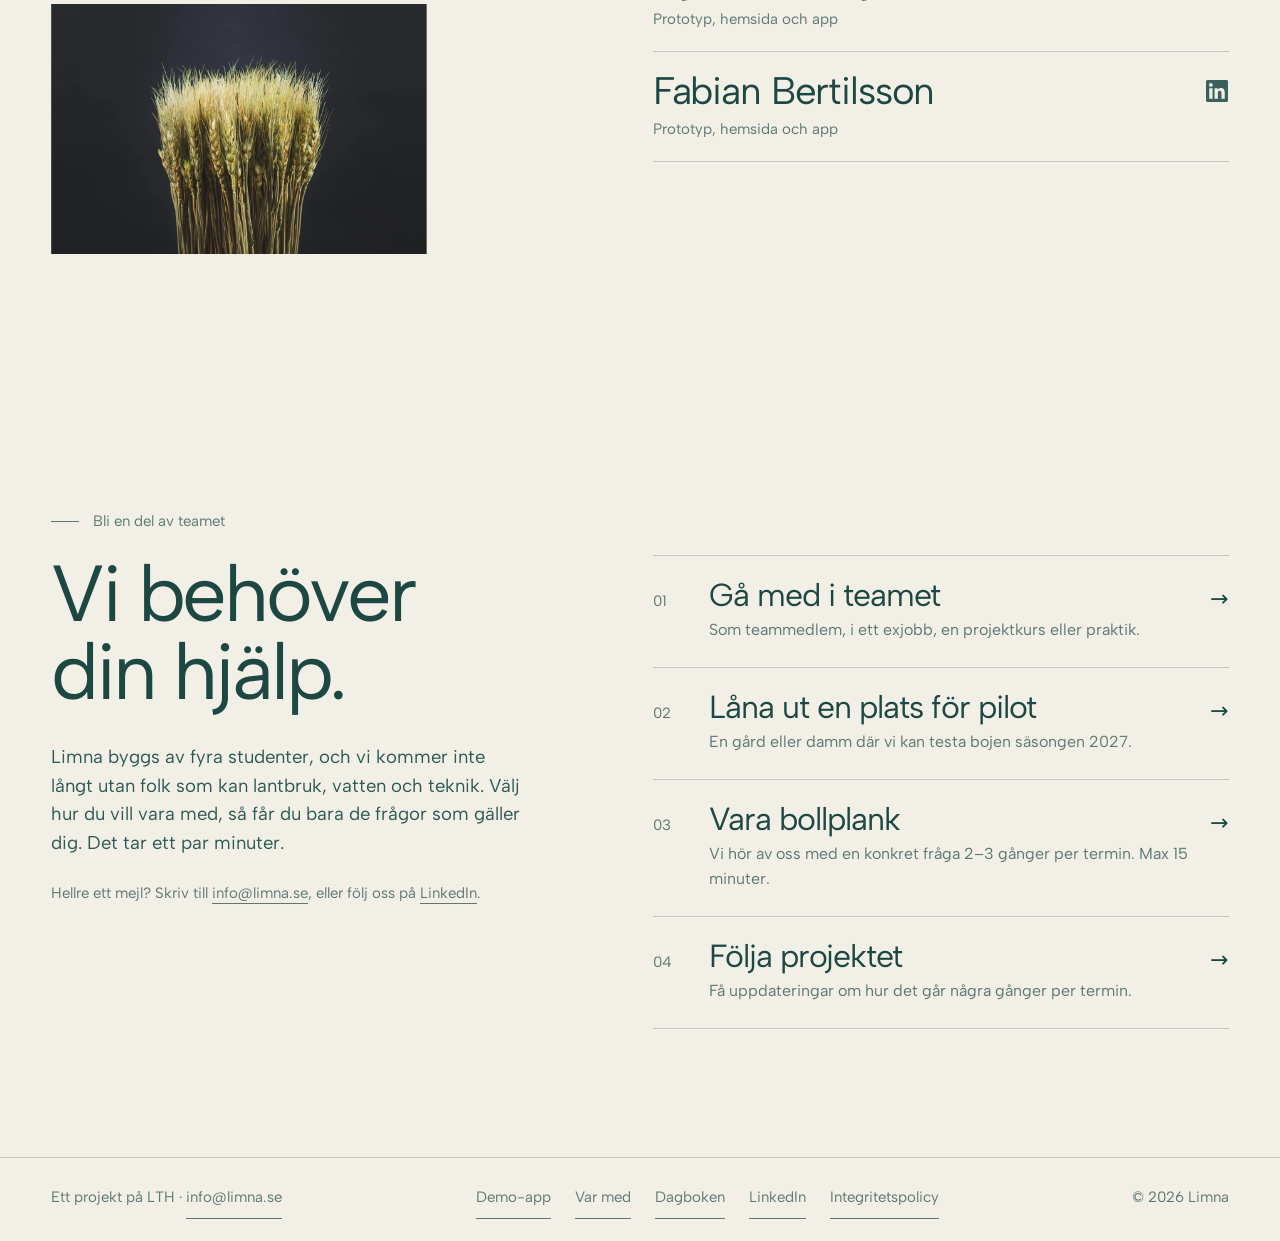
==== commit 833cc382: "Dagboken: ny sida på /dagbok/ med inlägg i dagbok/inlagg.js, länk från Om oss och sidfoten, sitemap " ====
--- a/index.html
+++ b/index.html
@@ -220,8 +220,9 @@
 /* team */
 .team .h2{grid-column:1 / 7}
 .team .intro{grid-column:1 / 6;grid-row:2;margin-top:32px;font-size:var(--lead);color:var(--ink-2);max-width:28em}
-.team .p6{grid-column:1 / 5;grid-row:3;aspect-ratio:3/2;margin-top:56px}
-.team ul{grid-column:7 / 13;grid-row:1 / 4;align-self:center}
+.team .diary{grid-column:1 / 6;grid-row:3;margin-top:20px;color:var(--ink-2)}
+.team .p6{grid-column:1 / 5;grid-row:4;aspect-ratio:3/2;margin-top:56px}
+.team ul{grid-column:7 / 13;grid-row:1 / 5;align-self:center}
 .team li{padding:18px 0 20px;border-top:1px solid var(--line);display:grid;grid-template-columns:1fr auto;column-gap:20px;row-gap:6px;align-items:center}
 .team li:last-child{border-bottom:1px solid var(--line)}
 .team li b{font-weight:400;font-size:clamp(28px,3vw,44px);letter-spacing:-.03em;line-height:1.1}
@@ -352,7 +353,7 @@
   .gains ul{grid-template-columns:minmax(0,1fr);margin-top:48px;row-gap:32px}
   .app .phone-col{grid-column:1 / 13;order:2;margin-top:56px}
   .app .text{grid-column:1 / 13}
-  .team .h2,.team .intro,.team ul{grid-column:1 / 13;grid-row:auto}
+  .team .h2,.team .intro,.team .diary,.team ul{grid-column:1 / 13;grid-row:auto}
   .team ul{margin-top:44px}
   .team .p6{grid-column:1 / 10;grid-row:auto;margin-top:44px}
   .join .h2,.join .intro,.join .mail{grid-column:1 / 13}
@@ -498,6 +499,7 @@
     <div class="wrap grid">
       <h2 class="h2" id="h-team"><span class="ln"><span>Ett projekt</span></span><span class="ln"><span>från LTH.</span></span></h2>
       <p class="intro rise">Fyra personer som tycker att lantbruket förtjänar bättre verktyg. Vi började med vattnet, eftersom det är där vi har hört att det skaver mest.</p>
+      <p class="diary rise"><a class="ul" href="dagbok/">Läs vår dagbok</a> och se hur det går för oss <span class="arrow" aria-hidden="true">→</span></p>
       <figure class="ph p6"><img src="img/vete.webp" width="1200" height="798" alt="En knippe torkat vete mot mörk bakgrund" loading="lazy"></figure>
       <ul>
         <li class="rise"><b>Sean Banegas</b><a class="in" href="https://se.linkedin.com/in/seanbanegas" target="_blank" rel="noopener" aria-label="Sean Banegas på LinkedIn" title="LinkedIn"><svg viewBox="0 0 24 24" width="24" height="24" aria-hidden="true" focusable="false"><path fill="currentColor" d="M20.45 20.45h-3.56v-5.57c0-1.33-.02-3.04-1.85-3.04-1.85 0-2.14 1.45-2.14 2.94v5.67H9.35V9h3.41v1.56h.05c.48-.9 1.64-1.85 3.37-1.85 3.6 0 4.27 2.37 4.27 5.46v6.28zM5.34 7.43a2.06 2.06 0 1 1 0-4.13 2.06 2.06 0 0 1 0 4.13zM7.12 20.45H3.56V9h3.56v11.45zM22.22 0H1.77C.79 0 0 .77 0 1.73v20.54C0 23.23.79 24 1.77 24h20.45c.98 0 1.78-.77 1.78-1.73V1.73C24 .77 23.2 0 22.22 0z"/></svg></a><span class="role">Affär och utveckling</span></li>
@@ -538,6 +540,7 @@
       <nav aria-label="Sidfot">
         <a class="ul" href="app/">Demo-app</a>
         <a class="ul" href="#var-med">Var med</a>
+        <a class="ul" href="dagbok/">Dagboken</a>
         <a class="ul" href="https://www.linkedin.com/company/limnaa" target="_blank" rel="noopener">LinkedIn</a>
         <a class="ul" href="integritet.html">Integritetspolicy</a>
       </nav>
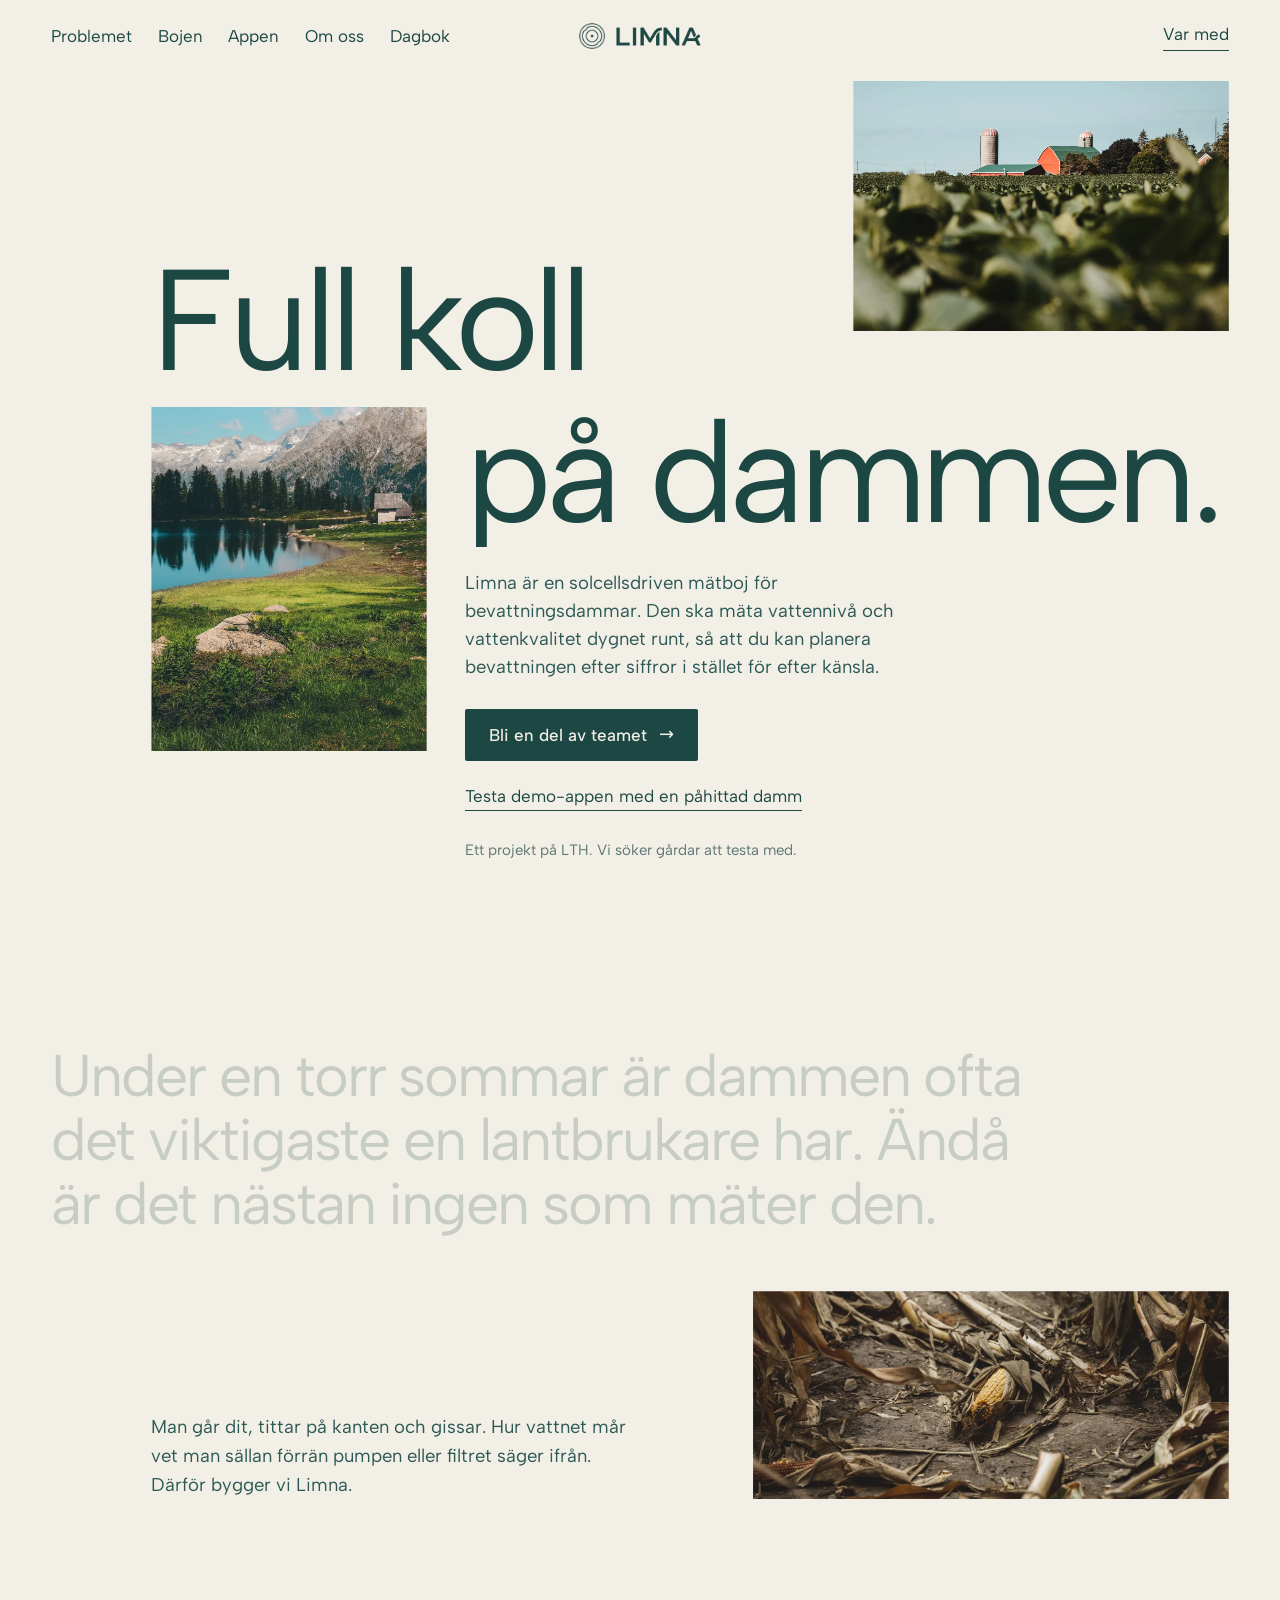
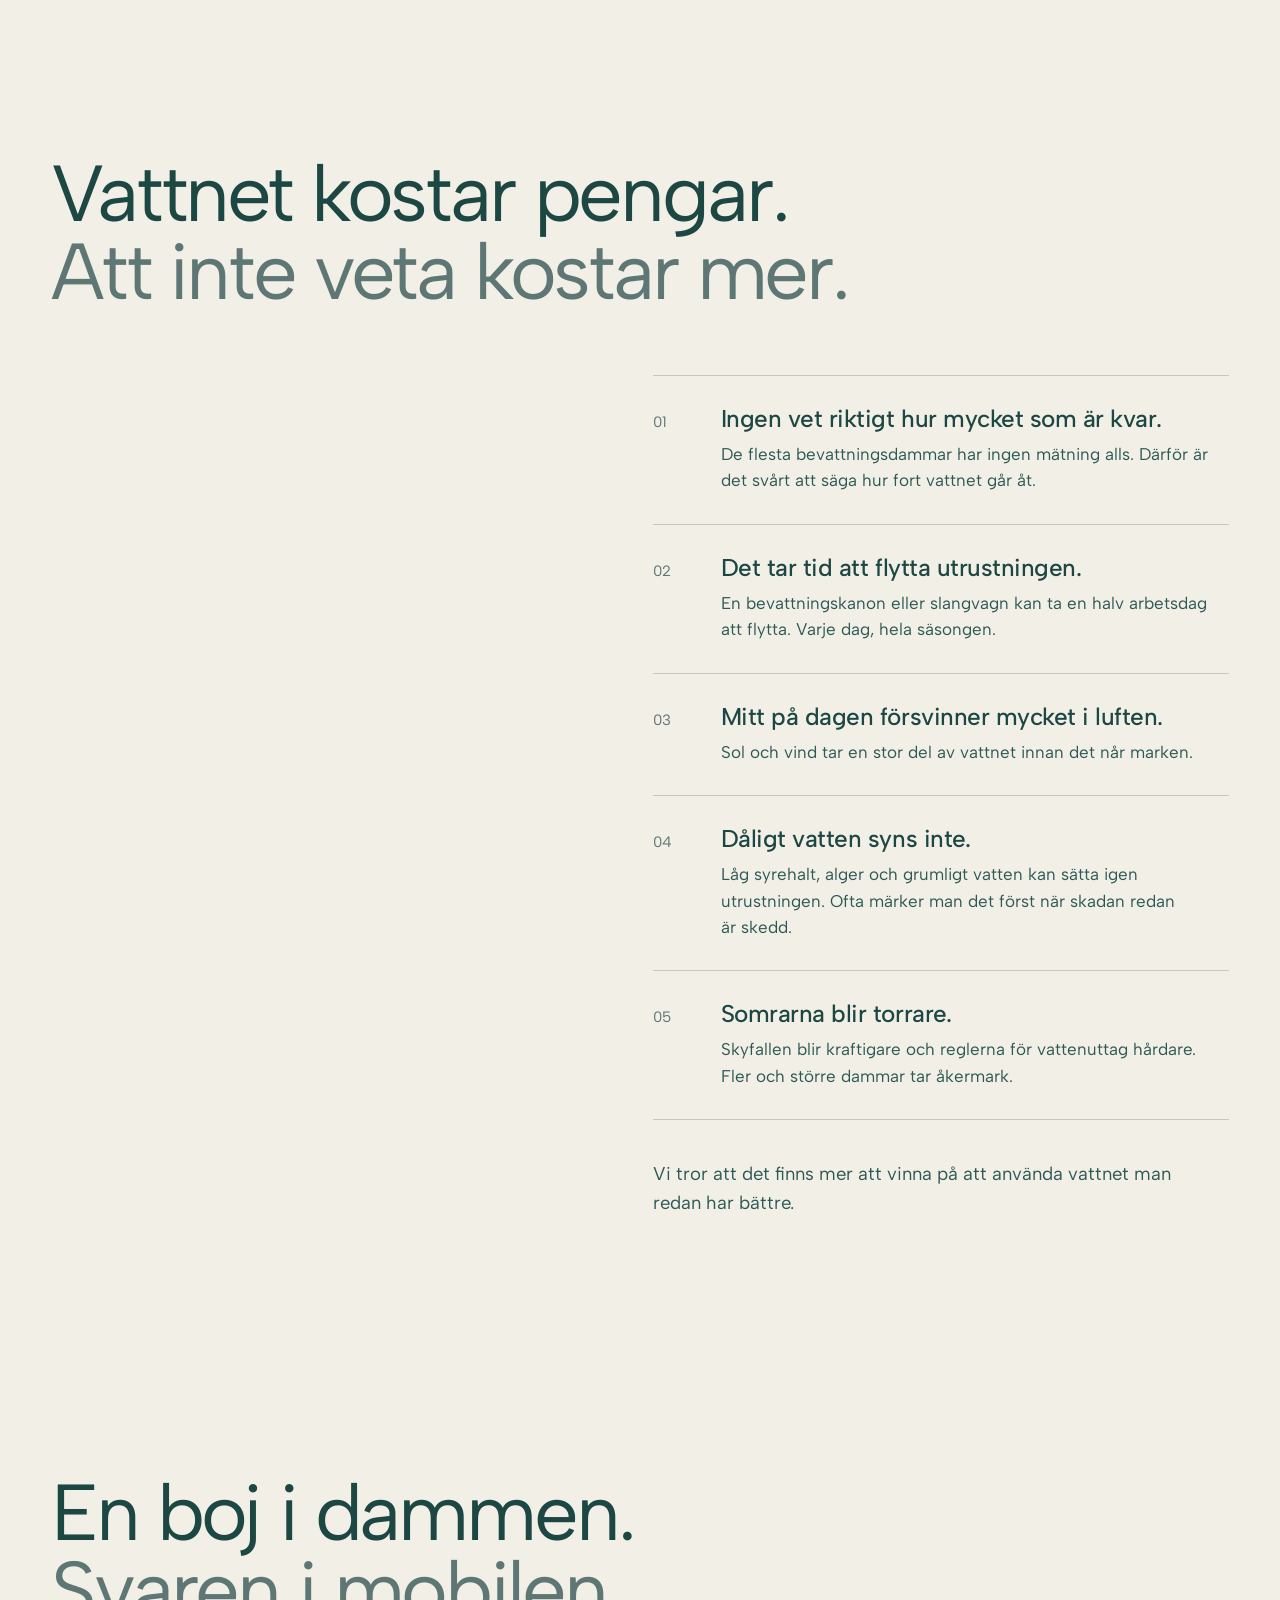
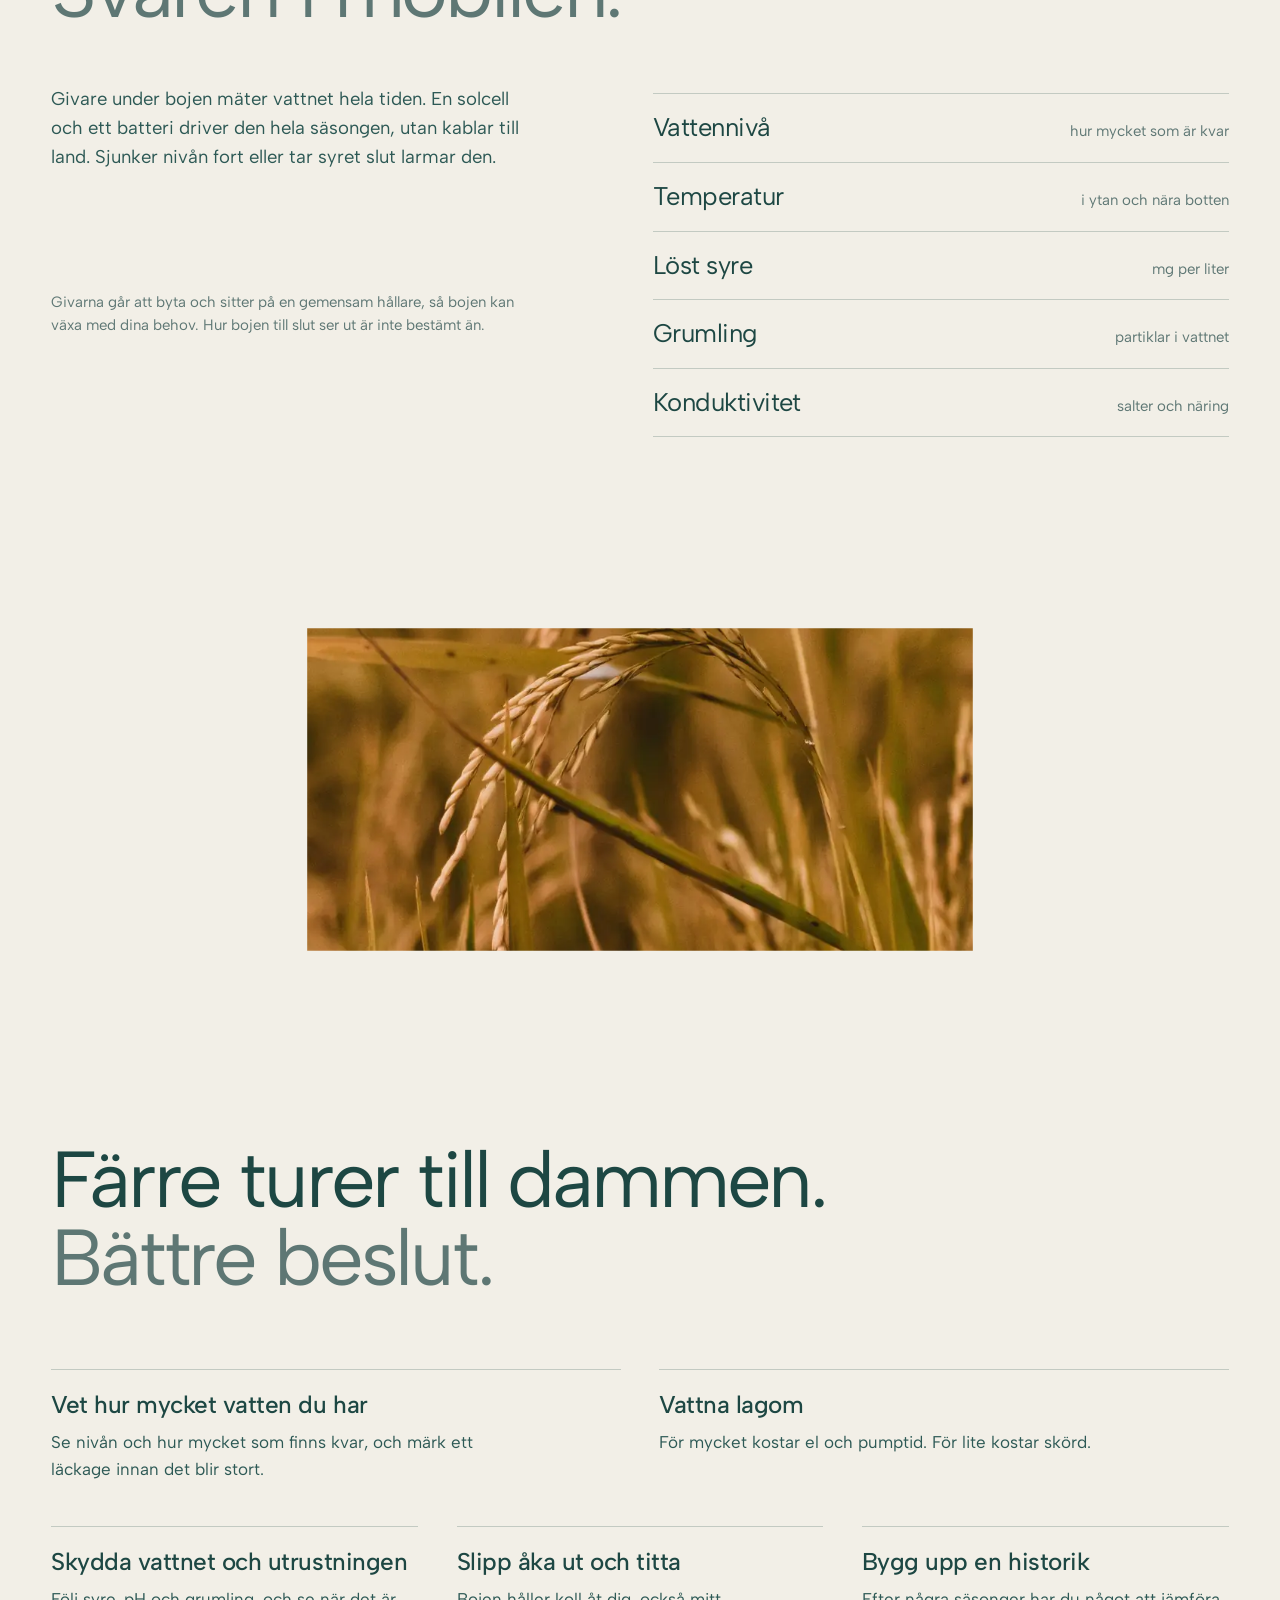
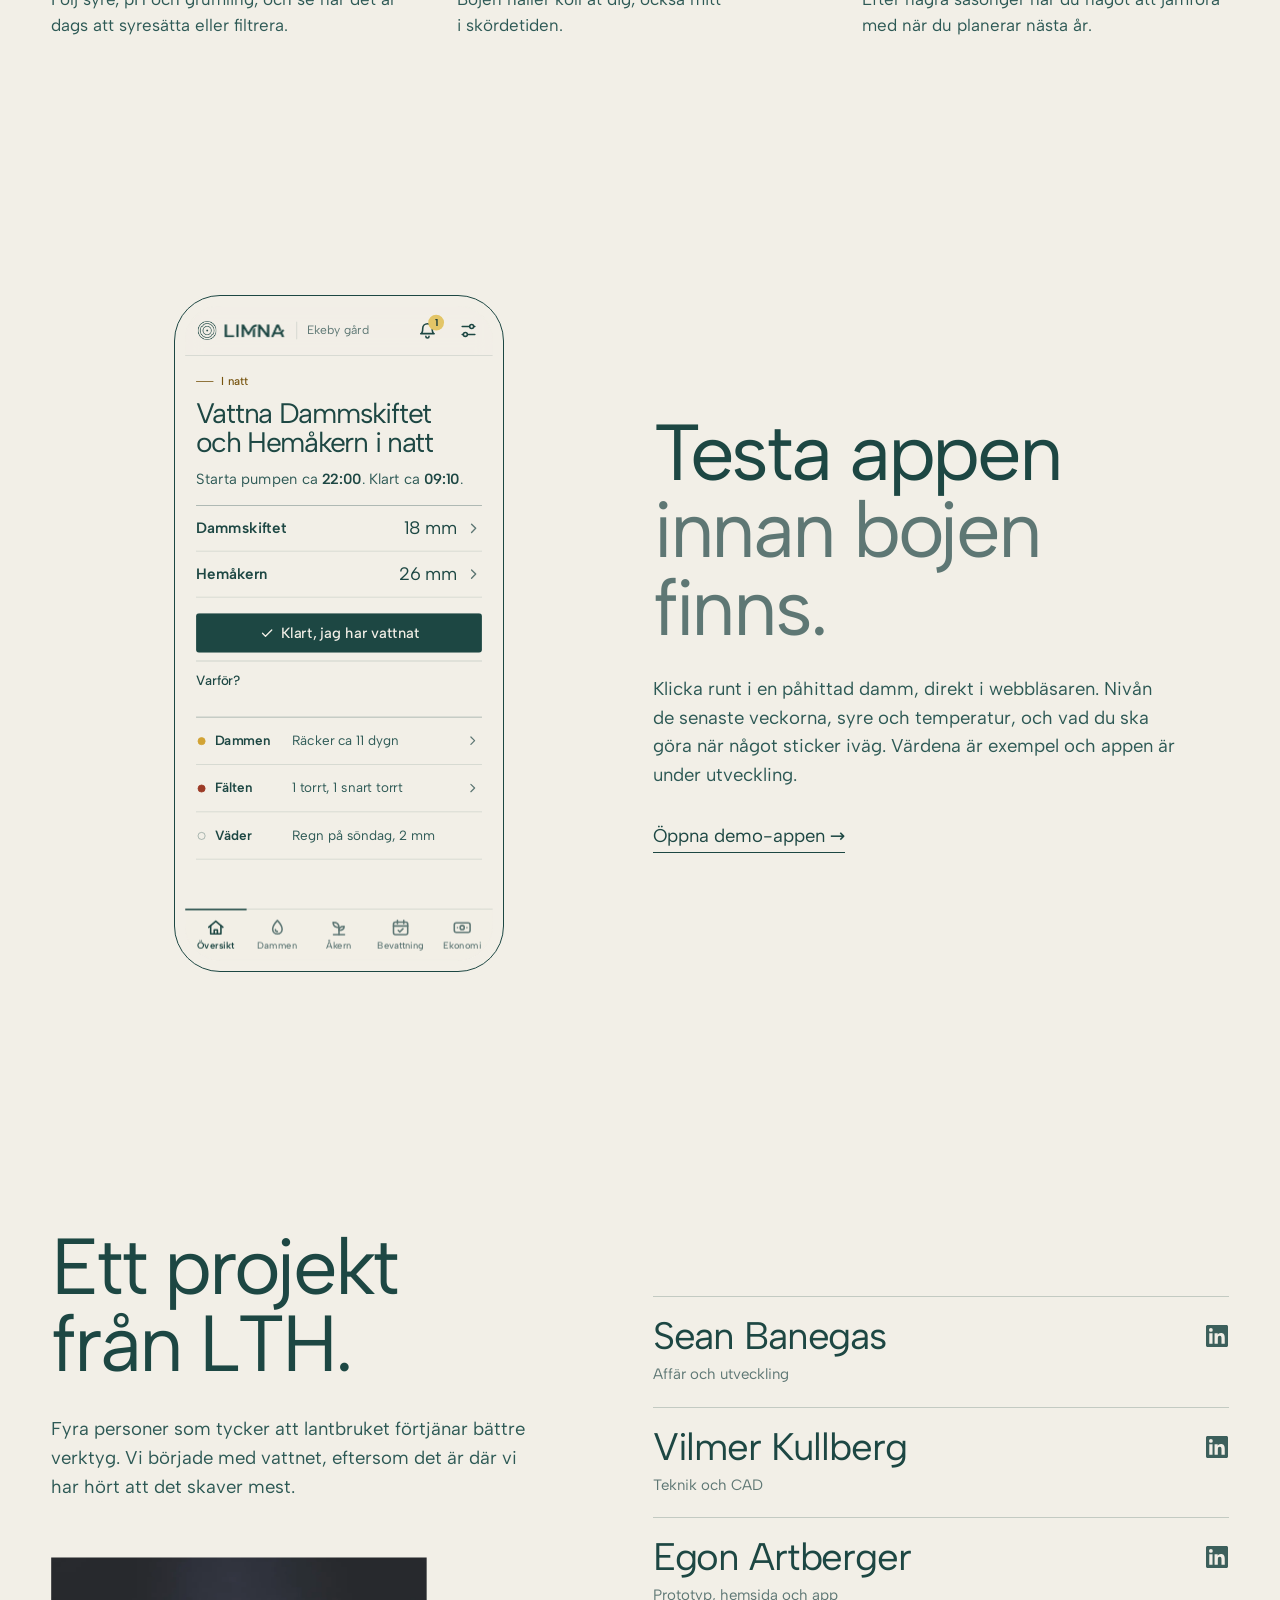
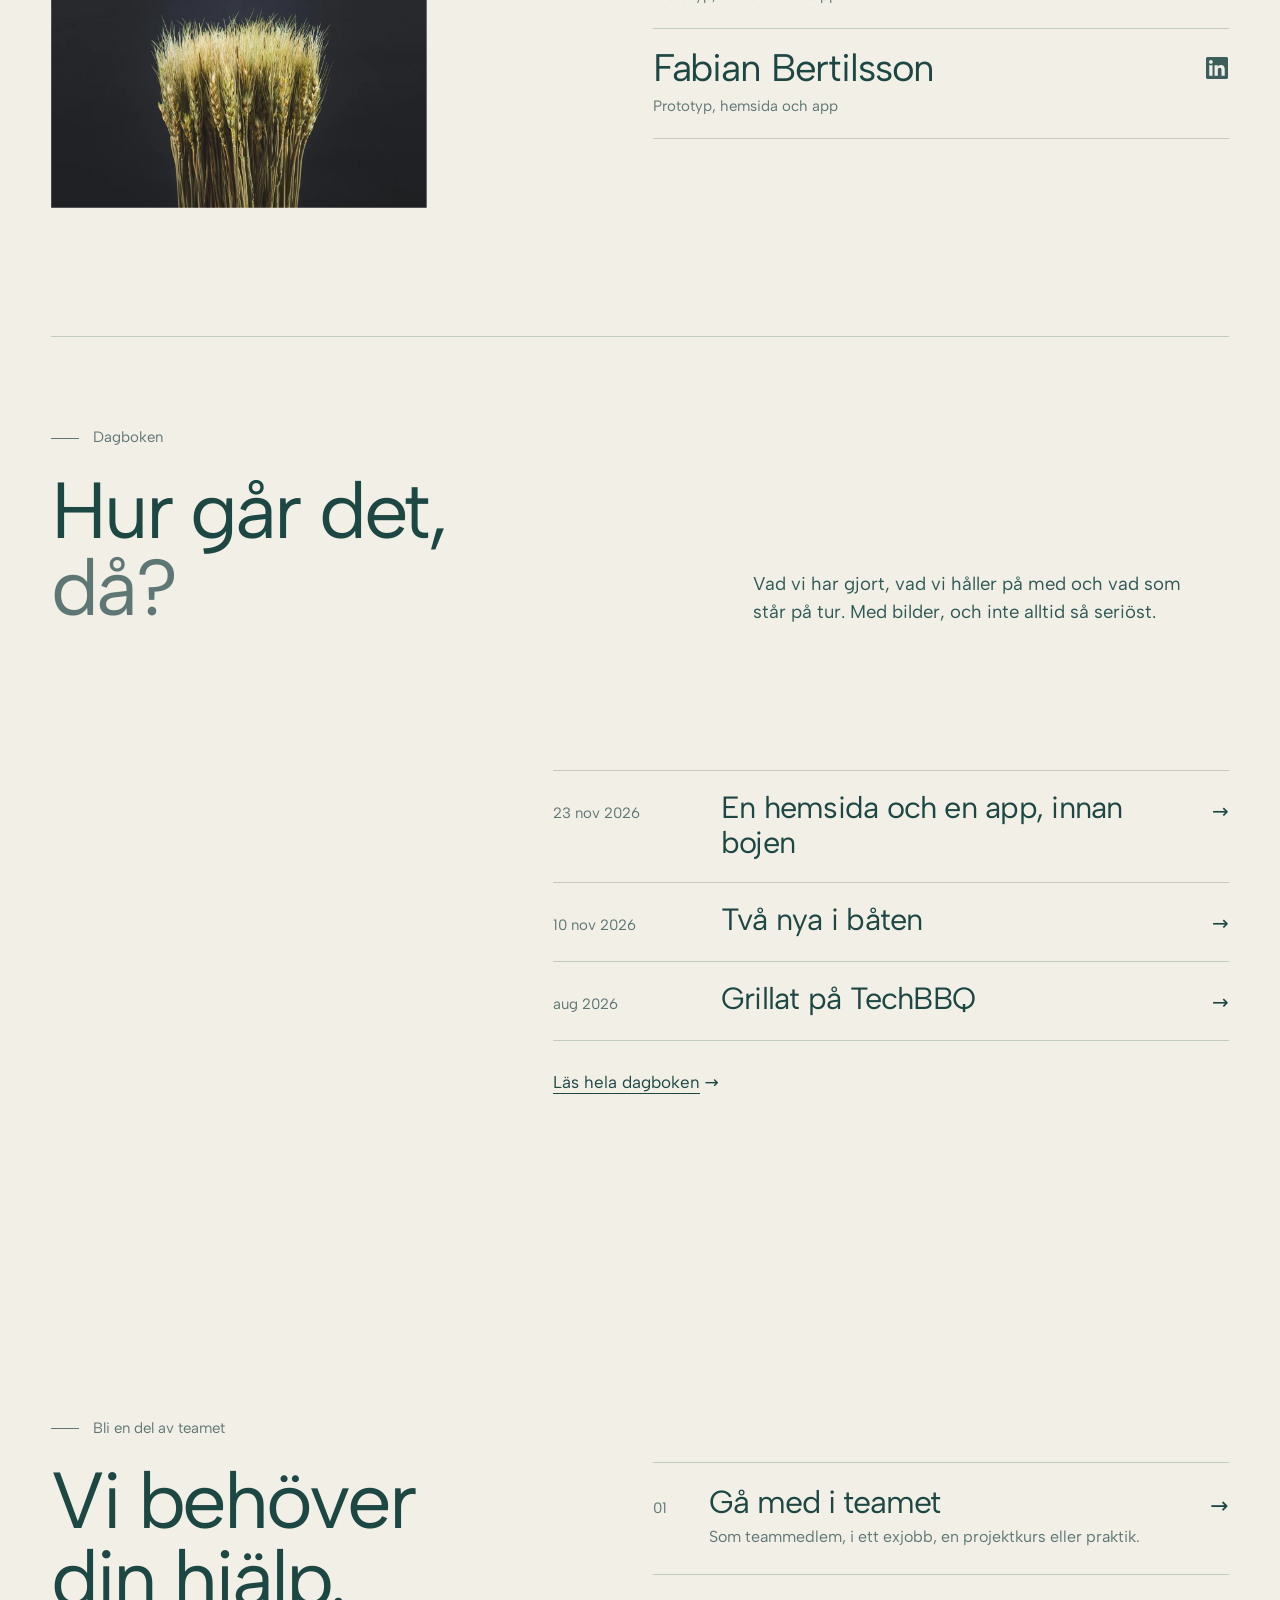
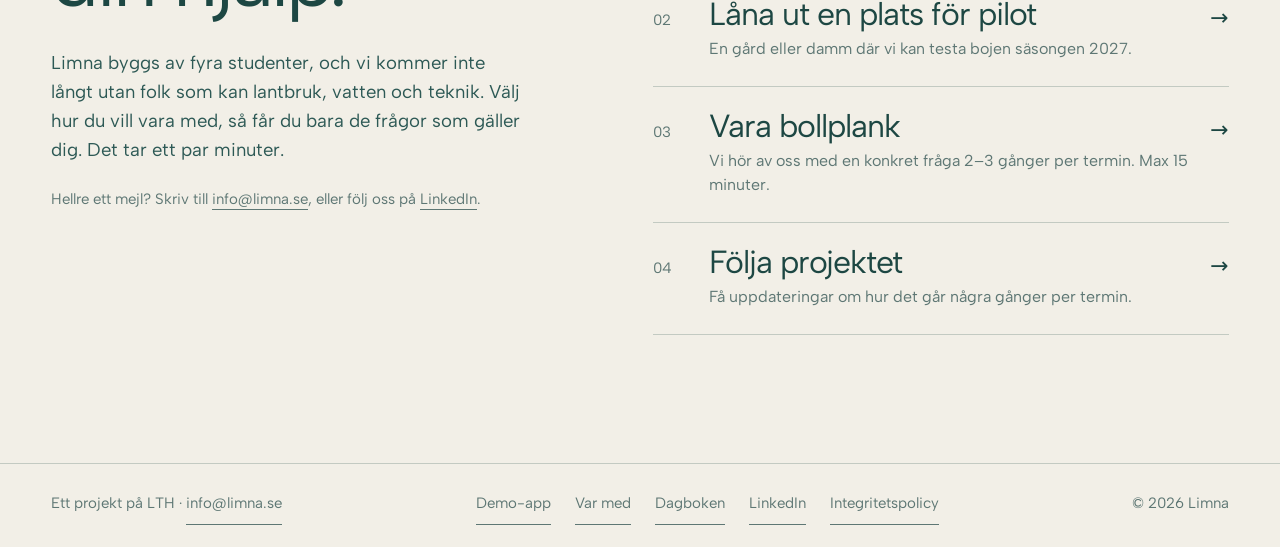
==== commit cb69890c: "Startsidan: Dagbok i menyn och en egen sektion med de senaste inläggen Co-Authored-By: Claude Opus 5" ====
--- a/index.html
+++ b/index.html
@@ -220,9 +220,8 @@
 /* team */
 .team .h2{grid-column:1 / 7}
 .team .intro{grid-column:1 / 6;grid-row:2;margin-top:32px;font-size:var(--lead);color:var(--ink-2);max-width:28em}
-.team .diary{grid-column:1 / 6;grid-row:3;margin-top:20px;color:var(--ink-2)}
-.team .p6{grid-column:1 / 5;grid-row:4;aspect-ratio:3/2;margin-top:56px}
-.team ul{grid-column:7 / 13;grid-row:1 / 5;align-self:center}
+.team .p6{grid-column:1 / 5;grid-row:3;aspect-ratio:3/2;margin-top:56px}
+.team ul{grid-column:7 / 13;grid-row:1 / 4;align-self:center}
 .team li{padding:18px 0 20px;border-top:1px solid var(--line);display:grid;grid-template-columns:1fr auto;column-gap:20px;row-gap:6px;align-items:center}
 .team li:last-child{border-bottom:1px solid var(--line)}
 .team li b{font-weight:400;font-size:clamp(28px,3vw,44px);letter-spacing:-.03em;line-height:1.1}
@@ -301,6 +300,24 @@
 .done p{font-size:var(--lead);color:var(--ink-2);max-width:28em}
 .err{font-size:14px;color:#9C3B27;min-height:0}
 
+
+/* dagboken: the latest posts, as lines */
+.log{padding-top:0}
+.log .kicker{grid-column:1 / 13;padding-top:clamp(56px,7vw,96px);border-top:1px solid var(--line)}
+.log .h2{grid-column:1 / 8}
+.log .intro{grid-column:8 / 13;align-self:end;font-size:var(--lead);color:var(--ink-2);max-width:24em}
+.log .feat{grid-column:1 / 5;grid-row:3;margin-top:clamp(40px,5vw,72px);display:block;align-self:start}
+.log .feat .ph{display:block;aspect-ratio:4/5}
+.log .side{grid-column:6 / 13;grid-row:3;margin-top:clamp(40px,5vw,72px)}
+.log .posts a{display:grid;grid-template-columns:8.5em 1fr auto;gap:8px 24px;align-items:baseline;padding:20px 0 22px;border-top:1px solid var(--line);text-decoration:none}
+.log .posts li:last-child a{border-bottom:1px solid var(--line)}
+.log .posts time{color:var(--muted);font-size:15px}
+.log .posts b{font-weight:400;font-size:clamp(24px,2.4vw,36px);letter-spacing:-.025em;line-height:1.12}
+.log .posts .arrow{font-size:20px}
+.log .posts a:hover .arrow{transform:translateX(6px)}
+.log .posts a:hover b{text-decoration:underline;text-decoration-thickness:1px;text-underline-offset:.18em}
+.log .all{margin-top:28px}
+
 /* footer: the name set large */
 footer{padding:18px 0 22px;border-top:1px solid var(--line)}
 .foot{display:flex;flex-wrap:wrap;justify-content:space-between;align-items:center;gap:4px 28px;font-size:15px;color:var(--muted)}
@@ -353,7 +370,12 @@
   .gains ul{grid-template-columns:minmax(0,1fr);margin-top:48px;row-gap:32px}
   .app .phone-col{grid-column:1 / 13;order:2;margin-top:56px}
   .app .text{grid-column:1 / 13}
-  .team .h2,.team .intro,.team .diary,.team ul{grid-column:1 / 13;grid-row:auto}
+  .team .h2,.team .intro,.team ul{grid-column:1 / 13;grid-row:auto}
+  .log .h2,.log .intro,.log .side{grid-column:1 / 13;grid-row:auto}
+  .log .intro{margin-top:28px}
+  .log .feat{grid-column:1 / 9;grid-row:auto}
+  .log .posts a{grid-template-columns:1fr auto}
+  .log .posts time{grid-column:1 / 3}
   .team ul{margin-top:44px}
   .team .p6{grid-column:1 / 10;grid-row:auto;margin-top:44px}
   .join .h2,.join .intro,.join .mail{grid-column:1 / 13}
@@ -383,6 +405,7 @@
       <a href="#bojen">Bojen</a>
       <a href="#appen">Appen</a>
       <a href="#om-oss">Om oss</a>
+      <a href="#dagbok">Dagbok</a>
     </nav>
     <a class="mark" href="#top" aria-label="Limna, till början av sidan"><i class="ic" aria-hidden="true"></i><i class="wm" aria-hidden="true"></i></a>
     <div class="nav-r">
@@ -396,6 +419,7 @@
   <a href="#bojen">Bojen</a>
   <a href="#appen">Appen</a>
   <a href="#om-oss">Om oss</a>
+  <a href="#dagbok">Dagbok</a>
   <a href="#var-med">Var med</a>
   <a class="small ul" href="app/" style="align-self:flex-start">Testa demo-appen</a>
 </div>
@@ -499,7 +523,6 @@
     <div class="wrap grid">
       <h2 class="h2" id="h-team"><span class="ln"><span>Ett projekt</span></span><span class="ln"><span>från LTH.</span></span></h2>
       <p class="intro rise">Fyra personer som tycker att lantbruket förtjänar bättre verktyg. Vi började med vattnet, eftersom det är där vi har hört att det skaver mest.</p>
-      <p class="diary rise"><a class="ul" href="dagbok/">Läs vår dagbok</a> och se hur det går för oss <span class="arrow" aria-hidden="true">→</span></p>
       <figure class="ph p6"><img src="img/vete.webp" width="1200" height="798" alt="En knippe torkat vete mot mörk bakgrund" loading="lazy"></figure>
       <ul>
         <li class="rise"><b>Sean Banegas</b><a class="in" href="https://se.linkedin.com/in/seanbanegas" target="_blank" rel="noopener" aria-label="Sean Banegas på LinkedIn" title="LinkedIn"><svg viewBox="0 0 24 24" width="24" height="24" aria-hidden="true" focusable="false"><path fill="currentColor" d="M20.45 20.45h-3.56v-5.57c0-1.33-.02-3.04-1.85-3.04-1.85 0-2.14 1.45-2.14 2.94v5.67H9.35V9h3.41v1.56h.05c.48-.9 1.64-1.85 3.37-1.85 3.6 0 4.27 2.37 4.27 5.46v6.28zM5.34 7.43a2.06 2.06 0 1 1 0-4.13 2.06 2.06 0 0 1 0 4.13zM7.12 20.45H3.56V9h3.56v11.45zM22.22 0H1.77C.79 0 0 .77 0 1.73v20.54C0 23.23.79 24 1.77 24h20.45c.98 0 1.78-.77 1.78-1.73V1.73C24 .77 23.2 0 22.22 0z"/></svg></a><span class="role">Affär och utveckling</span></li>
@@ -507,6 +530,19 @@
         <li class="rise"><b>Egon Artberger</b><a class="in" href="https://www.linkedin.com/in/egon-artberger-00600529a/" target="_blank" rel="noopener" aria-label="Egon Artberger på LinkedIn" title="LinkedIn"><svg viewBox="0 0 24 24" width="24" height="24" aria-hidden="true" focusable="false"><path fill="currentColor" d="M20.45 20.45h-3.56v-5.57c0-1.33-.02-3.04-1.85-3.04-1.85 0-2.14 1.45-2.14 2.94v5.67H9.35V9h3.41v1.56h.05c.48-.9 1.64-1.85 3.37-1.85 3.6 0 4.27 2.37 4.27 5.46v6.28zM5.34 7.43a2.06 2.06 0 1 1 0-4.13 2.06 2.06 0 0 1 0 4.13zM7.12 20.45H3.56V9h3.56v11.45zM22.22 0H1.77C.79 0 0 .77 0 1.73v20.54C0 23.23.79 24 1.77 24h20.45c.98 0 1.78-.77 1.78-1.73V1.73C24 .77 23.2 0 22.22 0z"/></svg></a><span class="role">Prototyp, hemsida och app</span></li>
         <li class="rise"><b>Fabian Bertilsson</b><a class="in" href="https://se.linkedin.com/in/fabian-bertilsson-420015263" target="_blank" rel="noopener" aria-label="Fabian Bertilsson på LinkedIn" title="LinkedIn"><svg viewBox="0 0 24 24" width="24" height="24" aria-hidden="true" focusable="false"><path fill="currentColor" d="M20.45 20.45h-3.56v-5.57c0-1.33-.02-3.04-1.85-3.04-1.85 0-2.14 1.45-2.14 2.94v5.67H9.35V9h3.41v1.56h.05c.48-.9 1.64-1.85 3.37-1.85 3.6 0 4.27 2.37 4.27 5.46v6.28zM5.34 7.43a2.06 2.06 0 1 1 0-4.13 2.06 2.06 0 0 1 0 4.13zM7.12 20.45H3.56V9h3.56v11.45zM22.22 0H1.77C.79 0 0 .77 0 1.73v20.54C0 23.23.79 24 1.77 24h20.45c.98 0 1.78-.77 1.78-1.73V1.73C24 .77 23.2 0 22.22 0z"/></svg></a><span class="role">Prototyp, hemsida och app</span></li>
       </ul>
+    </div>
+  </section>
+
+  <section class="sec log" id="dagbok" aria-labelledby="h-log">
+    <div class="wrap grid">
+      <p class="kicker rise">Dagboken</p>
+      <h2 class="h2" id="h-log"><span class="ln"><span>Hur går det,</span></span><span class="ln soft"><span>då?</span></span></h2>
+      <p class="intro rise">Vad vi har gjort, vad vi håller på med och vad som står på tur. Med bilder, och inte alltid så seriöst.</p>
+      <a class="feat rise" id="logFeat" href="dagbok/" aria-hidden="true" tabindex="-1"><span class="ph"><img src="dagbok/bilder/esp32-pa-bordet.webp" width="1200" height="1600" alt="" loading="lazy"></span></a>
+      <div class="side">
+      <ol class="posts" id="logList"></ol>
+      <p class="all rise"><a class="ul" href="dagbok/">Läs hela dagboken</a> <span class="arrow" aria-hidden="true">→</span></p>
+      </div>
     </div>
   </section>
 
@@ -549,6 +585,27 @@
   </div>
 </footer>
 
+<script src="dagbok/inlagg.js"></script>
+<script>
+/* dagboken: the latest posts, from dagbok/inlagg.js */
+(() => {
+  const D = window.DAGBOK; const list = document.getElementById("logList");
+  if (!D || !list) return;
+  const MAN = ["jan","feb","mar","apr","maj","jun","jul","aug","sep","okt","nov","dec"];
+  const esc = s => String(s ?? "").replace(/[&<>"']/g, c => ({ "&": "&amp;", "<": "&lt;", ">": "&gt;", '"': "&quot;", "'": "&#39;" })[c]);
+  const posts = [...D.inlagg].sort((a, b) => b.datum.localeCompare(a.datum));
+  list.innerHTML = posts.slice(0, 4).map(p => {
+    const [y, m, d] = p.datum.split("-").map(Number);
+    return `<li class="rise"><a href="dagbok/#d-${esc(p.datum)}"><time datetime="${esc(p.datum)}">${d ? d + " " : ""}${MAN[m - 1]} ${y}</time><b>${esc(p.rubrik)}</b><span class="arrow" aria-hidden="true">→</span></a></li>`;
+  }).join("");
+  const pic = posts.find(p => p.bilder && p.bilder.length);
+  if (pic) {
+    const src = pic.bilder[0].src;
+    document.querySelector("#logFeat img").src = src.startsWith("../") ? src.slice(3) : "dagbok/" + src;
+    document.getElementById("logFeat").href = "dagbok/#d-" + pic.datum;
+  }
+})();
+</script>
 <script>
 (() => {
   const reduce = matchMedia("(prefers-reduced-motion: reduce)").matches;
